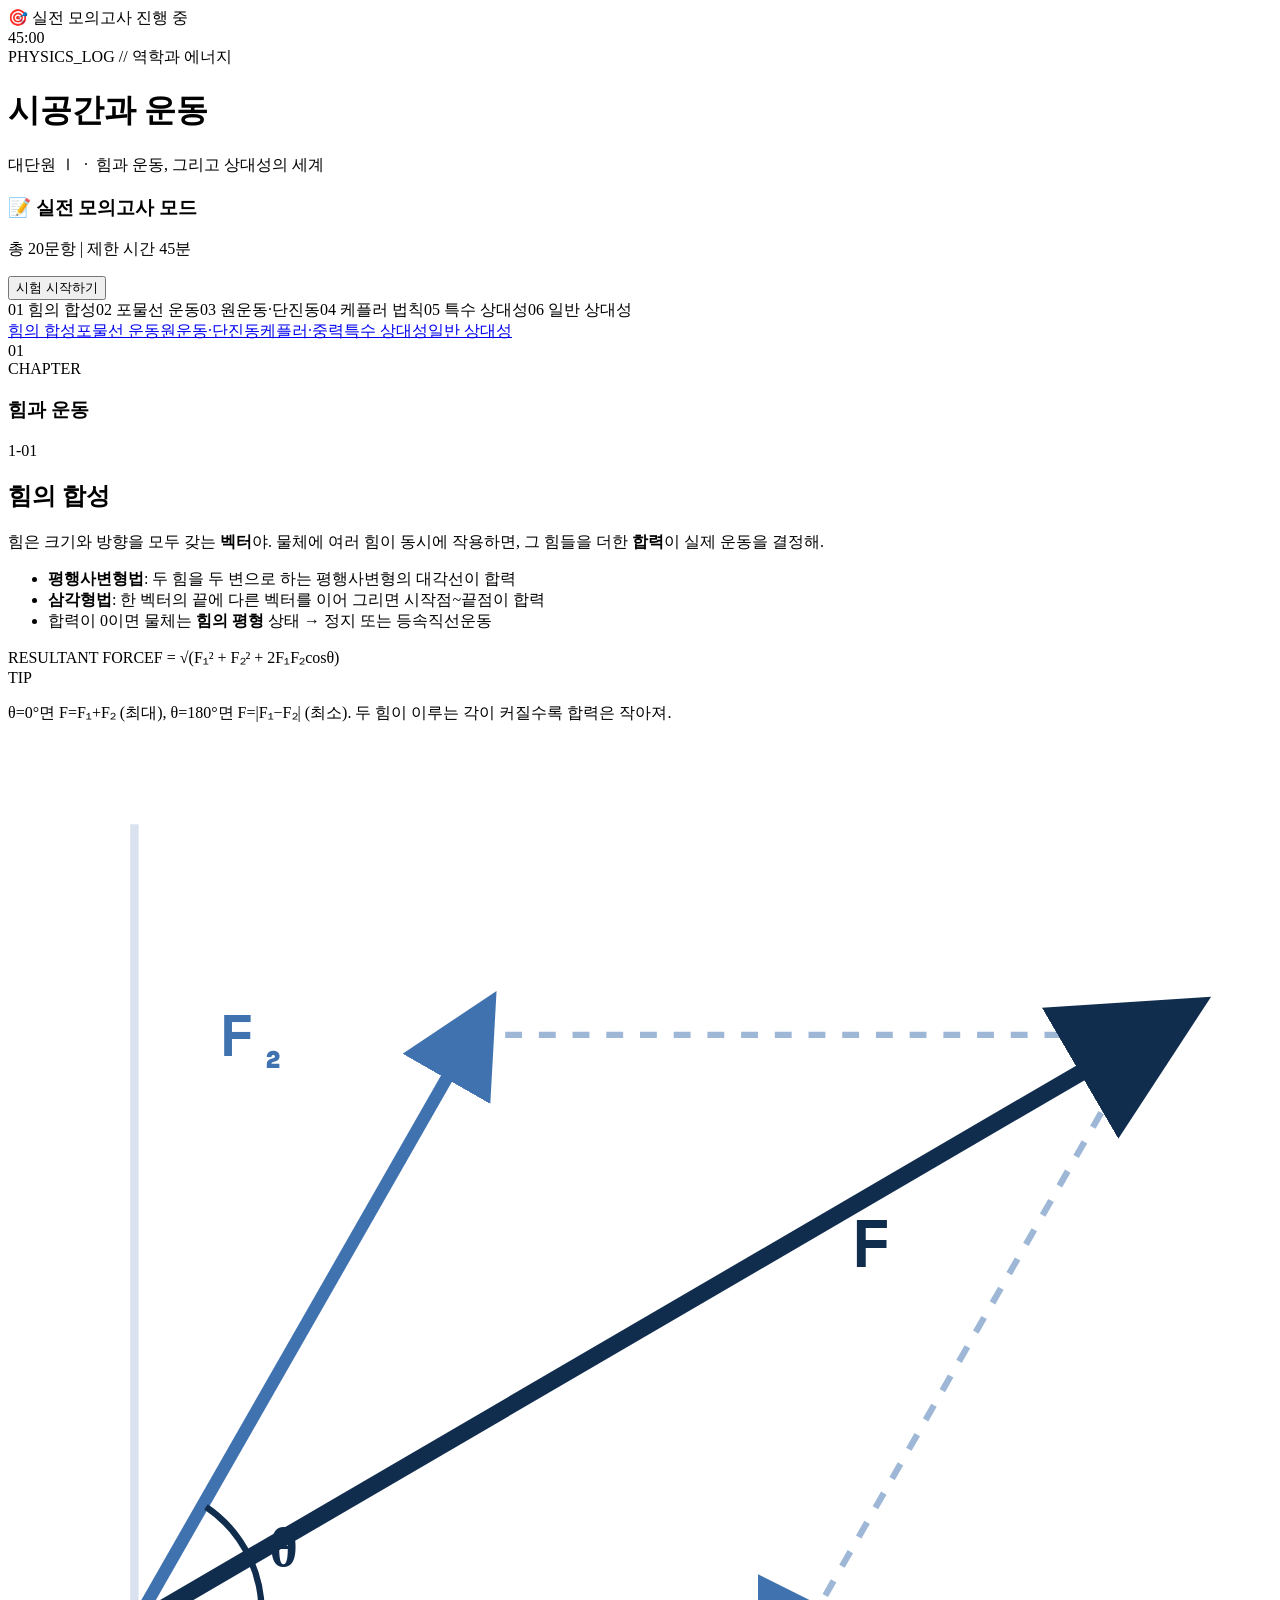
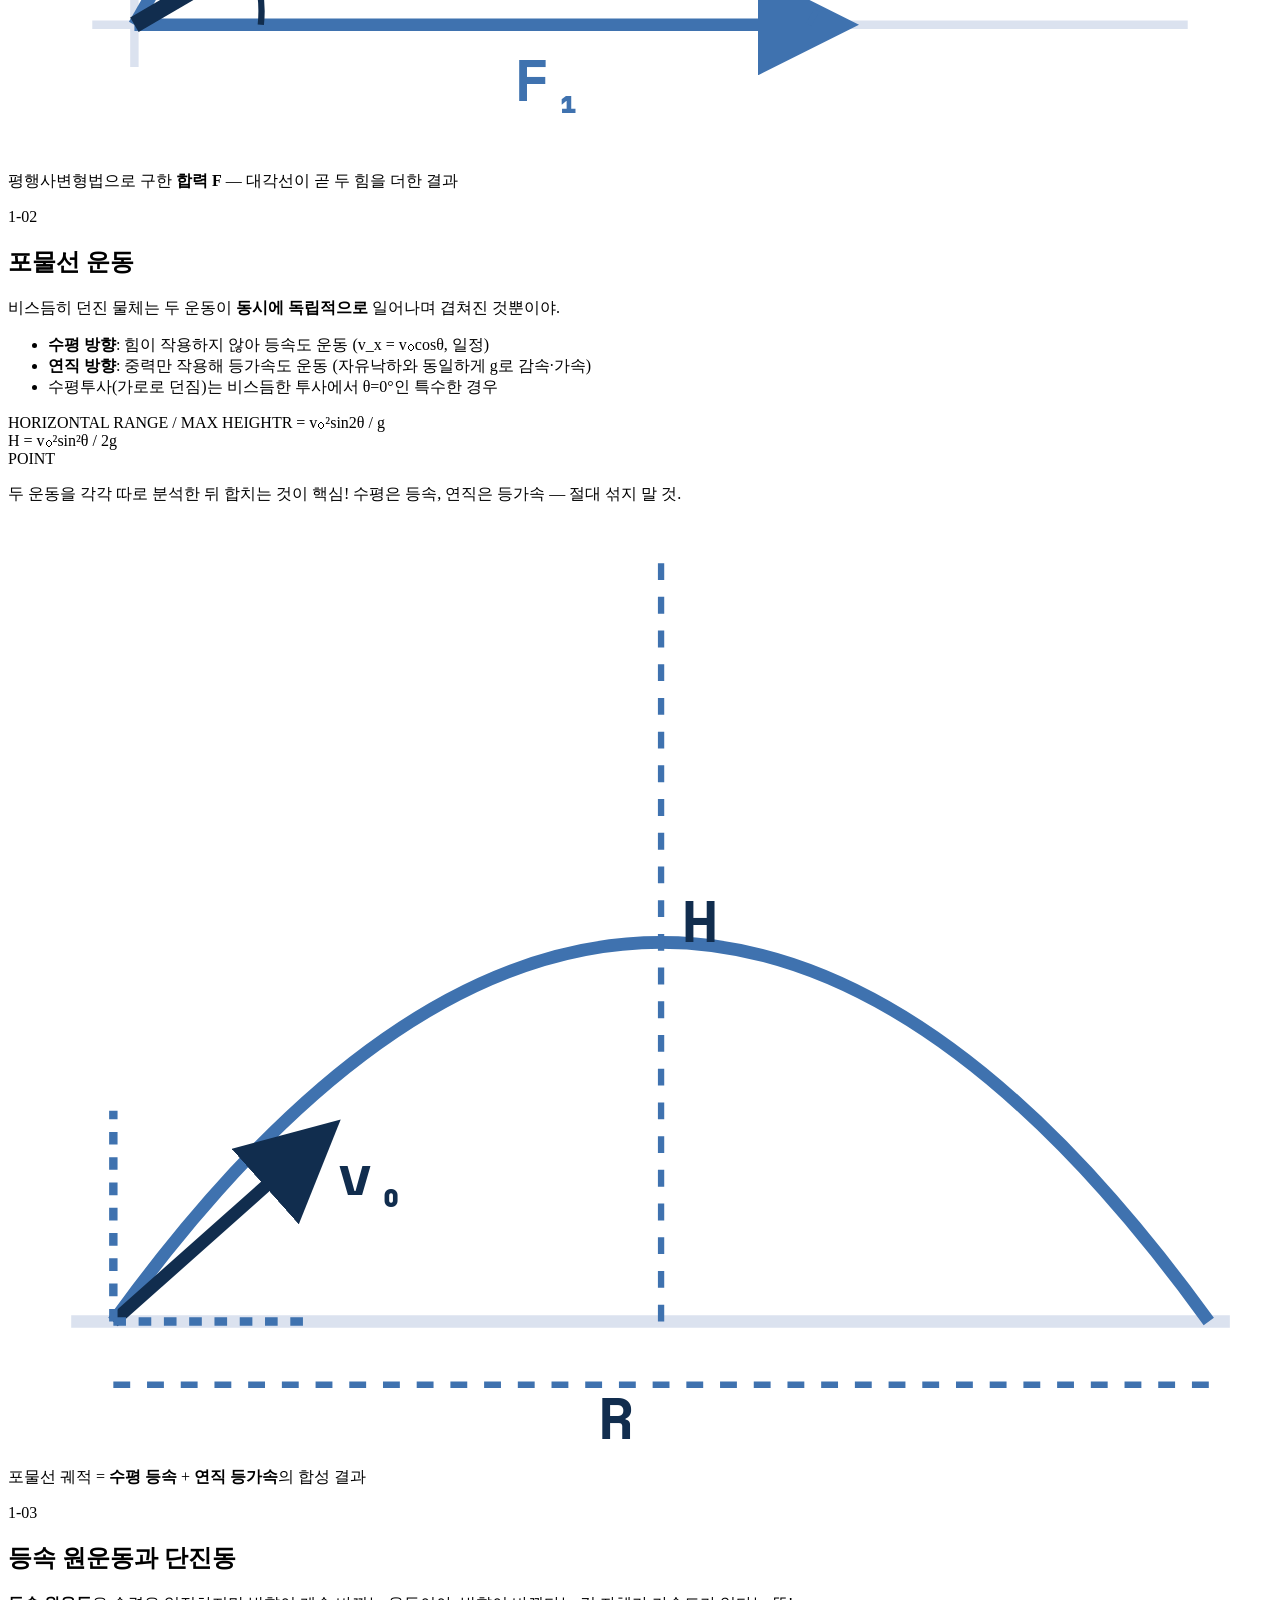
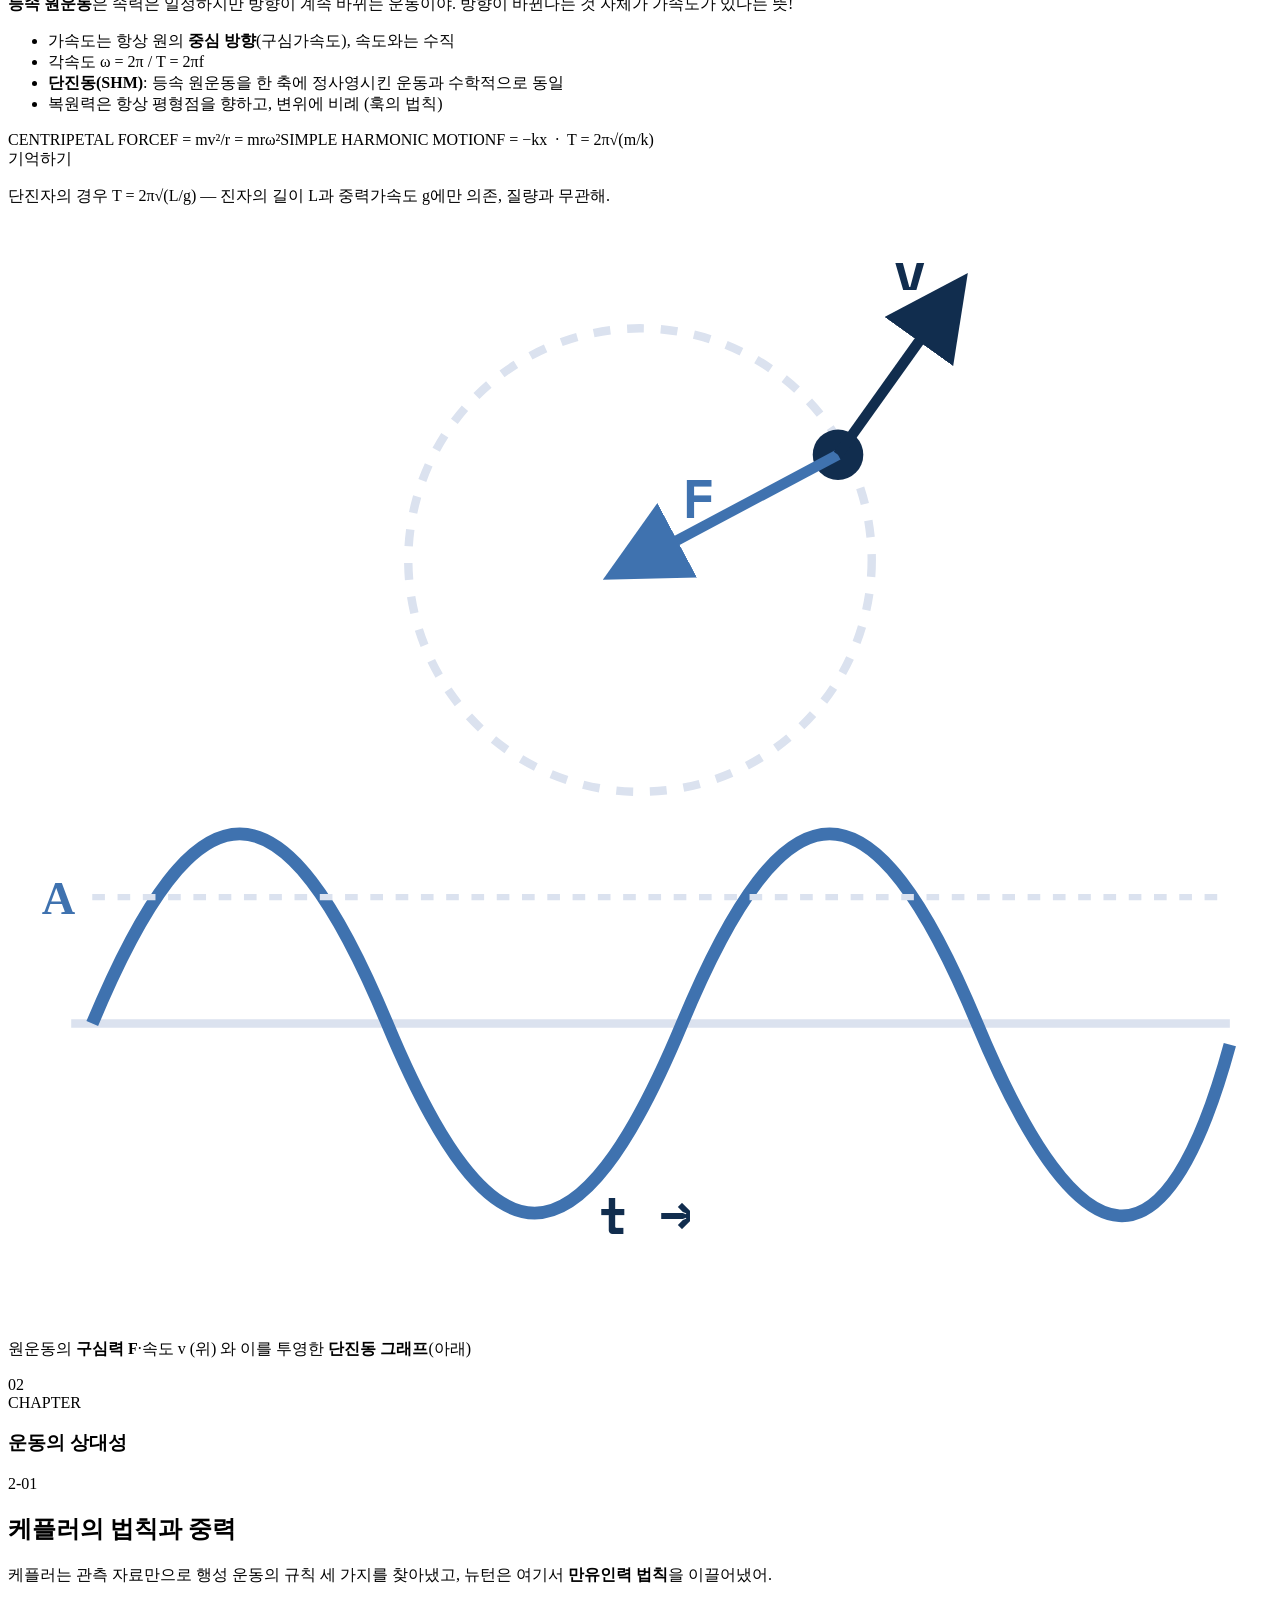
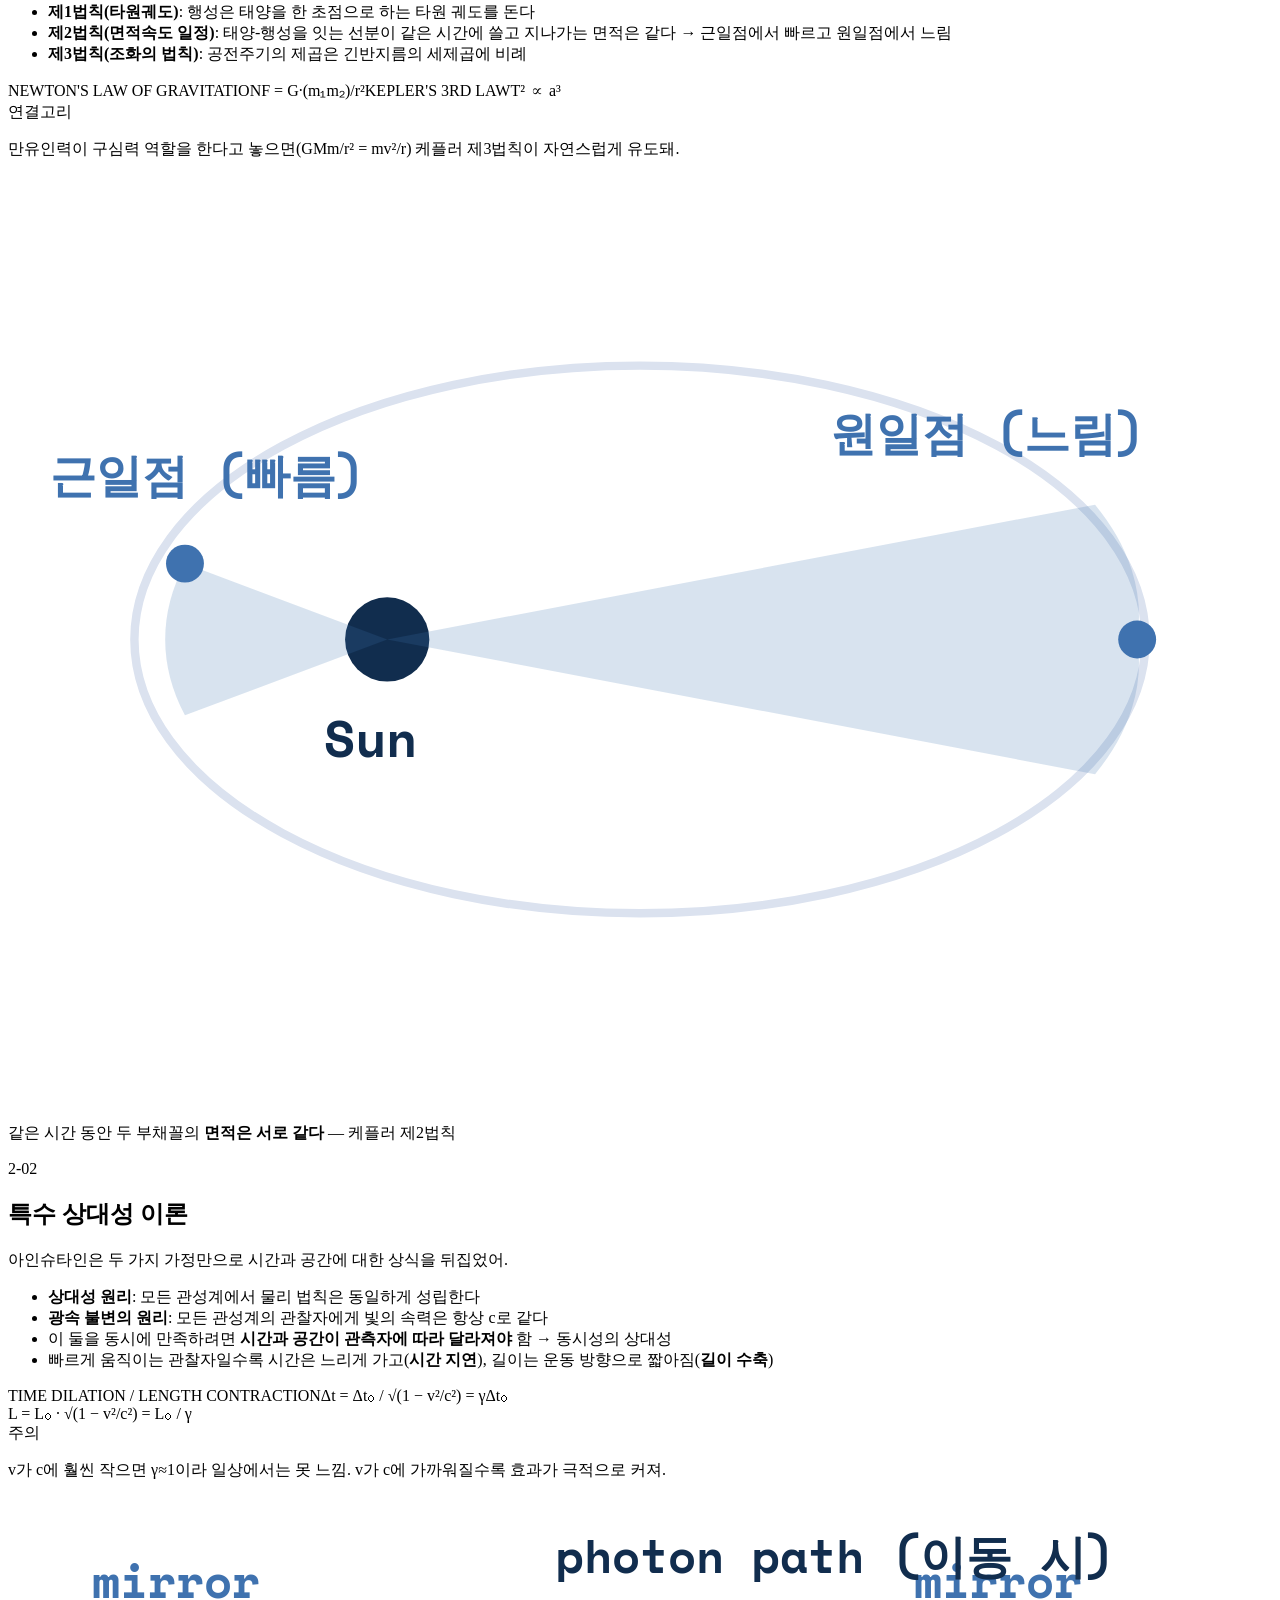
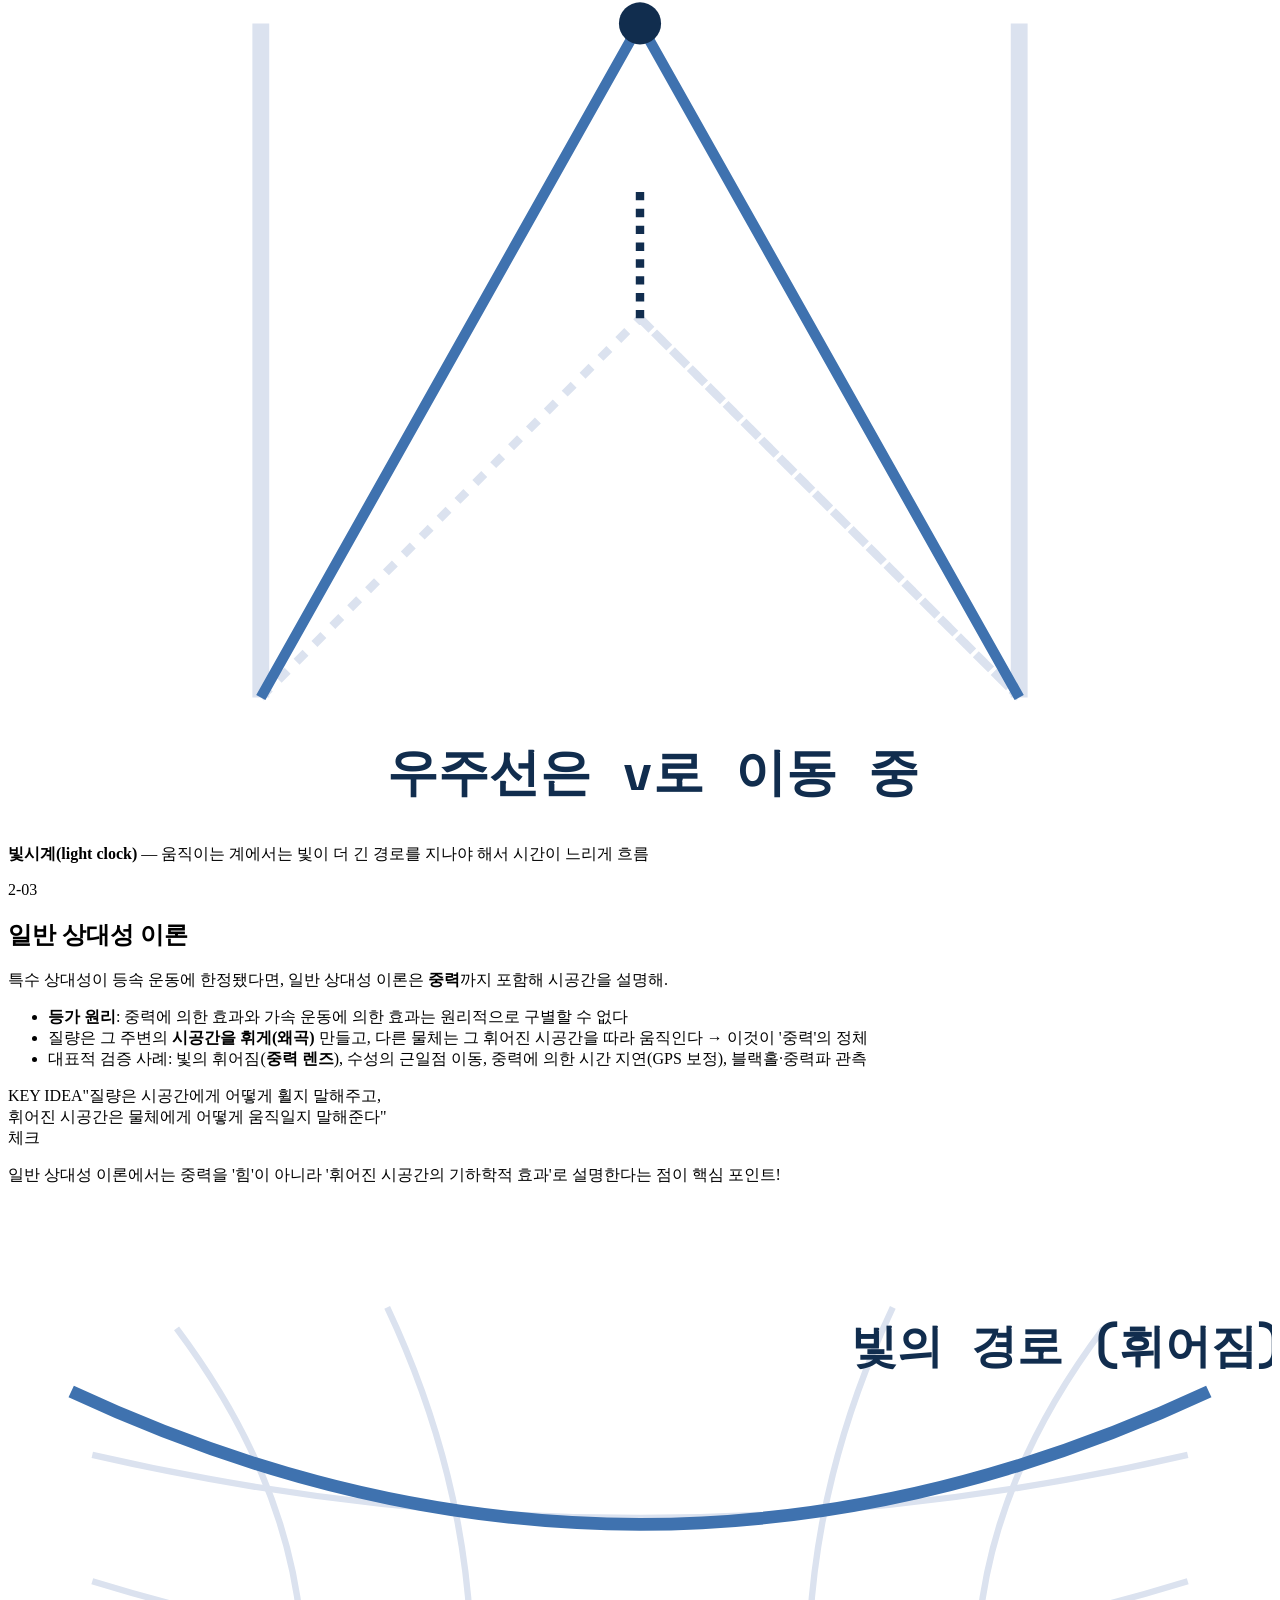
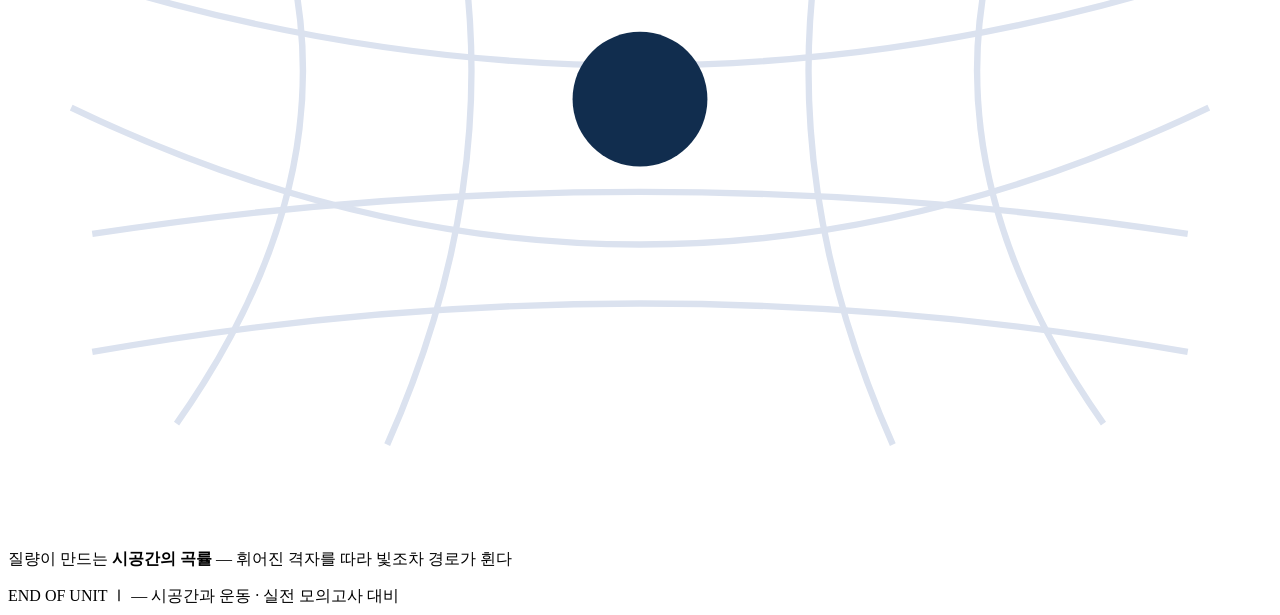
==== index.html @ 122f30d5 "Add split HTML to dedicated repository" ====
<!DOCTYPE html>
<html lang="ko">
<head>
<meta charset="UTF-8">
<meta name="viewport" content="width=device-width, initial-scale=1.0">
<title>시공간과 운동 · 실전 모의고사</title>
<link rel="preconnect" href="https://fonts.googleapis.com">
<link href="https://fonts.googleapis.com/css2?family=Noto+Sans+KR:wght@400;500;700;900&family=Orbitron:wght@500;700;900&family=Space+Mono:wght@400;700&display=swap" rel="stylesheet">
<link rel="stylesheet" href="style.css">
</head>
<body>
<div class="bg-grid"></div>
<div class="timer-bar" id="examTimerBar"><div class="title">🎯 실전 모의고사 진행 중</div><div class="time" id="timerDisplay">45:00</div></div>
<div class="hero">
  <div class="eyebrow">PHYSICS_LOG // 역학과 에너지</div>
  <h1>시공간과 운동</h1>
  <div class="kr-sub">대단원 Ⅰ &nbsp;·&nbsp; 힘과 운동, 그리고 상대성의 세계</div>
  <div class="exam-panel" id="examStartPanel"><div class="exam-info"><h3>📝 실전 모의고사 모드</h3><p>총 20문항 | 제한 시간 45분</p></div><button class="exam-btn" id="startExamBtn">시험 시작하기</button></div>
  <div class="meta-row"><span class="chip">01 힘의 합성</span><span class="chip">02 포물선 운동</span><span class="chip">03 원운동·단진동</span><span class="chip">04 케플러 법칙</span><span class="chip">05 특수 상대성</span><span class="chip">06 일반 상대성</span></div>
</div>
<div class="navbar"><div class="inner"><a class="navlink" href="#s1">힘의 합성</a><a class="navlink" href="#s2">포물선 운동</a><a class="navlink" href="#s3">원운동·단진동</a><a class="navlink" href="#s4">케플러·중력</a><a class="navlink" href="#s5">특수 상대성</a><a class="navlink" href="#s6">일반 상대성</a></div></div>
<div class="wrap">
  <div class="part"><span class="num">01</span><div class="txt"><span>CHAPTER</span><h3>힘과 운동</h3></div><div class="rule"></div></div>
  <section class="chapter" id="s1"><div class="chapter-head"><span class="tag">1-01</span><h2>힘의 합성</h2></div><div class="grid2"><div class="text"><p>힘은 크기와 방향을 모두 갖는 <strong>벡터</strong>야. 물체에 여러 힘이 동시에 작용하면, 그 힘들을 더한 <strong>합력</strong>이 실제 운동을 결정해.</p><ul><li><strong>평행사변형법</strong>: 두 힘을 두 변으로 하는 평행사변형의 대각선이 합력</li><li><strong>삼각형법</strong>: 한 벡터의 끝에 다른 벡터를 이어 그리면 시작점~끝점이 합력</li><li>합력이 0이면 물체는 <strong>힘의 평형</strong> 상태 → 정지 또는 등속직선운동</li></ul><div class="formula"><span class="label">RESULTANT FORCE</span>F = √(F₁² + F₂² + 2F₁F₂cosθ)</div><div class="callout"><span class="ttl">TIP</span><p>θ=0°면 F=F₁+F₂ (최대), θ=180°면 F=|F₁−F₂| (최소). 두 힘이 이루는 각이 커질수록 합력은 작아져.</p></div></div><div class="visual"><svg viewBox="0 0 300 240"><line x1="20" y1="210" x2="280" y2="210" stroke="#DBE2EF" stroke-width="2"/><line x1="30" y1="220" x2="30" y2="20" stroke="#DBE2EF" stroke-width="2"/><line x1="30" y1="210" x2="190" y2="210" stroke="#3F72AF" stroke-width="3" marker-end="url(#a1)"/><text x="120" y="228" fill="#3F72AF" font-size="14" font-weight="700" font-family="Space Mono">F₁</text><line x1="30" y1="210" x2="110" y2="70" stroke="#3F72AF" stroke-width="3" marker-end="url(#a1)"/><text x="50" y="75" fill="#3F72AF" font-size="14" font-weight="700" font-family="Space Mono">F₂</text><line x1="190" y1="210" x2="270" y2="70" stroke="#3F72AF" stroke-width="1.5" stroke-dasharray="4 4" opacity="0.5"/><line x1="110" y1="70" x2="270" y2="70" stroke="#3F72AF" stroke-width="1.5" stroke-dasharray="4 4" opacity="0.5"/><line x1="30" y1="210" x2="270" y2="70" stroke="#112D4E" stroke-width="4" marker-end="url(#a2)"/><text x="200" y="125" fill="#112D4E" font-size="16" font-family="Space Mono" font-weight="900">F</text><path d="M 60 210 A 30 30 0 0 0 47 182" fill="none" stroke="#112D4E" stroke-width="1.5"/><text x="62" y="196" fill="#112D4E" font-size="13" font-weight="700">θ</text><defs><marker id="a1" markerWidth="8" markerHeight="8" refX="4" refY="4" orient="auto"><path d="M0,0 L8,4 L0,8 Z" fill="#3F72AF"/></marker><marker id="a2" markerWidth="9" markerHeight="9" refX="4.5" refY="4.5" orient="auto"><path d="M0,0 L9,4.5 L0,9 Z" fill="#112D4E"/></marker></defs></svg><p class="caption">평행사변형법으로 구한 <b>합력 F</b> — 대각선이 곧 두 힘을 더한 결과</p></div></div></section>
  <section class="chapter reverse" id="s2"><div class="chapter-head"><span class="tag">1-02</span><h2>포물선 운동</h2></div><div class="grid2"><div class="text"><p>비스듬히 던진 물체는 두 운동이 <strong>동시에 독립적으로</strong> 일어나며 겹쳐진 것뿐이야.</p><ul><li><strong>수평 방향</strong>: 힘이 작용하지 않아 등속도 운동 (v_x = v₀cosθ, 일정)</li><li><strong>연직 방향</strong>: 중력만 작용해 등가속도 운동 (자유낙하와 동일하게 g로 감속·가속)</li><li>수평투사(가로로 던짐)는 비스듬한 투사에서 θ=0°인 특수한 경우</li></ul><div class="formula"><span class="label">HORIZONTAL RANGE / MAX HEIGHT</span>R = v₀²sin2θ / g<br>H = v₀²sin²θ / 2g</div><div class="callout"><span class="ttl">POINT</span><p>두 운동을 각각 따로 분석한 뒤 합치는 것이 핵심! 수평은 등속, 연직은 등가속 — 절대 섞지 말 것.</p></div></div><div class="visual"><svg viewBox="0 0 300 220"><line x1="15" y1="190" x2="290" y2="190" stroke="#DBE2EF" stroke-width="3"/><path d="M 25 190 Q 155 10 285 190" fill="none" stroke="#3F72AF" stroke-width="3"/><line x1="25" y1="190" x2="70" y2="150" stroke="#112D4E" stroke-width="3" marker-end="url(#a3)"/><line x1="25" y1="190" x2="25" y2="140" stroke="#3F72AF" stroke-width="2" stroke-dasharray="3 3"/><line x1="25" y1="190" x2="70" y2="190" stroke="#3F72AF" stroke-width="2" stroke-dasharray="3 3"/><text x="78" y="160" fill="#112D4E" font-size="14" font-weight="700" font-family="Space Mono">v₀</text><line x1="155" y1="10" x2="155" y2="190" stroke="#3F72AF" stroke-width="1.5" stroke-dasharray="4 4"/><text x="160" y="100" fill="#112D4E" font-size="14" font-weight="700" font-family="Space Mono">H</text><line x1="25" y1="205" x2="285" y2="205" stroke="#3F72AF" stroke-width="1.5" stroke-dasharray="4 4"/><text x="140" y="218" fill="#112D4E" font-size="14" font-weight="700" font-family="Space Mono">R</text><defs><marker id="a3" markerWidth="8" markerHeight="8" refX="4" refY="4" orient="auto"><path d="M0,0 L8,4 L0,8 Z" fill="#112D4E"/></marker></defs></svg><p class="caption">포물선 궤적 = <b>수평 등속</b> + <b>연직 등가속</b>의 합성 결과</p></div></div></section>
  <section class="chapter" id="s3"><div class="chapter-head"><span class="tag">1-03</span><h2>등속 원운동과 단진동</h2></div><div class="grid2"><div class="text"><p><strong>등속 원운동</strong>은 속력은 일정하지만 방향이 계속 바뀌는 운동이야. 방향이 바뀐다는 것 자체가 가속도가 있다는 뜻!</p><ul><li>가속도는 항상 원의 <strong>중심 방향</strong>(구심가속도), 속도와는 수직</li><li>각속도 ω = 2π / T = 2πf</li><li><strong>단진동(SHM)</strong>: 등속 원운동을 한 축에 정사영시킨 운동과 수학적으로 동일</li><li>복원력은 항상 평형점을 향하고, 변위에 비례 (훅의 법칙)</li></ul><div class="formula"><span class="label">CENTRIPETAL FORCE</span>F = mv²/r = mrω²<span class="label formula-gap">SIMPLE HARMONIC MOTION</span>F = −kx &nbsp;·&nbsp; T = 2π√(m/k)</div><div class="callout"><span class="ttl">기억하기</span><p>단진자의 경우 T = 2π√(L/g) — 진자의 길이 L과 중력가속도 g에만 의존, 질량과 무관해.</p></div></div><div class="visual"><svg viewBox="0 0 300 260"><circle cx="150" cy="80" r="55" fill="none" stroke="#DBE2EF" stroke-width="2" stroke-dasharray="4 4"/><circle cx="150" cy="80" r="3" fill="#112D4E"/><circle cx="197" cy="55" r="6" fill="#112D4E"/><line x1="197" y1="55" x2="150" y2="80" stroke="#3F72AF" stroke-width="2.5" marker-end="url(#a4)"/><line x1="197" y1="55" x2="222" y2="20" stroke="#112D4E" stroke-width="2.5" marker-end="url(#a5)"/><text x="210" y="16" fill="#112D4E" font-size="13" font-weight="700" font-family="Space Mono">v</text><text x="160" y="70" fill="#3F72AF" font-size="13" font-weight="700" font-family="Space Mono">F</text><line x1="15" y1="190" x2="290" y2="190" stroke="#DBE2EF" stroke-width="2"/><path d="M 20 190 C 45 130, 65 130, 90 190 S 135 250, 160 190 S 205 130, 230 190 S 275 250, 290 195" fill="none" stroke="#3F72AF" stroke-width="3"/><line x1="20" y1="160" x2="290" y2="160" stroke="#DBE2EF" stroke-width="1.5" stroke-dasharray="3 3"/><text x="8" y="164" fill="#3F72AF" font-weight="700" font-size="11">A</text><text x="140" y="240" fill="#112D4E" font-weight="700" font-size="12" font-family="Space Mono">t →</text><defs><marker id="a4" markerWidth="8" markerHeight="8" refX="4" refY="4" orient="auto"><path d="M0,0 L8,4 L0,8 Z" fill="#3F72AF"/></marker><marker id="a5" markerWidth="8" markerHeight="8" refX="4" refY="4" orient="auto"><path d="M0,0 L8,4 L0,8 Z" fill="#112D4E"/></marker></defs></svg><p class="caption">원운동의 <b>구심력 F</b>·속도 v (위) 와 이를 투영한 <b>단진동 그래프</b>(아래)</p></div></div></section>
  <div class="part"><span class="num">02</span><div class="txt"><span>CHAPTER</span><h3>운동의 상대성</h3></div><div class="rule"></div></div>
  <section class="chapter reverse" id="s4"><div class="chapter-head"><span class="tag">2-01</span><h2>케플러의 법칙과 중력</h2></div><div class="grid2"><div class="text"><p>케플러는 관측 자료만으로 행성 운동의 규칙 세 가지를 찾아냈고, 뉴턴은 여기서 <strong>만유인력 법칙</strong>을 이끌어냈어.</p><ul><li><strong>제1법칙(타원궤도)</strong>: 행성은 태양을 한 초점으로 하는 타원 궤도를 돈다</li><li><strong>제2법칙(면적속도 일정)</strong>: 태양-행성을 잇는 선분이 같은 시간에 쓸고 지나가는 면적은 같다 → 근일점에서 빠르고 원일점에서 느림</li><li><strong>제3법칙(조화의 법칙)</strong>: 공전주기의 제곱은 긴반지름의 세제곱에 비례</li></ul><div class="formula"><span class="label">NEWTON'S LAW OF GRAVITATION</span>F = G·(m₁m₂)/r²<span class="label formula-gap">KEPLER'S 3RD LAW</span>T² ∝ a³</div><div class="callout"><span class="ttl">연결고리</span><p>만유인력이 구심력 역할을 한다고 놓으면(GMm/r² = mv²/r) 케플러 제3법칙이 자연스럽게 유도돼.</p></div></div><div class="visual"><svg viewBox="0 0 300 220"><ellipse cx="150" cy="110" rx="120" ry="65" fill="none" stroke="#DBE2EF" stroke-width="2"/><circle cx="90" cy="110" r="10" fill="#112D4E"/><text x="75" y="138" fill="#112D4E" font-size="12" font-weight="700" font-family="Space Mono">Sun</text><path d="M 90 110 L 42 92 A 120 65 0 0 0 42 128 Z" fill="rgba(63, 114, 175, 0.2)"/><circle cx="42" cy="92" r="4.5" fill="#3F72AF"/><path d="M 90 110 L 258 78 A 120 65 0 0 1 268 110 A 120 65 0 0 1 258 142 Z" fill="rgba(63, 114, 175, 0.2)"/><circle cx="268" cy="110" r="4.5" fill="#3F72AF"/><text x="10" y="75" fill="#3F72AF" font-weight="700" font-size="11" font-family="Space Mono">근일점 (빠름)</text><text x="195" y="65" fill="#3F72AF" font-weight="700" font-size="11" font-family="Space Mono">원일점 (느림)</text></svg><p class="caption">같은 시간 동안 두 부채꼴의 <b>면적은 서로 같다</b> — 케플러 제2법칙</p></div></div></section>
  <section class="chapter" id="s5"><div class="chapter-head"><span class="tag">2-02</span><h2>특수 상대성 이론</h2></div><div class="grid2"><div class="text"><p>아인슈타인은 두 가지 가정만으로 시간과 공간에 대한 상식을 뒤집었어.</p><ul><li><strong>상대성 원리</strong>: 모든 관성계에서 물리 법칙은 동일하게 성립한다</li><li><strong>광속 불변의 원리</strong>: 모든 관성계의 관찰자에게 빛의 속력은 항상 c로 같다</li><li>이 둘을 동시에 만족하려면 <strong>시간과 공간이 관측자에 따라 달라져야</strong> 함 → 동시성의 상대성</li><li>빠르게 움직이는 관찰자일수록 시간은 느리게 가고(<strong>시간 지연</strong>), 길이는 운동 방향으로 짧아짐(<strong>길이 수축</strong>)</li></ul><div class="formula"><span class="label">TIME DILATION / LENGTH CONTRACTION</span>Δt = Δt₀ / √(1 − v²/c²) = γΔt₀<br>L = L₀ · √(1 − v²/c²) = L₀ / γ</div><div class="callout"><span class="ttl">주의</span><p>v가 c에 훨씬 작으면 γ≈1이라 일상에서는 못 느낌. v가 c에 가까워질수록 효과가 극적으로 커져.</p></div></div><div class="visual"><svg viewBox="0 0 300 220"><line x1="60" y1="30" x2="60" y2="190" stroke="#DBE2EF" stroke-width="4"/><line x1="240" y1="30" x2="240" y2="190" stroke="#DBE2EF" stroke-width="4"/><text x="20" y="24" fill="#3F72AF" font-size="11" font-weight="700" font-family="Space Mono">mirror</text><text x="215" y="24" fill="#3F72AF" font-size="11" font-weight="700" font-family="Space Mono">mirror</text><path d="M 60 190 L 150 100 L 240 190 L 150 100" fill="none" stroke="#DBE2EF" stroke-width="2" stroke-dasharray="3 3"/><path d="M 60 190 L 150 30 L 240 190" fill="none" stroke="#3F72AF" stroke-width="2.5"/><circle cx="150" cy="30" r="5" fill="#112D4E"/><text x="130" y="18" fill="#112D4E" font-weight="700" font-size="11" font-family="Space Mono">photon path (이동 시)</text><line x1="150" y1="100" x2="150" y2="70" stroke="#112D4E" stroke-width="2" stroke-dasharray="2 2"/><text x="90" y="212" fill="#112D4E" font-weight="700" font-size="12" font-family="Space Mono">우주선은 v로 이동 중</text></svg><p class="caption"><b>빛시계(light clock)</b> — 움직이는 계에서는 빛이 더 긴 경로를 지나야 해서 시간이 느리게 흐름</p></div></div></section>
  <section class="chapter reverse" id="s6"><div class="chapter-head"><span class="tag">2-03</span><h2>일반 상대성 이론</h2></div><div class="grid2"><div class="text"><p>특수 상대성이 등속 운동에 한정됐다면, 일반 상대성 이론은 <strong>중력</strong>까지 포함해 시공간을 설명해.</p><ul><li><strong>등가 원리</strong>: 중력에 의한 효과와 가속 운동에 의한 효과는 원리적으로 구별할 수 없다</li><li>질량은 그 주변의 <strong>시공간을 휘게(왜곡)</strong> 만들고, 다른 물체는 그 휘어진 시공간을 따라 움직인다 → 이것이 '중력'의 정체</li><li>대표적 검증 사례: 빛의 휘어짐(<strong>중력 렌즈</strong>), 수성의 근일점 이동, 중력에 의한 시간 지연(GPS 보정), 블랙홀·중력파 관측</li></ul><div class="formula"><span class="label">KEY IDEA</span>"질량은 시공간에게 어떻게 휠지 말해주고,<br>휘어진 시공간은 물체에게 어떻게 움직일지 말해준다"</div><div class="callout"><span class="ttl">체크</span><p>일반 상대성 이론에서는 중력을 '힘'이 아니라 '휘어진 시공간의 기하학적 효과'로 설명한다는 점이 핵심 포인트!</p></div></div><div class="visual"><svg viewBox="0 0 300 220"><g stroke="#DBE2EF" stroke-width="1.5" fill="none"><path d="M 20 60 Q 150 90 280 60"/><path d="M 20 90 Q 150 130 280 90"/><path d="M 15 120 Q 150 185 285 120"/><path d="M 20 150 Q 150 130 280 150"/><path d="M 20 178 Q 150 155 280 178"/><path d="M 40 30 Q 100 110 40 195"/><path d="M 90 25 Q 130 110 90 200"/><path d="M 210 25 Q 170 110 210 200"/><path d="M 260 30 Q 200 110 260 195"/></g><circle cx="150" cy="118" r="16" fill="#112D4E"/><path d="M 15 45 Q 150 108 285 45" fill="none" stroke="#3F72AF" stroke-width="3"/><text x="200" y="38" fill="#112D4E" font-weight="700" font-size="11" font-family="Space Mono">빛의 경로 (휘어짐)</text></svg><p class="caption">질량이 만드는 <b>시공간의 곡률</b> — 휘어진 격자를 따라 빛조차 경로가 휜다</p></div></div></section>
  <footer>END OF UNIT Ⅰ — 시공간과 운동 · 실전 모의고사 대비</footer>
</div>
<script src="script.js"></script>
</body>
</html>
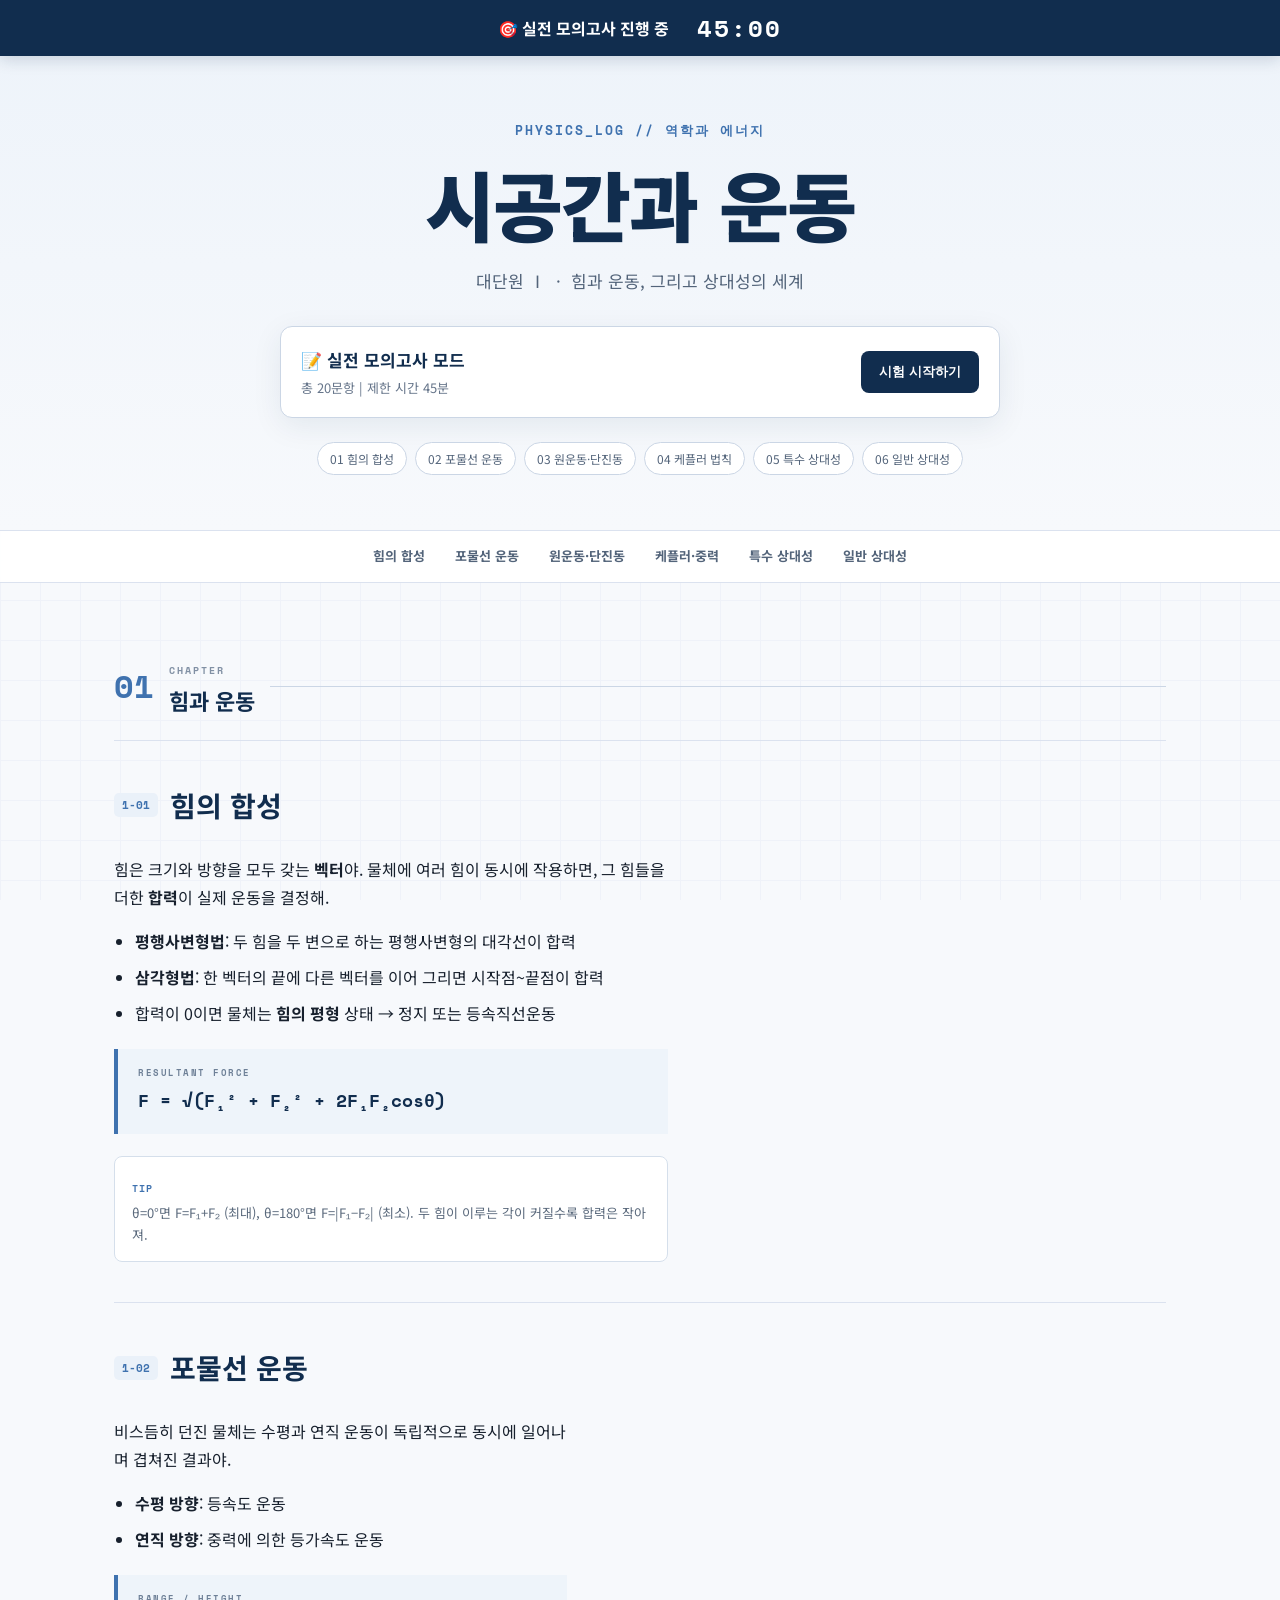
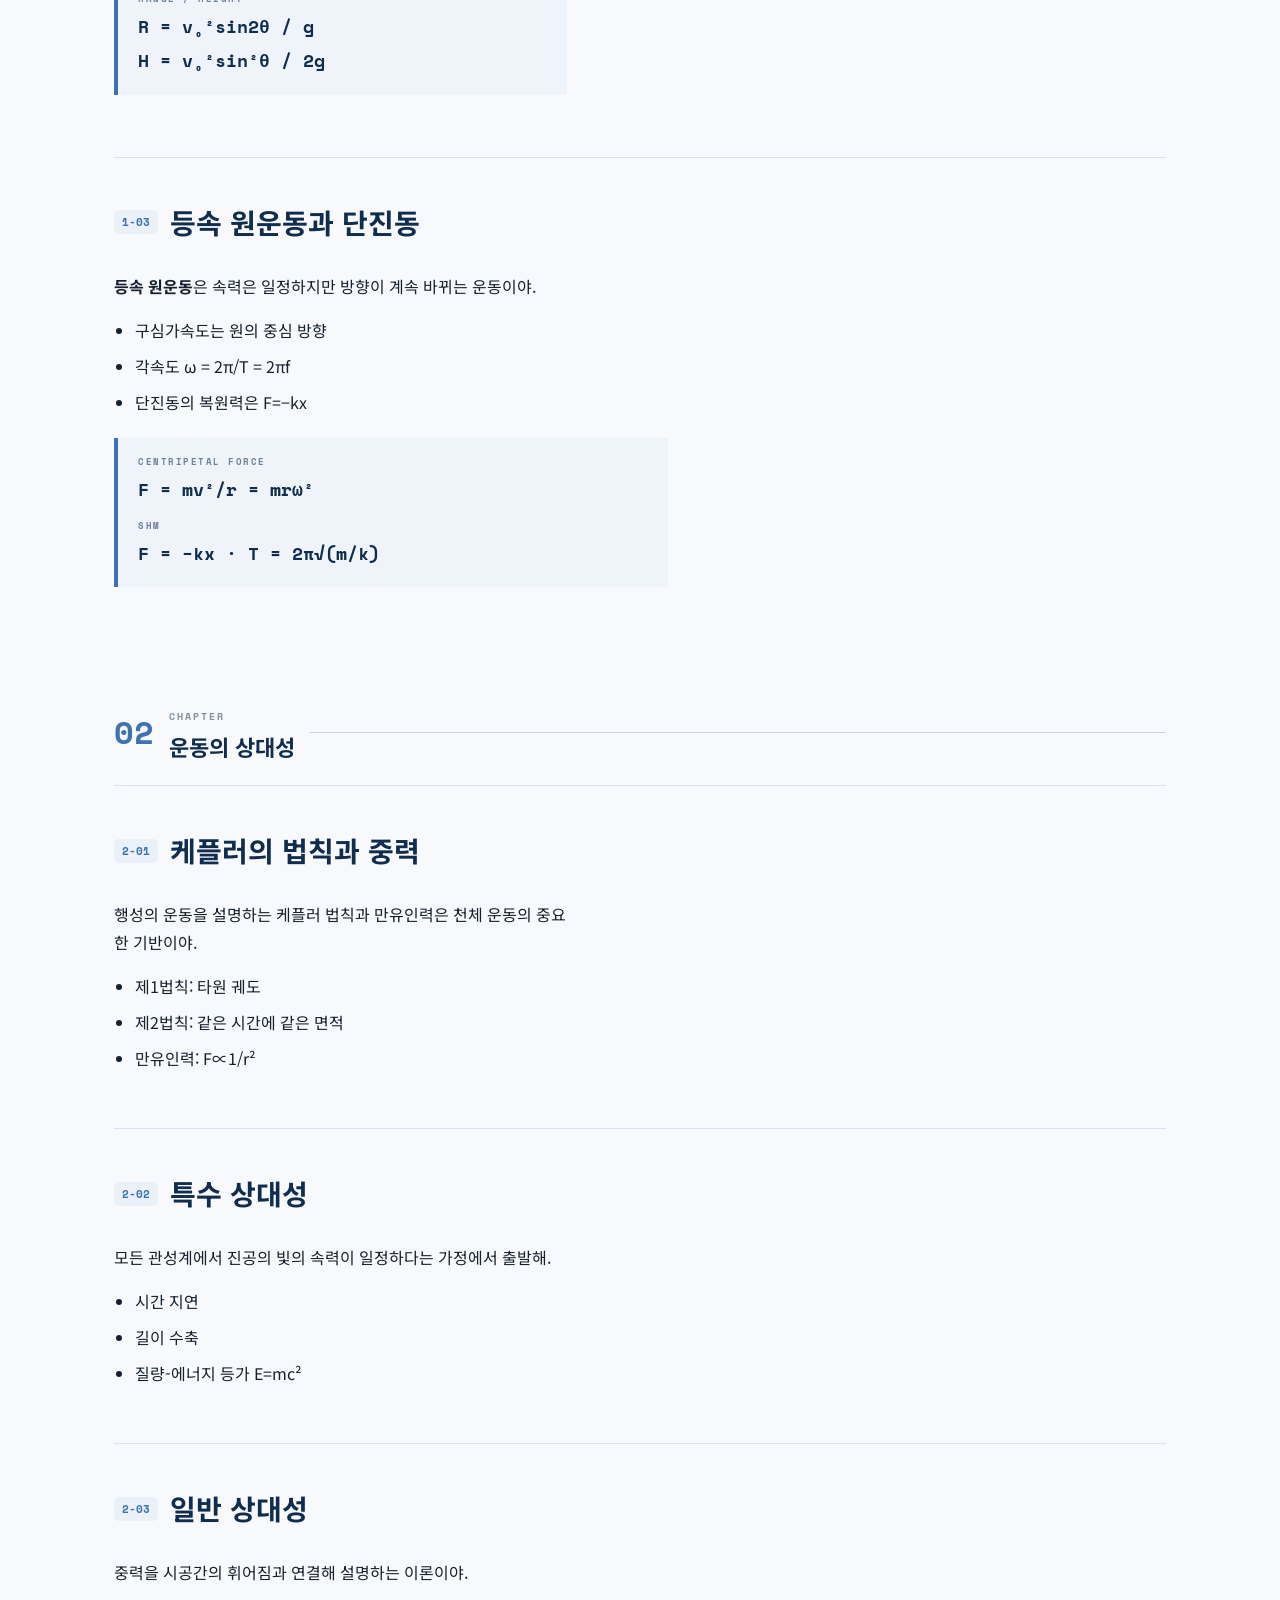
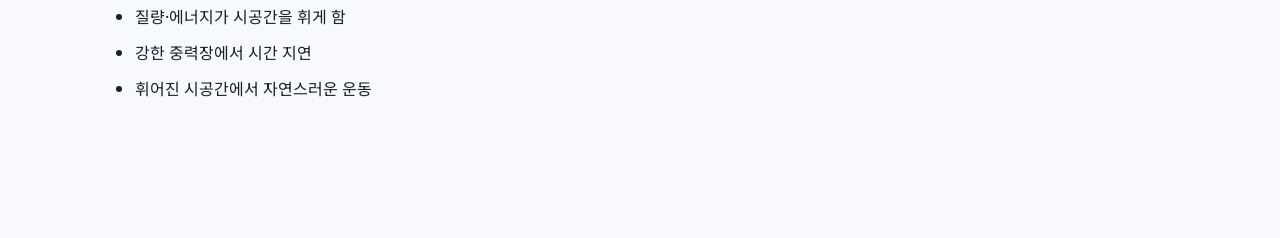
==== commit 166e1f6f: "Connect mock exam question data" ====
--- a/index.html
+++ b/index.html
@@ -21,15 +21,15 @@
 <div class="navbar"><div class="inner"><a class="navlink" href="#s1">힘의 합성</a><a class="navlink" href="#s2">포물선 운동</a><a class="navlink" href="#s3">원운동·단진동</a><a class="navlink" href="#s4">케플러·중력</a><a class="navlink" href="#s5">특수 상대성</a><a class="navlink" href="#s6">일반 상대성</a></div></div>
 <div class="wrap">
   <div class="part"><span class="num">01</span><div class="txt"><span>CHAPTER</span><h3>힘과 운동</h3></div><div class="rule"></div></div>
-  <section class="chapter" id="s1"><div class="chapter-head"><span class="tag">1-01</span><h2>힘의 합성</h2></div><div class="grid2"><div class="text"><p>힘은 크기와 방향을 모두 갖는 <strong>벡터</strong>야. 물체에 여러 힘이 동시에 작용하면, 그 힘들을 더한 <strong>합력</strong>이 실제 운동을 결정해.</p><ul><li><strong>평행사변형법</strong>: 두 힘을 두 변으로 하는 평행사변형의 대각선이 합력</li><li><strong>삼각형법</strong>: 한 벡터의 끝에 다른 벡터를 이어 그리면 시작점~끝점이 합력</li><li>합력이 0이면 물체는 <strong>힘의 평형</strong> 상태 → 정지 또는 등속직선운동</li></ul><div class="formula"><span class="label">RESULTANT FORCE</span>F = √(F₁² + F₂² + 2F₁F₂cosθ)</div><div class="callout"><span class="ttl">TIP</span><p>θ=0°면 F=F₁+F₂ (최대), θ=180°면 F=|F₁−F₂| (최소). 두 힘이 이루는 각이 커질수록 합력은 작아져.</p></div></div><div class="visual"><svg viewBox="0 0 300 240"><line x1="20" y1="210" x2="280" y2="210" stroke="#DBE2EF" stroke-width="2"/><line x1="30" y1="220" x2="30" y2="20" stroke="#DBE2EF" stroke-width="2"/><line x1="30" y1="210" x2="190" y2="210" stroke="#3F72AF" stroke-width="3" marker-end="url(#a1)"/><text x="120" y="228" fill="#3F72AF" font-size="14" font-weight="700" font-family="Space Mono">F₁</text><line x1="30" y1="210" x2="110" y2="70" stroke="#3F72AF" stroke-width="3" marker-end="url(#a1)"/><text x="50" y="75" fill="#3F72AF" font-size="14" font-weight="700" font-family="Space Mono">F₂</text><line x1="190" y1="210" x2="270" y2="70" stroke="#3F72AF" stroke-width="1.5" stroke-dasharray="4 4" opacity="0.5"/><line x1="110" y1="70" x2="270" y2="70" stroke="#3F72AF" stroke-width="1.5" stroke-dasharray="4 4" opacity="0.5"/><line x1="30" y1="210" x2="270" y2="70" stroke="#112D4E" stroke-width="4" marker-end="url(#a2)"/><text x="200" y="125" fill="#112D4E" font-size="16" font-family="Space Mono" font-weight="900">F</text><path d="M 60 210 A 30 30 0 0 0 47 182" fill="none" stroke="#112D4E" stroke-width="1.5"/><text x="62" y="196" fill="#112D4E" font-size="13" font-weight="700">θ</text><defs><marker id="a1" markerWidth="8" markerHeight="8" refX="4" refY="4" orient="auto"><path d="M0,0 L8,4 L0,8 Z" fill="#3F72AF"/></marker><marker id="a2" markerWidth="9" markerHeight="9" refX="4.5" refY="4.5" orient="auto"><path d="M0,0 L9,4.5 L0,9 Z" fill="#112D4E"/></marker></defs></svg><p class="caption">평행사변형법으로 구한 <b>합력 F</b> — 대각선이 곧 두 힘을 더한 결과</p></div></div></section>
-  <section class="chapter reverse" id="s2"><div class="chapter-head"><span class="tag">1-02</span><h2>포물선 운동</h2></div><div class="grid2"><div class="text"><p>비스듬히 던진 물체는 두 운동이 <strong>동시에 독립적으로</strong> 일어나며 겹쳐진 것뿐이야.</p><ul><li><strong>수평 방향</strong>: 힘이 작용하지 않아 등속도 운동 (v_x = v₀cosθ, 일정)</li><li><strong>연직 방향</strong>: 중력만 작용해 등가속도 운동 (자유낙하와 동일하게 g로 감속·가속)</li><li>수평투사(가로로 던짐)는 비스듬한 투사에서 θ=0°인 특수한 경우</li></ul><div class="formula"><span class="label">HORIZONTAL RANGE / MAX HEIGHT</span>R = v₀²sin2θ / g<br>H = v₀²sin²θ / 2g</div><div class="callout"><span class="ttl">POINT</span><p>두 운동을 각각 따로 분석한 뒤 합치는 것이 핵심! 수평은 등속, 연직은 등가속 — 절대 섞지 말 것.</p></div></div><div class="visual"><svg viewBox="0 0 300 220"><line x1="15" y1="190" x2="290" y2="190" stroke="#DBE2EF" stroke-width="3"/><path d="M 25 190 Q 155 10 285 190" fill="none" stroke="#3F72AF" stroke-width="3"/><line x1="25" y1="190" x2="70" y2="150" stroke="#112D4E" stroke-width="3" marker-end="url(#a3)"/><line x1="25" y1="190" x2="25" y2="140" stroke="#3F72AF" stroke-width="2" stroke-dasharray="3 3"/><line x1="25" y1="190" x2="70" y2="190" stroke="#3F72AF" stroke-width="2" stroke-dasharray="3 3"/><text x="78" y="160" fill="#112D4E" font-size="14" font-weight="700" font-family="Space Mono">v₀</text><line x1="155" y1="10" x2="155" y2="190" stroke="#3F72AF" stroke-width="1.5" stroke-dasharray="4 4"/><text x="160" y="100" fill="#112D4E" font-size="14" font-weight="700" font-family="Space Mono">H</text><line x1="25" y1="205" x2="285" y2="205" stroke="#3F72AF" stroke-width="1.5" stroke-dasharray="4 4"/><text x="140" y="218" fill="#112D4E" font-size="14" font-weight="700" font-family="Space Mono">R</text><defs><marker id="a3" markerWidth="8" markerHeight="8" refX="4" refY="4" orient="auto"><path d="M0,0 L8,4 L0,8 Z" fill="#112D4E"/></marker></defs></svg><p class="caption">포물선 궤적 = <b>수평 등속</b> + <b>연직 등가속</b>의 합성 결과</p></div></div></section>
-  <section class="chapter" id="s3"><div class="chapter-head"><span class="tag">1-03</span><h2>등속 원운동과 단진동</h2></div><div class="grid2"><div class="text"><p><strong>등속 원운동</strong>은 속력은 일정하지만 방향이 계속 바뀌는 운동이야. 방향이 바뀐다는 것 자체가 가속도가 있다는 뜻!</p><ul><li>가속도는 항상 원의 <strong>중심 방향</strong>(구심가속도), 속도와는 수직</li><li>각속도 ω = 2π / T = 2πf</li><li><strong>단진동(SHM)</strong>: 등속 원운동을 한 축에 정사영시킨 운동과 수학적으로 동일</li><li>복원력은 항상 평형점을 향하고, 변위에 비례 (훅의 법칙)</li></ul><div class="formula"><span class="label">CENTRIPETAL FORCE</span>F = mv²/r = mrω²<span class="label formula-gap">SIMPLE HARMONIC MOTION</span>F = −kx &nbsp;·&nbsp; T = 2π√(m/k)</div><div class="callout"><span class="ttl">기억하기</span><p>단진자의 경우 T = 2π√(L/g) — 진자의 길이 L과 중력가속도 g에만 의존, 질량과 무관해.</p></div></div><div class="visual"><svg viewBox="0 0 300 260"><circle cx="150" cy="80" r="55" fill="none" stroke="#DBE2EF" stroke-width="2" stroke-dasharray="4 4"/><circle cx="150" cy="80" r="3" fill="#112D4E"/><circle cx="197" cy="55" r="6" fill="#112D4E"/><line x1="197" y1="55" x2="150" y2="80" stroke="#3F72AF" stroke-width="2.5" marker-end="url(#a4)"/><line x1="197" y1="55" x2="222" y2="20" stroke="#112D4E" stroke-width="2.5" marker-end="url(#a5)"/><text x="210" y="16" fill="#112D4E" font-size="13" font-weight="700" font-family="Space Mono">v</text><text x="160" y="70" fill="#3F72AF" font-size="13" font-weight="700" font-family="Space Mono">F</text><line x1="15" y1="190" x2="290" y2="190" stroke="#DBE2EF" stroke-width="2"/><path d="M 20 190 C 45 130, 65 130, 90 190 S 135 250, 160 190 S 205 130, 230 190 S 275 250, 290 195" fill="none" stroke="#3F72AF" stroke-width="3"/><line x1="20" y1="160" x2="290" y2="160" stroke="#DBE2EF" stroke-width="1.5" stroke-dasharray="3 3"/><text x="8" y="164" fill="#3F72AF" font-weight="700" font-size="11">A</text><text x="140" y="240" fill="#112D4E" font-weight="700" font-size="12" font-family="Space Mono">t →</text><defs><marker id="a4" markerWidth="8" markerHeight="8" refX="4" refY="4" orient="auto"><path d="M0,0 L8,4 L0,8 Z" fill="#3F72AF"/></marker><marker id="a5" markerWidth="8" markerHeight="8" refX="4" refY="4" orient="auto"><path d="M0,0 L8,4 L0,8 Z" fill="#112D4E"/></marker></defs></svg><p class="caption">원운동의 <b>구심력 F</b>·속도 v (위) 와 이를 투영한 <b>단진동 그래프</b>(아래)</p></div></div></section>
+  <section class="chapter" id="s1"><div class="chapter-head"><span class="tag">1-01</span><h2>힘의 합성</h2></div><div class="grid2"><div class="text"><p>힘은 크기와 방향을 모두 갖는 <strong>벡터</strong>야. 물체에 여러 힘이 동시에 작용하면, 그 힘들을 더한 <strong>합력</strong>이 실제 운동을 결정해.</p><ul><li><strong>평행사변형법</strong>: 두 힘을 두 변으로 하는 평행사변형의 대각선이 합력</li><li><strong>삼각형법</strong>: 한 벡터의 끝에 다른 벡터를 이어 그리면 시작점~끝점이 합력</li><li>합력이 0이면 물체는 <strong>힘의 평형</strong> 상태 → 정지 또는 등속직선운동</li></ul><div class="formula"><span class="label">RESULTANT FORCE</span>F = √(F₁² + F₂² + 2F₁F₂cosθ)</div><div class="callout"><span class="ttl">TIP</span><p>θ=0°면 F=F₁+F₂ (최대), θ=180°면 F=|F₁−F₂| (최소). 두 힘이 이루는 각이 커질수록 합력은 작아져.</p></div></div></div></section>
+  <section class="chapter reverse" id="s2"><div class="chapter-head"><span class="tag">1-02</span><h2>포물선 운동</h2></div><div class="grid2"><div class="text"><p>비스듬히 던진 물체는 수평과 연직 운동이 독립적으로 동시에 일어나며 겹쳐진 결과야.</p><ul><li><strong>수평 방향</strong>: 등속도 운동</li><li><strong>연직 방향</strong>: 중력에 의한 등가속도 운동</li></ul><div class="formula"><span class="label">RANGE / HEIGHT</span>R = v₀²sin2θ / g<br>H = v₀²sin²θ / 2g</div></div></div></section>
+  <section class="chapter" id="s3"><div class="chapter-head"><span class="tag">1-03</span><h2>등속 원운동과 단진동</h2></div><div class="grid2"><div class="text"><p><strong>등속 원운동</strong>은 속력은 일정하지만 방향이 계속 바뀌는 운동이야.</p><ul><li>구심가속도는 원의 중심 방향</li><li>각속도 ω = 2π/T = 2πf</li><li>단진동의 복원력은 F=−kx</li></ul><div class="formula"><span class="label">CENTRIPETAL FORCE</span>F = mv²/r = mrω²<span class="label formula-gap">SHM</span>F = −kx · T = 2π√(m/k)</div></div></div></section>
   <div class="part"><span class="num">02</span><div class="txt"><span>CHAPTER</span><h3>운동의 상대성</h3></div><div class="rule"></div></div>
-  <section class="chapter reverse" id="s4"><div class="chapter-head"><span class="tag">2-01</span><h2>케플러의 법칙과 중력</h2></div><div class="grid2"><div class="text"><p>케플러는 관측 자료만으로 행성 운동의 규칙 세 가지를 찾아냈고, 뉴턴은 여기서 <strong>만유인력 법칙</strong>을 이끌어냈어.</p><ul><li><strong>제1법칙(타원궤도)</strong>: 행성은 태양을 한 초점으로 하는 타원 궤도를 돈다</li><li><strong>제2법칙(면적속도 일정)</strong>: 태양-행성을 잇는 선분이 같은 시간에 쓸고 지나가는 면적은 같다 → 근일점에서 빠르고 원일점에서 느림</li><li><strong>제3법칙(조화의 법칙)</strong>: 공전주기의 제곱은 긴반지름의 세제곱에 비례</li></ul><div class="formula"><span class="label">NEWTON'S LAW OF GRAVITATION</span>F = G·(m₁m₂)/r²<span class="label formula-gap">KEPLER'S 3RD LAW</span>T² ∝ a³</div><div class="callout"><span class="ttl">연결고리</span><p>만유인력이 구심력 역할을 한다고 놓으면(GMm/r² = mv²/r) 케플러 제3법칙이 자연스럽게 유도돼.</p></div></div><div class="visual"><svg viewBox="0 0 300 220"><ellipse cx="150" cy="110" rx="120" ry="65" fill="none" stroke="#DBE2EF" stroke-width="2"/><circle cx="90" cy="110" r="10" fill="#112D4E"/><text x="75" y="138" fill="#112D4E" font-size="12" font-weight="700" font-family="Space Mono">Sun</text><path d="M 90 110 L 42 92 A 120 65 0 0 0 42 128 Z" fill="rgba(63, 114, 175, 0.2)"/><circle cx="42" cy="92" r="4.5" fill="#3F72AF"/><path d="M 90 110 L 258 78 A 120 65 0 0 1 268 110 A 120 65 0 0 1 258 142 Z" fill="rgba(63, 114, 175, 0.2)"/><circle cx="268" cy="110" r="4.5" fill="#3F72AF"/><text x="10" y="75" fill="#3F72AF" font-weight="700" font-size="11" font-family="Space Mono">근일점 (빠름)</text><text x="195" y="65" fill="#3F72AF" font-weight="700" font-size="11" font-family="Space Mono">원일점 (느림)</text></svg><p class="caption">같은 시간 동안 두 부채꼴의 <b>면적은 서로 같다</b> — 케플러 제2법칙</p></div></div></section>
-  <section class="chapter" id="s5"><div class="chapter-head"><span class="tag">2-02</span><h2>특수 상대성 이론</h2></div><div class="grid2"><div class="text"><p>아인슈타인은 두 가지 가정만으로 시간과 공간에 대한 상식을 뒤집었어.</p><ul><li><strong>상대성 원리</strong>: 모든 관성계에서 물리 법칙은 동일하게 성립한다</li><li><strong>광속 불변의 원리</strong>: 모든 관성계의 관찰자에게 빛의 속력은 항상 c로 같다</li><li>이 둘을 동시에 만족하려면 <strong>시간과 공간이 관측자에 따라 달라져야</strong> 함 → 동시성의 상대성</li><li>빠르게 움직이는 관찰자일수록 시간은 느리게 가고(<strong>시간 지연</strong>), 길이는 운동 방향으로 짧아짐(<strong>길이 수축</strong>)</li></ul><div class="formula"><span class="label">TIME DILATION / LENGTH CONTRACTION</span>Δt = Δt₀ / √(1 − v²/c²) = γΔt₀<br>L = L₀ · √(1 − v²/c²) = L₀ / γ</div><div class="callout"><span class="ttl">주의</span><p>v가 c에 훨씬 작으면 γ≈1이라 일상에서는 못 느낌. v가 c에 가까워질수록 효과가 극적으로 커져.</p></div></div><div class="visual"><svg viewBox="0 0 300 220"><line x1="60" y1="30" x2="60" y2="190" stroke="#DBE2EF" stroke-width="4"/><line x1="240" y1="30" x2="240" y2="190" stroke="#DBE2EF" stroke-width="4"/><text x="20" y="24" fill="#3F72AF" font-size="11" font-weight="700" font-family="Space Mono">mirror</text><text x="215" y="24" fill="#3F72AF" font-size="11" font-weight="700" font-family="Space Mono">mirror</text><path d="M 60 190 L 150 100 L 240 190 L 150 100" fill="none" stroke="#DBE2EF" stroke-width="2" stroke-dasharray="3 3"/><path d="M 60 190 L 150 30 L 240 190" fill="none" stroke="#3F72AF" stroke-width="2.5"/><circle cx="150" cy="30" r="5" fill="#112D4E"/><text x="130" y="18" fill="#112D4E" font-weight="700" font-size="11" font-family="Space Mono">photon path (이동 시)</text><line x1="150" y1="100" x2="150" y2="70" stroke="#112D4E" stroke-width="2" stroke-dasharray="2 2"/><text x="90" y="212" fill="#112D4E" font-weight="700" font-size="12" font-family="Space Mono">우주선은 v로 이동 중</text></svg><p class="caption"><b>빛시계(light clock)</b> — 움직이는 계에서는 빛이 더 긴 경로를 지나야 해서 시간이 느리게 흐름</p></div></div></section>
-  <section class="chapter reverse" id="s6"><div class="chapter-head"><span class="tag">2-03</span><h2>일반 상대성 이론</h2></div><div class="grid2"><div class="text"><p>특수 상대성이 등속 운동에 한정됐다면, 일반 상대성 이론은 <strong>중력</strong>까지 포함해 시공간을 설명해.</p><ul><li><strong>등가 원리</strong>: 중력에 의한 효과와 가속 운동에 의한 효과는 원리적으로 구별할 수 없다</li><li>질량은 그 주변의 <strong>시공간을 휘게(왜곡)</strong> 만들고, 다른 물체는 그 휘어진 시공간을 따라 움직인다 → 이것이 '중력'의 정체</li><li>대표적 검증 사례: 빛의 휘어짐(<strong>중력 렌즈</strong>), 수성의 근일점 이동, 중력에 의한 시간 지연(GPS 보정), 블랙홀·중력파 관측</li></ul><div class="formula"><span class="label">KEY IDEA</span>"질량은 시공간에게 어떻게 휠지 말해주고,<br>휘어진 시공간은 물체에게 어떻게 움직일지 말해준다"</div><div class="callout"><span class="ttl">체크</span><p>일반 상대성 이론에서는 중력을 '힘'이 아니라 '휘어진 시공간의 기하학적 효과'로 설명한다는 점이 핵심 포인트!</p></div></div><div class="visual"><svg viewBox="0 0 300 220"><g stroke="#DBE2EF" stroke-width="1.5" fill="none"><path d="M 20 60 Q 150 90 280 60"/><path d="M 20 90 Q 150 130 280 90"/><path d="M 15 120 Q 150 185 285 120"/><path d="M 20 150 Q 150 130 280 150"/><path d="M 20 178 Q 150 155 280 178"/><path d="M 40 30 Q 100 110 40 195"/><path d="M 90 25 Q 130 110 90 200"/><path d="M 210 25 Q 170 110 210 200"/><path d="M 260 30 Q 200 110 260 195"/></g><circle cx="150" cy="118" r="16" fill="#112D4E"/><path d="M 15 45 Q 150 108 285 45" fill="none" stroke="#3F72AF" stroke-width="3"/><text x="200" y="38" fill="#112D4E" font-weight="700" font-size="11" font-family="Space Mono">빛의 경로 (휘어짐)</text></svg><p class="caption">질량이 만드는 <b>시공간의 곡률</b> — 휘어진 격자를 따라 빛조차 경로가 휜다</p></div></div></section>
-  <footer>END OF UNIT Ⅰ — 시공간과 운동 · 실전 모의고사 대비</footer>
+  <section class="chapter reverse" id="s4"><div class="chapter-head"><span class="tag">2-01</span><h2>케플러의 법칙과 중력</h2></div><div class="grid2"><div class="text"><p>행성의 운동을 설명하는 케플러 법칙과 만유인력은 천체 운동의 중요한 기반이야.</p><ul><li>제1법칙: 타원 궤도</li><li>제2법칙: 같은 시간에 같은 면적</li><li>만유인력: F∝1/r²</li></ul></div></div></section>
+  <section class="chapter" id="s5"><div class="chapter-head"><span class="tag">2-02</span><h2>특수 상대성</h2></div><div class="grid2"><div class="text"><p>모든 관성계에서 진공의 빛의 속력이 일정하다는 가정에서 출발해.</p><ul><li>시간 지연</li><li>길이 수축</li><li>질량-에너지 등가 E=mc²</li></ul></div></div></section>
+  <section class="chapter reverse" id="s6"><div class="chapter-head"><span class="tag">2-03</span><h2>일반 상대성</h2></div><div class="grid2"><div class="text"><p>중력을 시공간의 휘어짐과 연결해 설명하는 이론이야.</p><ul><li>질량·에너지가 시공간을 휘게 함</li><li>강한 중력장에서 시간 지연</li><li>휘어진 시공간에서 자연스러운 운동</li></ul></div></div></section>
 </div>
+<script src="exam-data.js"></script>
 <script src="script.js"></script>
 </body>
 </html>
--- a/style.css
+++ b/style.css
@@ -0,0 +1 @@
+*{box-sizing:border-box}html{scroll-behavior:smooth}body{margin:0;background:#f7f9fc;color:#17202d;font-family:'Noto Sans KR',sans-serif;line-height:1.75}.bg-grid{position:fixed;inset:0;pointer-events:none;opacity:.28;background-image:linear-gradient(#dbe2ef 1px,transparent 1px),linear-gradient(90deg,#dbe2ef 1px,transparent 1px);background-size:40px 40px;z-index:-1}.timer-bar{position:fixed;top:0;left:0;right:0;height:56px;background:#112d4e;color:#fff;display:flex;align-items:center;justify-content:center;gap:28px;z-index:100;box-shadow:0 3px 15px rgba(17,45,78,.18)}.timer-bar .title{font-weight:700}.timer-bar .time{font:900 24px 'Space Mono',monospace;letter-spacing:2px;color:#fff}.hero{padding:120px 24px 55px;text-align:center;background:linear-gradient(180deg,#edf3fa 0%,#f7f9fc 100%);border-bottom:1px solid #dbe2ef}.eyebrow{font:700 13px 'Space Mono',monospace;color:#3f72af;letter-spacing:2px}.hero h1{margin:8px 0 0;font:900 clamp(38px,7vw,76px) 'Orbitron','Noto Sans KR',sans-serif;letter-spacing:-2px;color:#112d4e}.kr-sub{margin-top:8px;color:#53647a;font-size:17px}.meta-row{display:flex;justify-content:center;gap:8px;flex-wrap:wrap;margin-top:24px}.chip{padding:5px 12px;border:1px solid #cbd6e5;border-radius:999px;background:#fff;color:#53647a;font-size:12px}.exam-panel{max-width:720px;margin:30px auto 0;padding:18px 20px;display:flex;align-items:center;justify-content:space-between;gap:20px;background:#fff;border:1px solid #cbd6e5;border-radius:12px;box-shadow:0 8px 30px rgba(17,45,78,.08);text-align:left}.exam-info h3{margin:0;font-size:17px;color:#112d4e}.exam-info p{margin:2px 0 0;color:#66758a;font-size:13px}.exam-btn{border:0;border-radius:8px;padding:12px 18px;background:#112d4e;color:#fff;font-weight:700;cursor:pointer;white-space:nowrap}.exam-btn:hover{background:#3f72af}.navbar{position:sticky;top:56px;z-index:50;background:rgba(255,255,255,.92);backdrop-filter:blur(12px);border-bottom:1px solid #dbe2ef}.navbar .inner{max-width:1100px;margin:auto;display:flex;overflow-x:auto;justify-content:center}.navlink{padding:14px 15px;color:#53647a;text-decoration:none;font-size:13px;font-weight:700;white-space:nowrap}.navlink:hover{color:#112d4e}.wrap{max-width:1100px;margin:auto;padding:20px 24px 80px}.part{display:flex;align-items:center;gap:15px;margin:50px 0 20px}.part .num{font:900 32px 'Space Mono',monospace;color:#3f72af}.part .txt span{font:700 10px 'Space Mono',monospace;letter-spacing:2px;color:#8190a4}.part h3{margin:0;color:#112d4e;font-size:22px}.rule{height:1px;background:#cbd6e5;flex:1}.chapter{padding:40px 0;border-top:1px solid #dbe2ef}.chapter-head{display:flex;align-items:center;gap:12px;margin-bottom:25px}.tag{font:700 11px 'Space Mono',monospace;color:#3f72af;background:#eaf1f9;border-radius:5px;padding:4px 8px}.chapter h2{margin:0;color:#112d4e;font-size:28px}.grid2{display:grid;grid-template-columns:1.1fr .9fr;gap:45px;align-items:center}.chapter.reverse .grid2{grid-template-columns:.9fr 1.1fr}.chapter.reverse .text{order:2}.chapter.reverse .visual{order:1}.text p{margin-top:0}.text ul{padding-left:21px}.text li{margin:8px 0}.formula{margin:22px 0;padding:17px 20px;border-left:4px solid #3f72af;background:#eef4fa;color:#112d4e;font:700 18px/1.9 'Space Mono',monospace;overflow-x:auto}.formula .label{display:block;font:700 9px 'Space Mono',monospace;color:#6e8097;letter-spacing:1.5px;margin-bottom:4px}.formula-gap{margin-top:13px}.callout{margin-top:18px;padding:14px 17px;border:1px solid #d5dfeb;border-radius:8px;background:#fff}.callout .ttl{font:700 10px 'Space Mono',monospace;color:#3f72af;letter-spacing:1px}.callout p{margin:3px 0 0;font-size:13px;color:#5a697c}.visual{padding:18px;background:#fff;border:1px solid #dbe2ef;border-radius:12px;box-shadow:0 8px 25px rgba(17,45,78,.05)}.visual svg{width:100%;height:auto;display:block}.caption{font-size:12px;text-align:center;color:#718096;margin:10px 0 0}footer{margin-top:50px;padding-top:25px;border-top:1px solid #dbe2ef;text-align:center;color:#8190a4;font:700 10px 'Space Mono',monospace;letter-spacing:1px}@media(max-width:760px){.timer-bar{height:50px;gap:12px}.timer-bar .title{font-size:12px}.timer-bar .time{font-size:18px}.hero{padding-top:90px}.exam-panel{flex-direction:column;align-items:stretch}.exam-btn{width:100%}.navbar{top:50px}.navbar .inner{justify-content:flex-start}.wrap{padding-left:17px;padding-right:17px}.grid2,.chapter.reverse .grid2{grid-template-columns:1fr}.chapter.reverse .text,.chapter.reverse .visual{order:initial}.chapter h2{font-size:23px}.part{margin-top:35px}.formula{font-size:15px}.visual{margin-top:5px}}
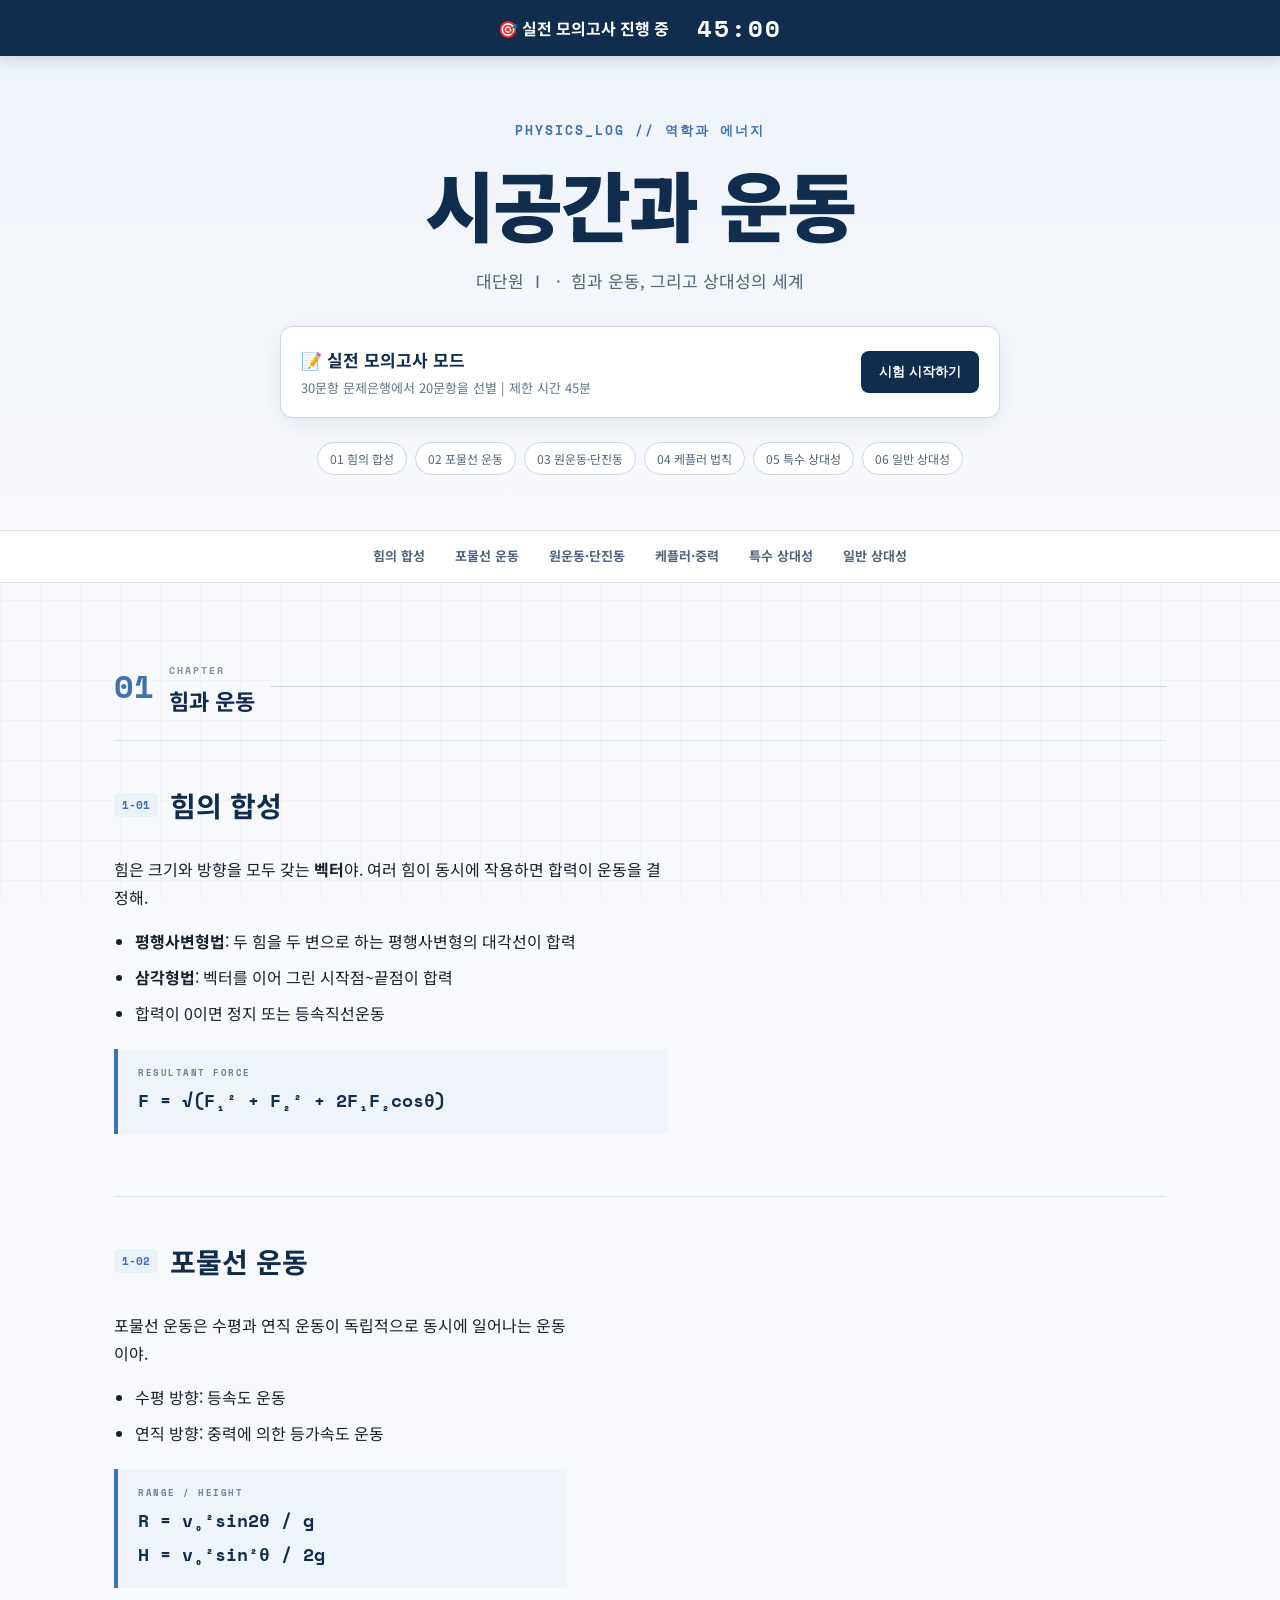
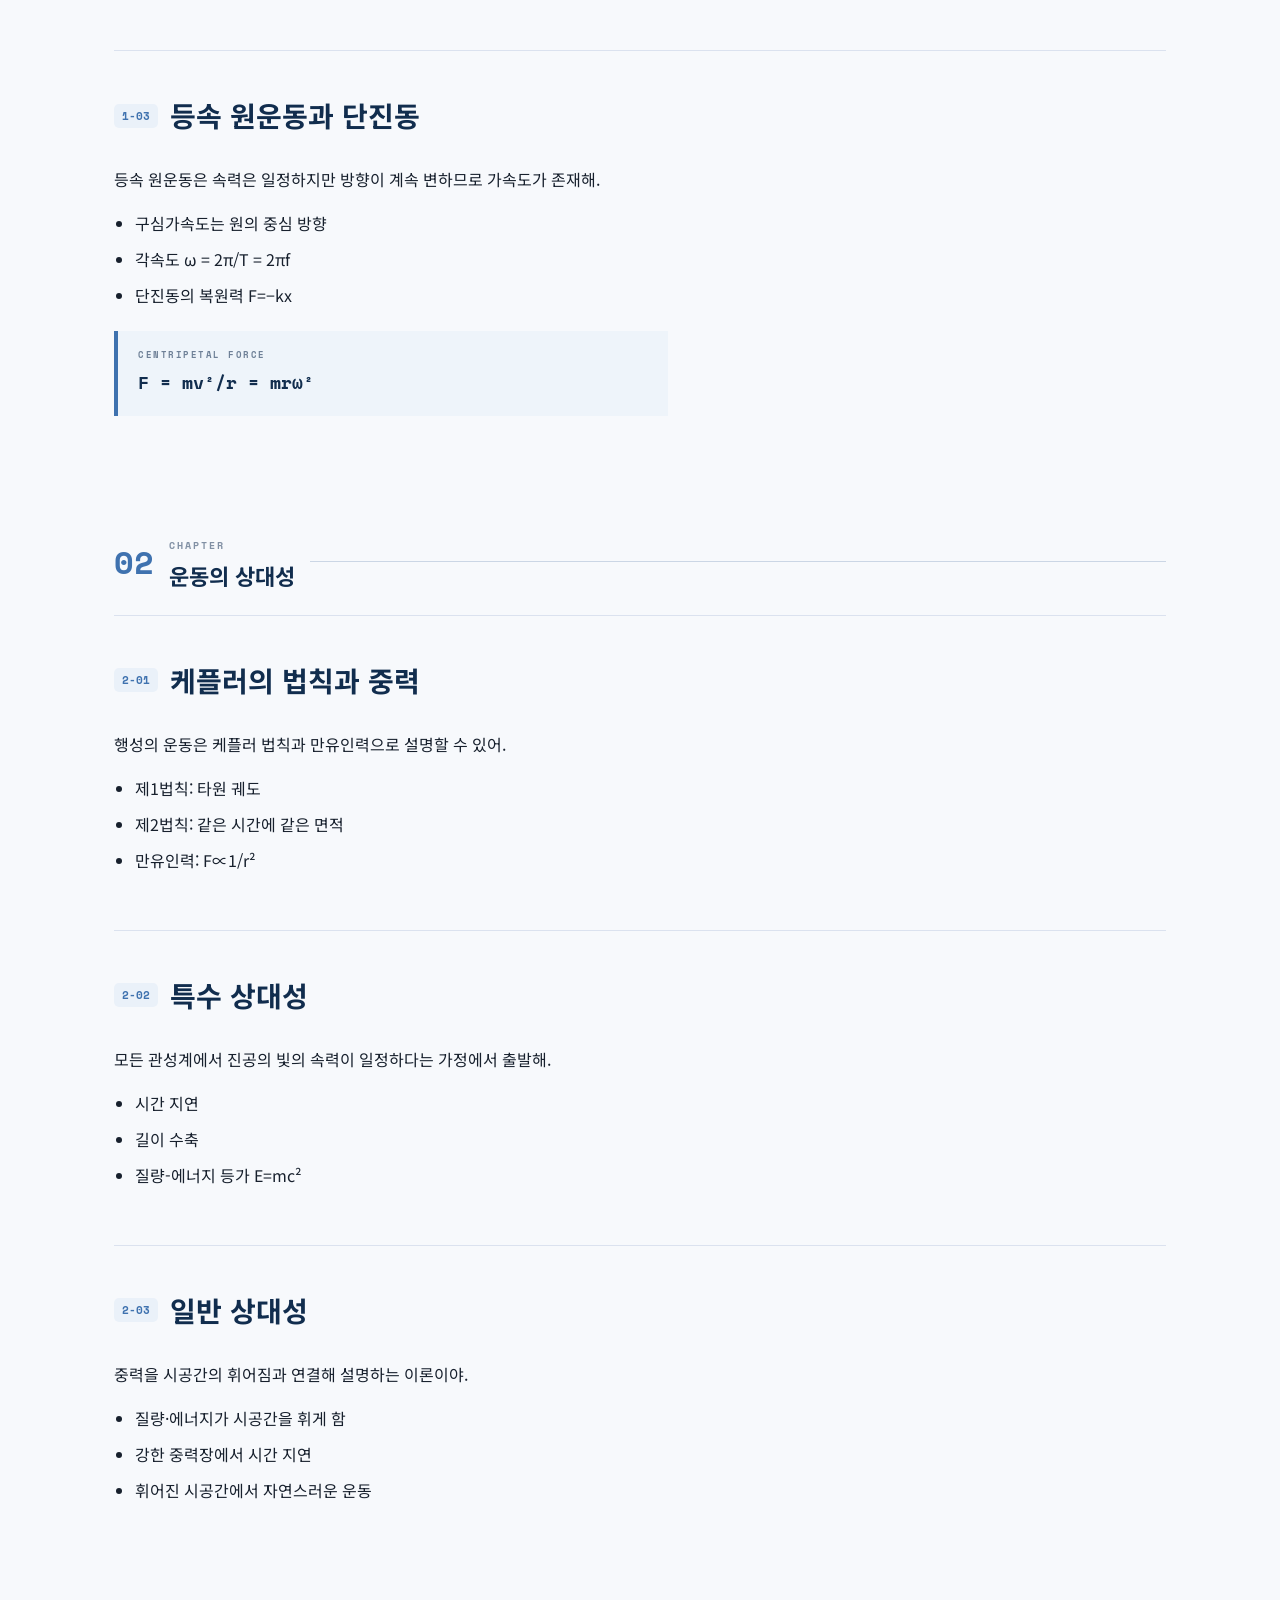
==== commit 4d750cd1: "Load mock exam data before exam engine" ====
--- a/index.html
+++ b/index.html
@@ -15,21 +15,22 @@
   <div class="eyebrow">PHYSICS_LOG // 역학과 에너지</div>
   <h1>시공간과 운동</h1>
   <div class="kr-sub">대단원 Ⅰ &nbsp;·&nbsp; 힘과 운동, 그리고 상대성의 세계</div>
-  <div class="exam-panel" id="examStartPanel"><div class="exam-info"><h3>📝 실전 모의고사 모드</h3><p>총 20문항 | 제한 시간 45분</p></div><button class="exam-btn" id="startExamBtn">시험 시작하기</button></div>
+  <div class="exam-panel" id="examStartPanel"><div class="exam-info"><h3>📝 실전 모의고사 모드</h3><p>30문항 문제은행에서 20문항을 선별 | 제한 시간 45분</p></div><button class="exam-btn" id="startExamBtn">시험 시작하기</button></div>
   <div class="meta-row"><span class="chip">01 힘의 합성</span><span class="chip">02 포물선 운동</span><span class="chip">03 원운동·단진동</span><span class="chip">04 케플러 법칙</span><span class="chip">05 특수 상대성</span><span class="chip">06 일반 상대성</span></div>
 </div>
 <div class="navbar"><div class="inner"><a class="navlink" href="#s1">힘의 합성</a><a class="navlink" href="#s2">포물선 운동</a><a class="navlink" href="#s3">원운동·단진동</a><a class="navlink" href="#s4">케플러·중력</a><a class="navlink" href="#s5">특수 상대성</a><a class="navlink" href="#s6">일반 상대성</a></div></div>
 <div class="wrap">
   <div class="part"><span class="num">01</span><div class="txt"><span>CHAPTER</span><h3>힘과 운동</h3></div><div class="rule"></div></div>
-  <section class="chapter" id="s1"><div class="chapter-head"><span class="tag">1-01</span><h2>힘의 합성</h2></div><div class="grid2"><div class="text"><p>힘은 크기와 방향을 모두 갖는 <strong>벡터</strong>야. 물체에 여러 힘이 동시에 작용하면, 그 힘들을 더한 <strong>합력</strong>이 실제 운동을 결정해.</p><ul><li><strong>평행사변형법</strong>: 두 힘을 두 변으로 하는 평행사변형의 대각선이 합력</li><li><strong>삼각형법</strong>: 한 벡터의 끝에 다른 벡터를 이어 그리면 시작점~끝점이 합력</li><li>합력이 0이면 물체는 <strong>힘의 평형</strong> 상태 → 정지 또는 등속직선운동</li></ul><div class="formula"><span class="label">RESULTANT FORCE</span>F = √(F₁² + F₂² + 2F₁F₂cosθ)</div><div class="callout"><span class="ttl">TIP</span><p>θ=0°면 F=F₁+F₂ (최대), θ=180°면 F=|F₁−F₂| (최소). 두 힘이 이루는 각이 커질수록 합력은 작아져.</p></div></div></div></section>
-  <section class="chapter reverse" id="s2"><div class="chapter-head"><span class="tag">1-02</span><h2>포물선 운동</h2></div><div class="grid2"><div class="text"><p>비스듬히 던진 물체는 수평과 연직 운동이 독립적으로 동시에 일어나며 겹쳐진 결과야.</p><ul><li><strong>수평 방향</strong>: 등속도 운동</li><li><strong>연직 방향</strong>: 중력에 의한 등가속도 운동</li></ul><div class="formula"><span class="label">RANGE / HEIGHT</span>R = v₀²sin2θ / g<br>H = v₀²sin²θ / 2g</div></div></div></section>
-  <section class="chapter" id="s3"><div class="chapter-head"><span class="tag">1-03</span><h2>등속 원운동과 단진동</h2></div><div class="grid2"><div class="text"><p><strong>등속 원운동</strong>은 속력은 일정하지만 방향이 계속 바뀌는 운동이야.</p><ul><li>구심가속도는 원의 중심 방향</li><li>각속도 ω = 2π/T = 2πf</li><li>단진동의 복원력은 F=−kx</li></ul><div class="formula"><span class="label">CENTRIPETAL FORCE</span>F = mv²/r = mrω²<span class="label formula-gap">SHM</span>F = −kx · T = 2π√(m/k)</div></div></div></section>
+  <section class="chapter" id="s1"><div class="chapter-head"><span class="tag">1-01</span><h2>힘의 합성</h2></div><div class="grid2"><div class="text"><p>힘은 크기와 방향을 모두 갖는 <strong>벡터</strong>야. 여러 힘이 동시에 작용하면 합력이 운동을 결정해.</p><ul><li><strong>평행사변형법</strong>: 두 힘을 두 변으로 하는 평행사변형의 대각선이 합력</li><li><strong>삼각형법</strong>: 벡터를 이어 그린 시작점~끝점이 합력</li><li>합력이 0이면 정지 또는 등속직선운동</li></ul><div class="formula"><span class="label">RESULTANT FORCE</span>F = √(F₁² + F₂² + 2F₁F₂cosθ)</div></div></div></section>
+  <section class="chapter reverse" id="s2"><div class="chapter-head"><span class="tag">1-02</span><h2>포물선 운동</h2></div><div class="grid2"><div class="text"><p>포물선 운동은 수평과 연직 운동이 독립적으로 동시에 일어나는 운동이야.</p><ul><li>수평 방향: 등속도 운동</li><li>연직 방향: 중력에 의한 등가속도 운동</li></ul><div class="formula"><span class="label">RANGE / HEIGHT</span>R = v₀²sin2θ / g<br>H = v₀²sin²θ / 2g</div></div></div></section>
+  <section class="chapter" id="s3"><div class="chapter-head"><span class="tag">1-03</span><h2>등속 원운동과 단진동</h2></div><div class="grid2"><div class="text"><p>등속 원운동은 속력은 일정하지만 방향이 계속 변하므로 가속도가 존재해.</p><ul><li>구심가속도는 원의 중심 방향</li><li>각속도 ω = 2π/T = 2πf</li><li>단진동의 복원력 F=−kx</li></ul><div class="formula"><span class="label">CENTRIPETAL FORCE</span>F = mv²/r = mrω²</div></div></div></section>
   <div class="part"><span class="num">02</span><div class="txt"><span>CHAPTER</span><h3>운동의 상대성</h3></div><div class="rule"></div></div>
-  <section class="chapter reverse" id="s4"><div class="chapter-head"><span class="tag">2-01</span><h2>케플러의 법칙과 중력</h2></div><div class="grid2"><div class="text"><p>행성의 운동을 설명하는 케플러 법칙과 만유인력은 천체 운동의 중요한 기반이야.</p><ul><li>제1법칙: 타원 궤도</li><li>제2법칙: 같은 시간에 같은 면적</li><li>만유인력: F∝1/r²</li></ul></div></div></section>
+  <section class="chapter reverse" id="s4"><div class="chapter-head"><span class="tag">2-01</span><h2>케플러의 법칙과 중력</h2></div><div class="grid2"><div class="text"><p>행성의 운동은 케플러 법칙과 만유인력으로 설명할 수 있어.</p><ul><li>제1법칙: 타원 궤도</li><li>제2법칙: 같은 시간에 같은 면적</li><li>만유인력: F∝1/r²</li></ul></div></div></section>
   <section class="chapter" id="s5"><div class="chapter-head"><span class="tag">2-02</span><h2>특수 상대성</h2></div><div class="grid2"><div class="text"><p>모든 관성계에서 진공의 빛의 속력이 일정하다는 가정에서 출발해.</p><ul><li>시간 지연</li><li>길이 수축</li><li>질량-에너지 등가 E=mc²</li></ul></div></div></section>
   <section class="chapter reverse" id="s6"><div class="chapter-head"><span class="tag">2-03</span><h2>일반 상대성</h2></div><div class="grid2"><div class="text"><p>중력을 시공간의 휘어짐과 연결해 설명하는 이론이야.</p><ul><li>질량·에너지가 시공간을 휘게 함</li><li>강한 중력장에서 시간 지연</li><li>휘어진 시공간에서 자연스러운 운동</li></ul></div></div></section>
 </div>
 <script src="exam-data.js"></script>
+<script src="exam-bootstrap.js"></script>
 <script src="script.js"></script>
 </body>
 </html>
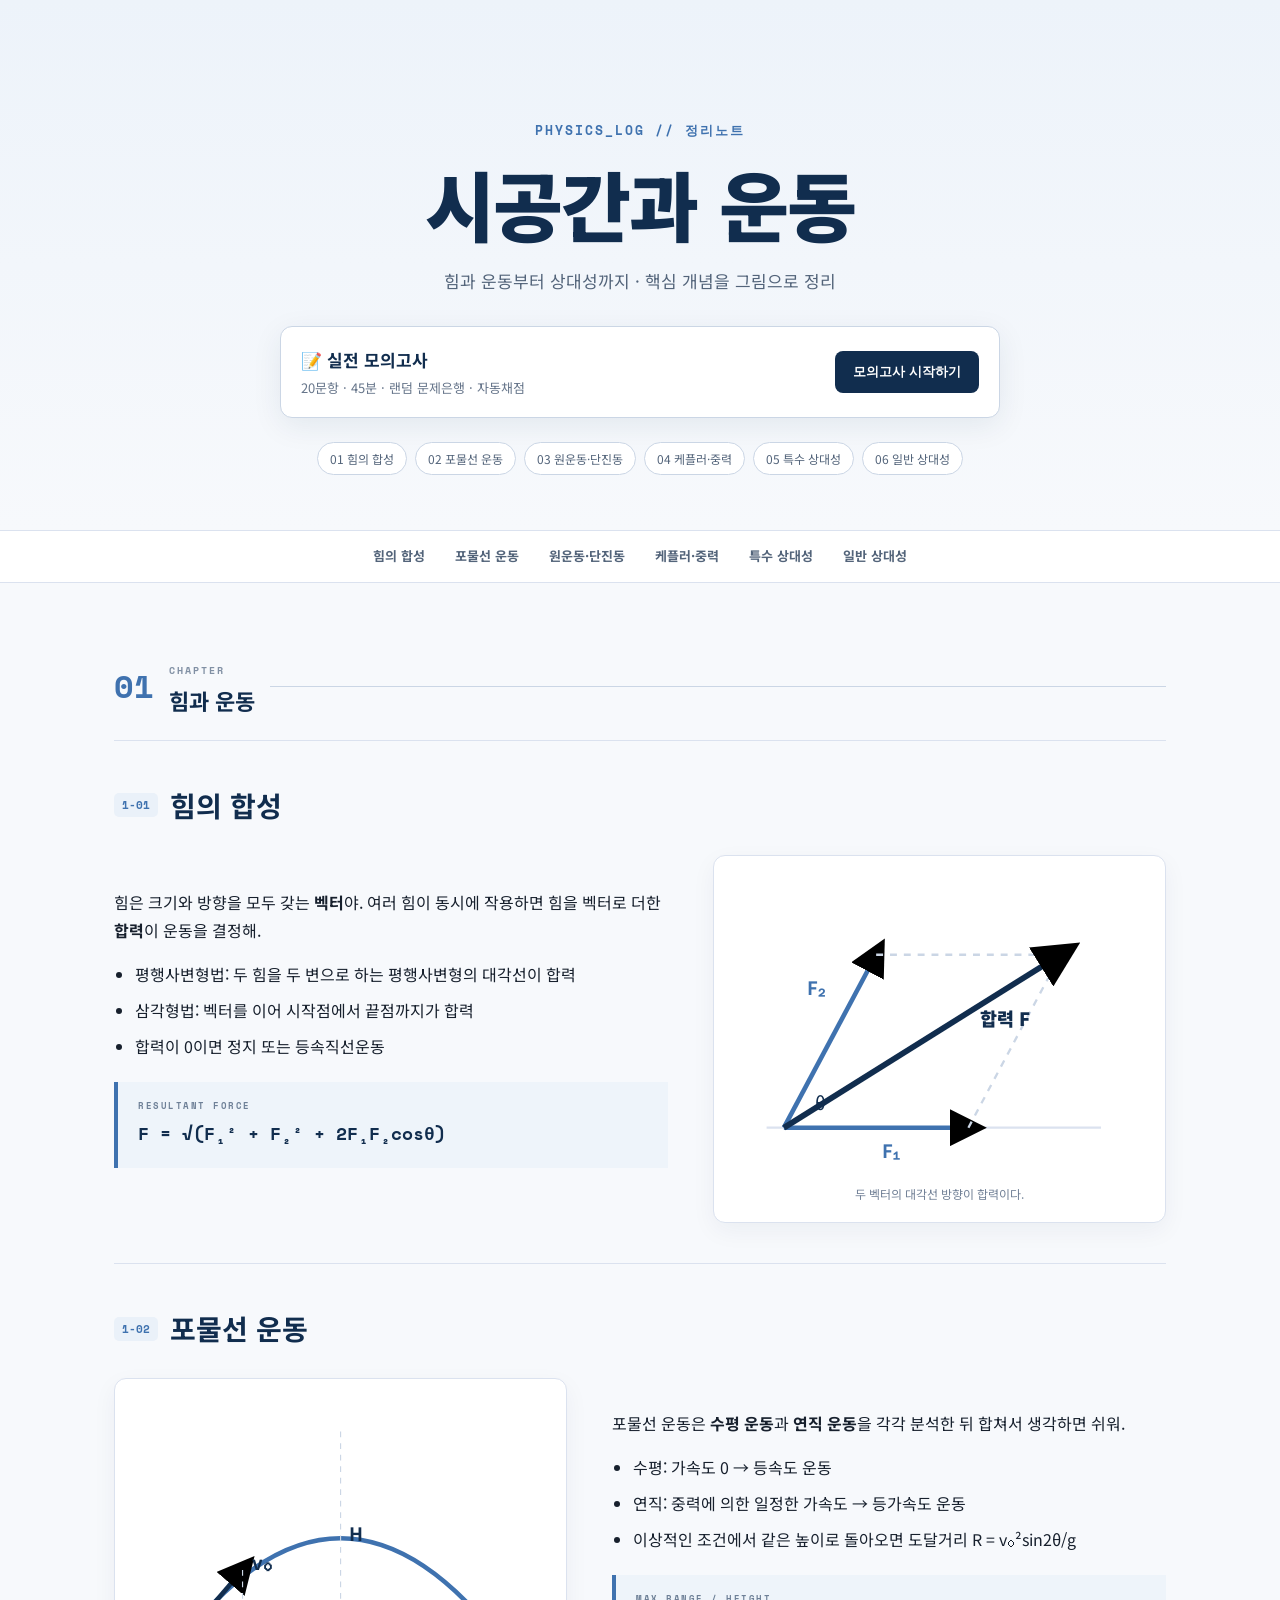
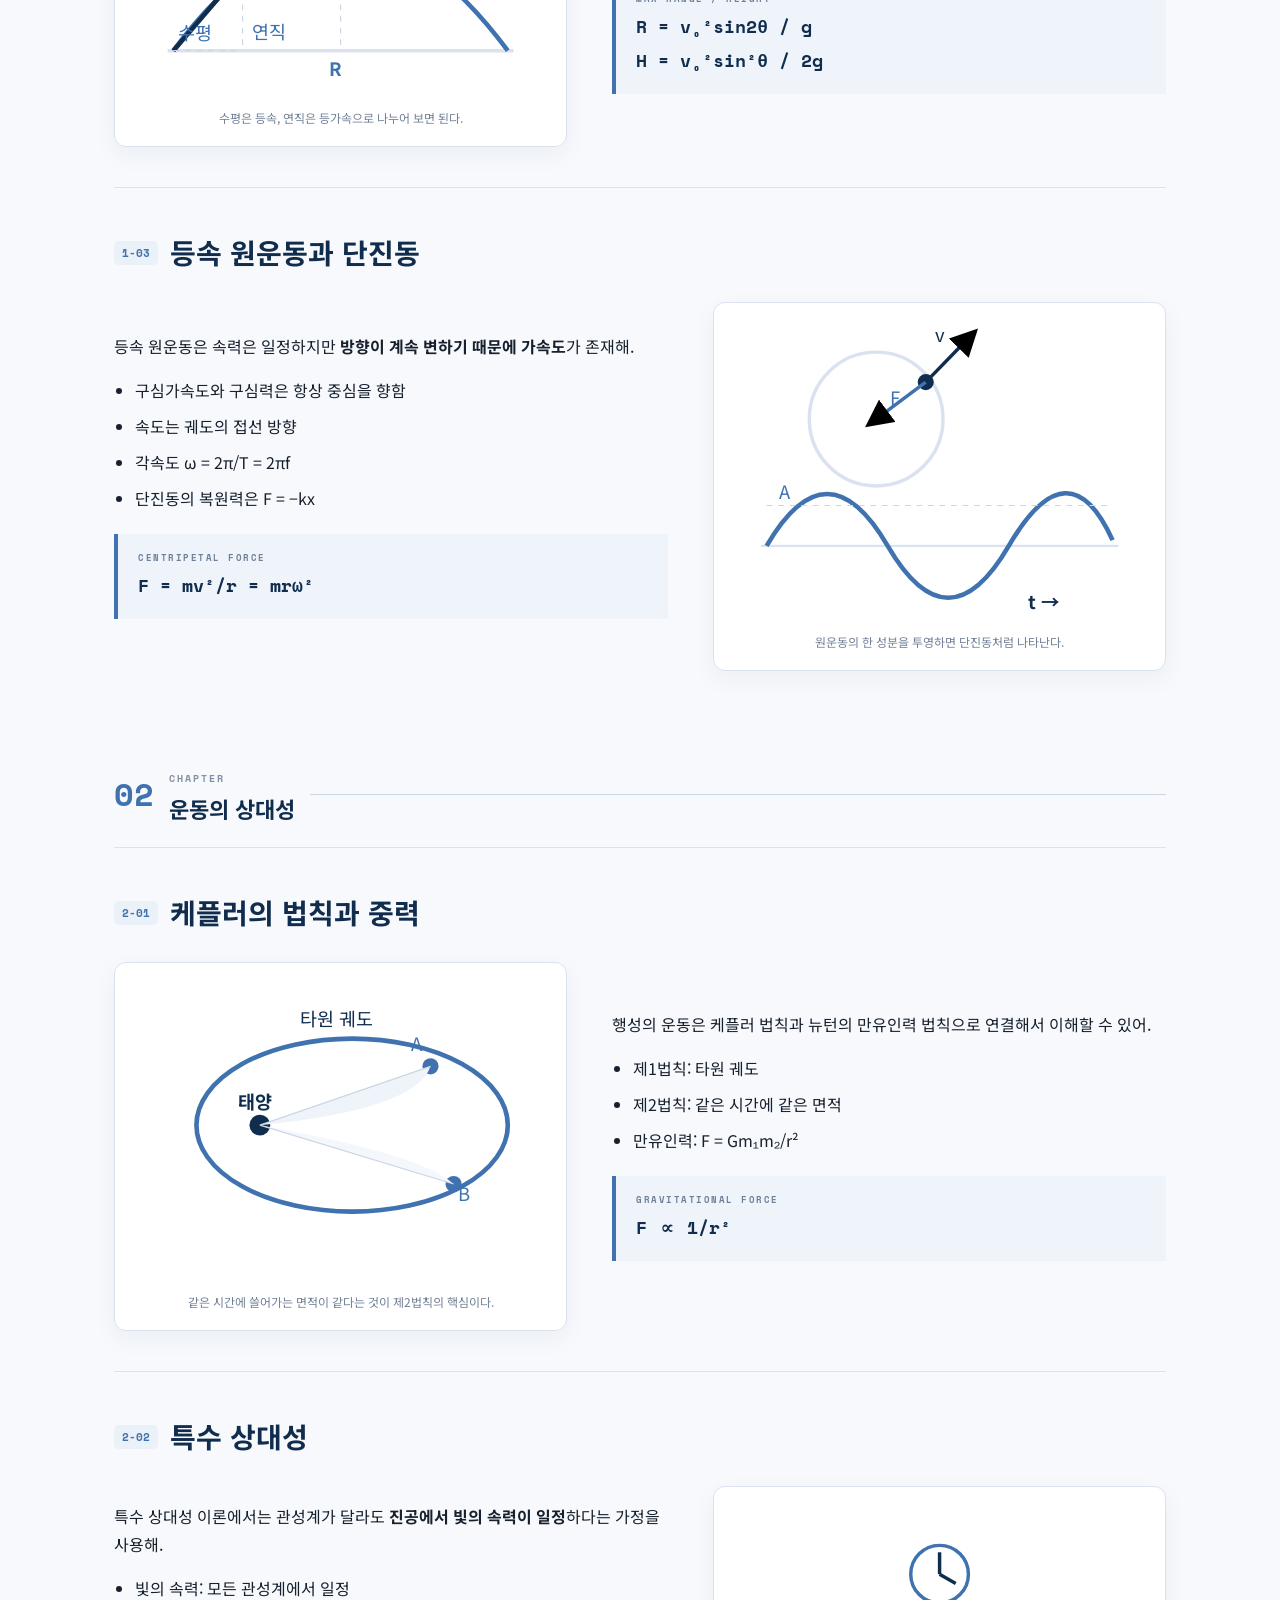
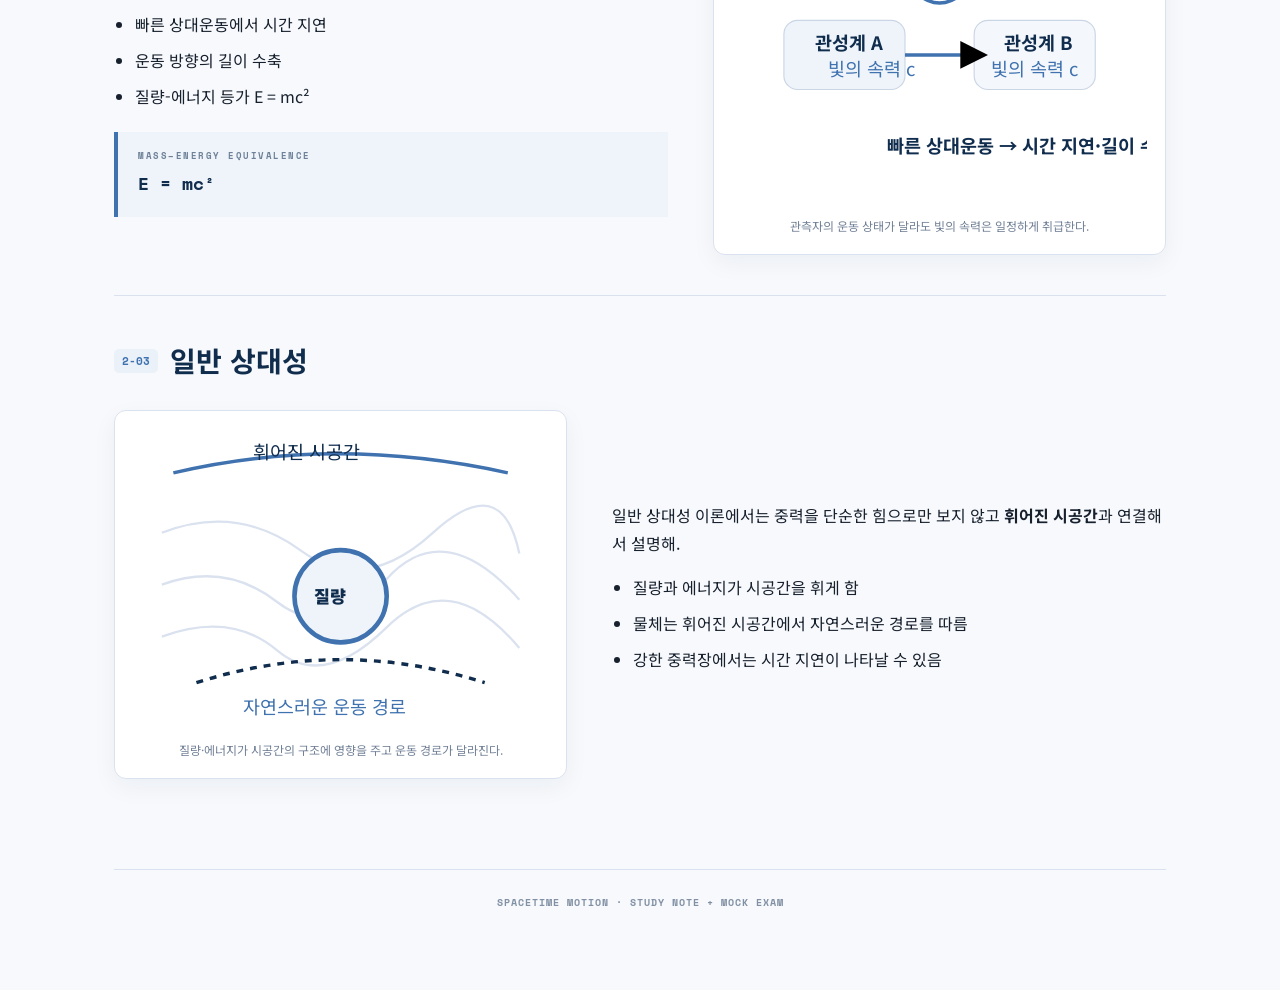
==== commit 3f75d8c6: "Redesign study notes with diagrams and separate exam entry" ====
--- a/index.html
+++ b/index.html
@@ -2,32 +2,34 @@
 <html lang="ko">
 <head>
 <meta charset="UTF-8">
-<meta name="viewport" content="width=device-width, initial-scale=1.0">
-<title>시공간과 운동 · 실전 모의고사</title>
+<meta name="viewport" content="width=device-width, initial-scale=1.0, viewport-fit=cover">
+<title>시공간과 운동 · 정리노트</title>
 <link rel="preconnect" href="https://fonts.googleapis.com">
 <link href="https://fonts.googleapis.com/css2?family=Noto+Sans+KR:wght@400;500;700;900&family=Orbitron:wght@500;700;900&family=Space+Mono:wght@400;700&display=swap" rel="stylesheet">
 <link rel="stylesheet" href="style.css">
 </head>
 <body>
-<div class="bg-grid"></div>
-<div class="timer-bar" id="examTimerBar"><div class="title">🎯 실전 모의고사 진행 중</div><div class="time" id="timerDisplay">45:00</div></div>
 <div class="hero">
-  <div class="eyebrow">PHYSICS_LOG // 역학과 에너지</div>
+  <div class="eyebrow">PHYSICS_LOG // 정리노트</div>
   <h1>시공간과 운동</h1>
-  <div class="kr-sub">대단원 Ⅰ &nbsp;·&nbsp; 힘과 운동, 그리고 상대성의 세계</div>
-  <div class="exam-panel" id="examStartPanel"><div class="exam-info"><h3>📝 실전 모의고사 모드</h3><p>30문항 문제은행에서 20문항을 선별 | 제한 시간 45분</p></div><button class="exam-btn" id="startExamBtn">시험 시작하기</button></div>
-  <div class="meta-row"><span class="chip">01 힘의 합성</span><span class="chip">02 포물선 운동</span><span class="chip">03 원운동·단진동</span><span class="chip">04 케플러 법칙</span><span class="chip">05 특수 상대성</span><span class="chip">06 일반 상대성</span></div>
+  <div class="kr-sub">힘과 운동부터 상대성까지 · 핵심 개념을 그림으로 정리</div>
+  <div class="exam-panel" id="examStartPanel">
+    <div class="exam-info"><h3>📝 실전 모의고사</h3><p>20문항 · 45분 · 랜덤 문제은행 · 자동채점</p></div>
+    <button class="exam-btn" id="startExamBtn" type="button">모의고사 시작하기</button>
+  </div>
+  <div class="meta-row"><span class="chip">01 힘의 합성</span><span class="chip">02 포물선 운동</span><span class="chip">03 원운동·단진동</span><span class="chip">04 케플러·중력</span><span class="chip">05 특수 상대성</span><span class="chip">06 일반 상대성</span></div>
 </div>
 <div class="navbar"><div class="inner"><a class="navlink" href="#s1">힘의 합성</a><a class="navlink" href="#s2">포물선 운동</a><a class="navlink" href="#s3">원운동·단진동</a><a class="navlink" href="#s4">케플러·중력</a><a class="navlink" href="#s5">특수 상대성</a><a class="navlink" href="#s6">일반 상대성</a></div></div>
 <div class="wrap">
   <div class="part"><span class="num">01</span><div class="txt"><span>CHAPTER</span><h3>힘과 운동</h3></div><div class="rule"></div></div>
-  <section class="chapter" id="s1"><div class="chapter-head"><span class="tag">1-01</span><h2>힘의 합성</h2></div><div class="grid2"><div class="text"><p>힘은 크기와 방향을 모두 갖는 <strong>벡터</strong>야. 여러 힘이 동시에 작용하면 합력이 운동을 결정해.</p><ul><li><strong>평행사변형법</strong>: 두 힘을 두 변으로 하는 평행사변형의 대각선이 합력</li><li><strong>삼각형법</strong>: 벡터를 이어 그린 시작점~끝점이 합력</li><li>합력이 0이면 정지 또는 등속직선운동</li></ul><div class="formula"><span class="label">RESULTANT FORCE</span>F = √(F₁² + F₂² + 2F₁F₂cosθ)</div></div></div></section>
-  <section class="chapter reverse" id="s2"><div class="chapter-head"><span class="tag">1-02</span><h2>포물선 운동</h2></div><div class="grid2"><div class="text"><p>포물선 운동은 수평과 연직 운동이 독립적으로 동시에 일어나는 운동이야.</p><ul><li>수평 방향: 등속도 운동</li><li>연직 방향: 중력에 의한 등가속도 운동</li></ul><div class="formula"><span class="label">RANGE / HEIGHT</span>R = v₀²sin2θ / g<br>H = v₀²sin²θ / 2g</div></div></div></section>
-  <section class="chapter" id="s3"><div class="chapter-head"><span class="tag">1-03</span><h2>등속 원운동과 단진동</h2></div><div class="grid2"><div class="text"><p>등속 원운동은 속력은 일정하지만 방향이 계속 변하므로 가속도가 존재해.</p><ul><li>구심가속도는 원의 중심 방향</li><li>각속도 ω = 2π/T = 2πf</li><li>단진동의 복원력 F=−kx</li></ul><div class="formula"><span class="label">CENTRIPETAL FORCE</span>F = mv²/r = mrω²</div></div></div></section>
+  <section class="chapter" id="s1"><div class="chapter-head"><span class="tag">1-01</span><h2>힘의 합성</h2></div><div class="grid2"><div class="text"><p>힘은 크기와 방향을 모두 갖는 <strong>벡터</strong>야. 여러 힘이 동시에 작용하면 힘을 벡터로 더한 <strong>합력</strong>이 운동을 결정해.</p><ul><li>평행사변형법: 두 힘을 두 변으로 하는 평행사변형의 대각선이 합력</li><li>삼각형법: 벡터를 이어 시작점에서 끝점까지가 합력</li><li>합력이 0이면 정지 또는 등속직선운동</li></ul><div class="formula"><span class="label">RESULTANT FORCE</span>F = √(F₁² + F₂² + 2F₁F₂cosθ)</div></div><div class="visual"><svg viewBox="0 0 360 260" role="img" aria-label="두 힘과 합력 벡터 도식"><defs><marker id="fa" markerWidth="8" markerHeight="8" refX="4" refY="4" orient="auto"><path d="M0 0 L8 4 L0 8 Z"/></marker></defs><line x1="30" y1="220" x2="320" y2="220" stroke="#dbe2ef" stroke-width="2"/><line x1="45" y1="220" x2="205" y2="220" stroke="#3f72af" stroke-width="4" marker-end="url(#fa)"/><line x1="45" y1="220" x2="125" y2="70" stroke="#3f72af" stroke-width="4" marker-end="url(#fa)"/><line x1="205" y1="220" x2="285" y2="70" stroke="#cbd6e5" stroke-dasharray="6 6" stroke-width="2"/><line x1="125" y1="70" x2="285" y2="70" stroke="#cbd6e5" stroke-dasharray="6 6" stroke-width="2"/><line x1="45" y1="220" x2="285" y2="70" stroke="#112d4e" stroke-width="5" marker-end="url(#fa)"/><text x="130" y="246" fill="#3f72af" font-weight="700">F₁</text><text x="65" y="105" fill="#3f72af" font-weight="700">F₂</text><text x="215" y="132" fill="#112d4e" font-weight="900">합력 F</text><text x="72" y="205" fill="#112d4e">θ</text></svg><p class="caption">두 벡터의 대각선 방향이 합력이다.</p></div></div></section>
+  <section class="chapter reverse" id="s2"><div class="chapter-head"><span class="tag">1-02</span><h2>포물선 운동</h2></div><div class="grid2"><div class="text"><p>포물선 운동은 <strong>수평 운동</strong>과 <strong>연직 운동</strong>을 각각 분석한 뒤 합쳐서 생각하면 쉬워.</p><ul><li>수평: 가속도 0 → 등속도 운동</li><li>연직: 중력에 의한 일정한 가속도 → 등가속도 운동</li><li>이상적인 조건에서 같은 높이로 돌아오면 도달거리 R = v₀²sin2θ/g</li></ul><div class="formula"><span class="label">MAX RANGE / HEIGHT</span>R = v₀²sin2θ / g<br>H = v₀²sin²θ / 2g</div></div><div class="visual"><svg viewBox="0 0 360 260" role="img" aria-label="포물선 운동 도식"><defs><marker id="pa" markerWidth="8" markerHeight="8" refX="4" refY="4" orient="auto"><path d="M0 0 L8 4 L0 8 Z"/></marker></defs><line x1="30" y1="220" x2="330" y2="220" stroke="#dbe2ef" stroke-width="3"/><path d="M35 220 Q180 25 325 220" fill="none" stroke="#3f72af" stroke-width="4"/><line x1="35" y1="220" x2="95" y2="150" stroke="#112d4e" stroke-width="4" marker-end="url(#pa)"/><line x1="95" y1="150" x2="95" y2="220" stroke="#cbd6e5" stroke-dasharray="5 5"/><line x1="35" y1="220" x2="95" y2="220" stroke="#cbd6e5" stroke-dasharray="5 5"/><line x1="180" y1="30" x2="180" y2="220" stroke="#cbd6e5" stroke-dasharray="5 5"/><text x="103" y="150" fill="#112d4e" font-weight="700">v₀</text><text x="187" y="125" fill="#112d4e" font-weight="700">H</text><text x="170" y="242" fill="#3f72af" font-weight="700">R</text><text x="39" y="211" fill="#3f72af">수평</text><text x="103" y="210" fill="#3f72af">연직</text></svg><p class="caption">수평은 등속, 연직은 등가속으로 나누어 보면 된다.</p></div></div></section>
+  <section class="chapter" id="s3"><div class="chapter-head"><span class="tag">1-03</span><h2>등속 원운동과 단진동</h2></div><div class="grid2"><div class="text"><p>등속 원운동은 속력은 일정하지만 <strong>방향이 계속 변하기 때문에 가속도</strong>가 존재해.</p><ul><li>구심가속도와 구심력은 항상 중심을 향함</li><li>속도는 궤도의 접선 방향</li><li>각속도 ω = 2π/T = 2πf</li><li>단진동의 복원력은 F = −kx</li></ul><div class="formula"><span class="label">CENTRIPETAL FORCE</span>F = mv²/r = mrω²</div></div><div class="visual"><svg viewBox="0 0 360 260" role="img" aria-label="원운동과 단진동 도식"><defs><marker id="ca" markerWidth="8" markerHeight="8" refX="4" refY="4" orient="auto"><path d="M0 0 L8 4 L0 8 Z"/></marker></defs><circle cx="125" cy="85" r="58" fill="none" stroke="#dbe2ef" stroke-width="3"/><circle cx="168" cy="53" r="7" fill="#112d4e"/><line x1="168" y1="53" x2="125" y2="85" stroke="#3f72af" stroke-width="3" marker-end="url(#ca)"/><line x1="168" y1="53" x2="205" y2="15" stroke="#112d4e" stroke-width="3" marker-end="url(#ca)"/><text x="176" y="18" fill="#112d4e">v</text><text x="137" y="73" fill="#3f72af">F</text><line x1="25" y1="195" x2="335" y2="195" stroke="#dbe2ef" stroke-width="2"/><path d="M30 195 C65 135 100 135 135 195 S205 255 240 195 S305 135 330 190" fill="none" stroke="#3f72af" stroke-width="4"/><line x1="30" y1="160" x2="330" y2="160" stroke="#cbd6e5" stroke-dasharray="5 5"/><text x="257" y="250" fill="#112d4e" font-weight="700">t →</text><text x="41" y="154" fill="#3f72af">A</text></svg><p class="caption">원운동의 한 성분을 투영하면 단진동처럼 나타난다.</p></div></div></section>
   <div class="part"><span class="num">02</span><div class="txt"><span>CHAPTER</span><h3>운동의 상대성</h3></div><div class="rule"></div></div>
-  <section class="chapter reverse" id="s4"><div class="chapter-head"><span class="tag">2-01</span><h2>케플러의 법칙과 중력</h2></div><div class="grid2"><div class="text"><p>행성의 운동은 케플러 법칙과 만유인력으로 설명할 수 있어.</p><ul><li>제1법칙: 타원 궤도</li><li>제2법칙: 같은 시간에 같은 면적</li><li>만유인력: F∝1/r²</li></ul></div></div></section>
-  <section class="chapter" id="s5"><div class="chapter-head"><span class="tag">2-02</span><h2>특수 상대성</h2></div><div class="grid2"><div class="text"><p>모든 관성계에서 진공의 빛의 속력이 일정하다는 가정에서 출발해.</p><ul><li>시간 지연</li><li>길이 수축</li><li>질량-에너지 등가 E=mc²</li></ul></div></div></section>
-  <section class="chapter reverse" id="s6"><div class="chapter-head"><span class="tag">2-03</span><h2>일반 상대성</h2></div><div class="grid2"><div class="text"><p>중력을 시공간의 휘어짐과 연결해 설명하는 이론이야.</p><ul><li>질량·에너지가 시공간을 휘게 함</li><li>강한 중력장에서 시간 지연</li><li>휘어진 시공간에서 자연스러운 운동</li></ul></div></div></section>
+  <section class="chapter reverse" id="s4"><div class="chapter-head"><span class="tag">2-01</span><h2>케플러의 법칙과 중력</h2></div><div class="grid2"><div class="text"><p>행성의 운동은 케플러 법칙과 뉴턴의 만유인력 법칙으로 연결해서 이해할 수 있어.</p><ul><li>제1법칙: 타원 궤도</li><li>제2법칙: 같은 시간에 같은 면적</li><li>만유인력: F = Gm₁m₂/r²</li></ul><div class="formula"><span class="label">GRAVITATIONAL FORCE</span>F ∝ 1/r²</div></div><div class="visual"><svg viewBox="0 0 360 260" role="img" aria-label="케플러 타원 궤도와 면적 도식"><ellipse cx="190" cy="125" rx="135" ry="75" fill="none" stroke="#3f72af" stroke-width="4"/><circle cx="110" cy="125" r="9" fill="#112d4e"/><circle cx="258" cy="74" r="7" fill="#3f72af"/><circle cx="278" cy="176" r="7" fill="#3f72af"/><path d="M110 125 L258 74 Q245 112 110 125Z" fill="#eef4fa"/><path d="M110 125 L278 176 Q250 150 110 125Z" fill="#f4f7fb"/><line x1="110" y1="125" x2="258" y2="74" stroke="#cbd6e5"/><line x1="110" y1="125" x2="278" y2="176" stroke="#cbd6e5"/><text x="91" y="111" fill="#112d4e" font-weight="700">태양</text><text x="241" y="61" fill="#3f72af">A</text><text x="282" y="191" fill="#3f72af">B</text><text x="145" y="39" fill="#112d4e">타원 궤도</text></svg><p class="caption">같은 시간에 쓸어가는 면적이 같다는 것이 제2법칙의 핵심이다.</p></div></div></section>
+  <section class="chapter" id="s5"><div class="chapter-head"><span class="tag">2-02</span><h2>특수 상대성</h2></div><div class="grid2"><div class="text"><p>특수 상대성 이론에서는 관성계가 달라도 <strong>진공에서 빛의 속력이 일정</strong>하다는 가정을 사용해.</p><ul><li>빛의 속력: 모든 관성계에서 일정</li><li>빠른 상대운동에서 시간 지연</li><li>운동 방향의 길이 수축</li><li>질량-에너지 등가 E = mc²</li></ul><div class="formula"><span class="label">MASS–ENERGY EQUIVALENCE</span>E = mc²</div></div><div class="visual"><svg viewBox="0 0 360 260" role="img" aria-label="특수 상대성 빛의 속력과 시간 지연 개념도"><defs><marker id="sa" markerWidth="8" markerHeight="8" refX="4" refY="4" orient="auto"><path d="M0 0 L8 4 L0 8 Z"/></marker></defs><rect x="45" y="100" width="105" height="60" rx="12" fill="#eef4fa" stroke="#cbd6e5"/><rect x="210" y="100" width="105" height="60" rx="12" fill="#f4f7fb" stroke="#cbd6e5"/><line x1="150" y1="130" x2="210" y2="130" stroke="#3f72af" stroke-width="3" marker-end="url(#sa)"/><text x="72" y="126" fill="#112d4e" font-weight="700">관성계 A</text><text x="236" y="126" fill="#112d4e" font-weight="700">관성계 B</text><text x="83" y="148" fill="#3f72af">빛의 속력 c</text><text x="225" y="148" fill="#3f72af">빛의 속력 c</text><circle cx="180" cy="60" r="25" fill="none" stroke="#3f72af" stroke-width="3"/><line x1="180" y1="60" x2="180" y2="41" stroke="#112d4e" stroke-width="3"/><line x1="180" y1="60" x2="194" y2="68" stroke="#112d4e" stroke-width="3"/><text x="134" y="215" fill="#112d4e" font-weight="700">빠른 상대운동 → 시간 지연·길이 수축</text></svg><p class="caption">관측자의 운동 상태가 달라도 빛의 속력은 일정하게 취급한다.</p></div></div></section>
+  <section class="chapter reverse" id="s6"><div class="chapter-head"><span class="tag">2-03</span><h2>일반 상대성</h2></div><div class="grid2"><div class="text"><p>일반 상대성 이론에서는 중력을 단순한 힘으로만 보지 않고 <strong>휘어진 시공간</strong>과 연결해서 설명해.</p><ul><li>질량과 에너지가 시공간을 휘게 함</li><li>물체는 휘어진 시공간에서 자연스러운 경로를 따름</li><li>강한 중력장에서는 시간 지연이 나타날 수 있음</li></ul></div><div class="visual"><svg viewBox="0 0 360 260" role="img" aria-label="질량에 의한 시공간 휘어짐 도식"><path d="M25 90 Q90 65 145 105 T260 90 T335 108" fill="none" stroke="#dbe2ef" stroke-width="2"/><path d="M25 135 Q80 115 125 150 T220 130 T335 148" fill="none" stroke="#dbe2ef" stroke-width="2"/><path d="M25 180 Q85 158 125 192 T220 172 T335 190" fill="none" stroke="#dbe2ef" stroke-width="2"/><circle cx="180" cy="145" r="40" fill="#eef4fa" stroke="#3f72af" stroke-width="4"/><text x="157" y="151" fill="#112d4e" font-size="15" font-weight="900">질량</text><path d="M35 38 Q175 5 325 38" fill="none" stroke="#3f72af" stroke-width="3"/><text x="104" y="26" fill="#112d4e">휘어진 시공간</text><path d="M55 220 Q180 180 305 220" fill="none" stroke="#112d4e" stroke-width="3" stroke-dasharray="6 6"/><text x="95" y="247" fill="#3f72af">자연스러운 운동 경로</text></svg><p class="caption">질량·에너지가 시공간의 구조에 영향을 주고 운동 경로가 달라진다.</p></div></div></section>
+  <footer>SPACETIME MOTION · STUDY NOTE + MOCK EXAM</footer>
 </div>
 <script src="exam-data.js"></script>
 <script src="exam-bootstrap.js"></script>
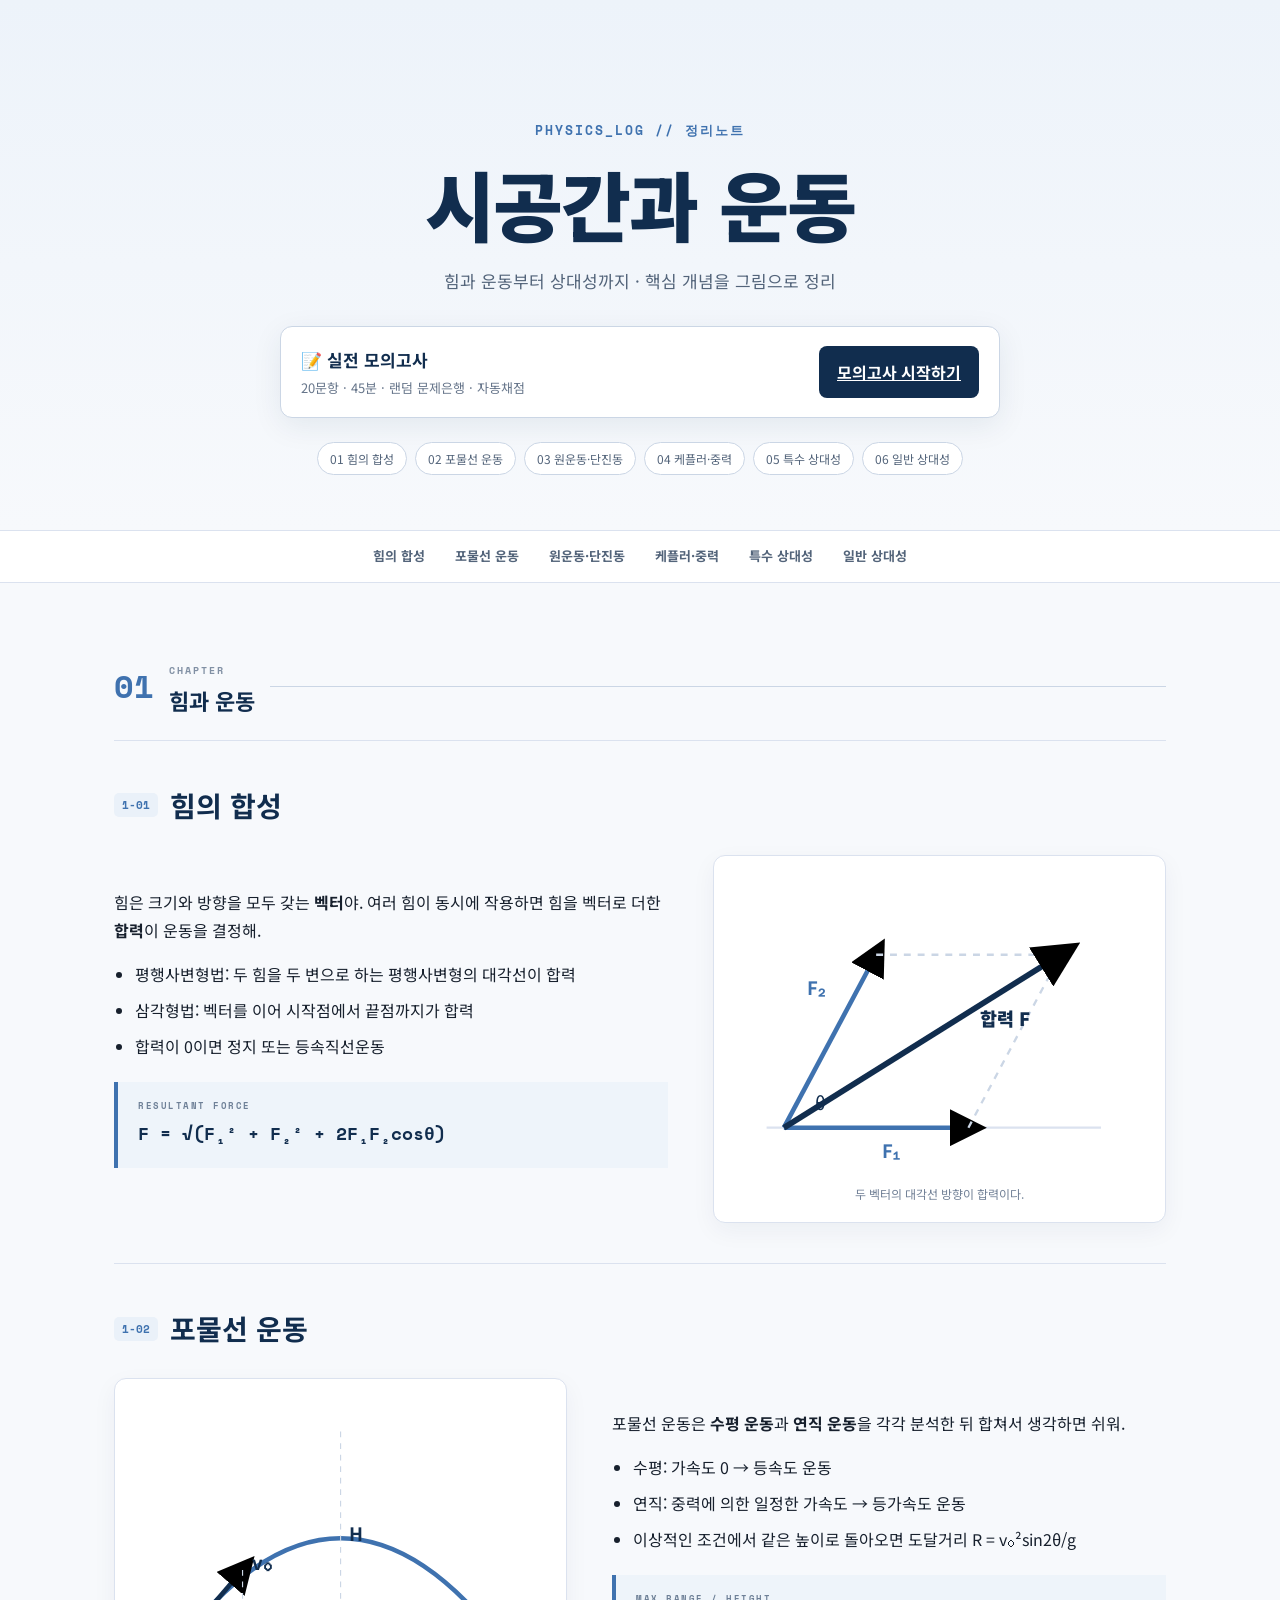
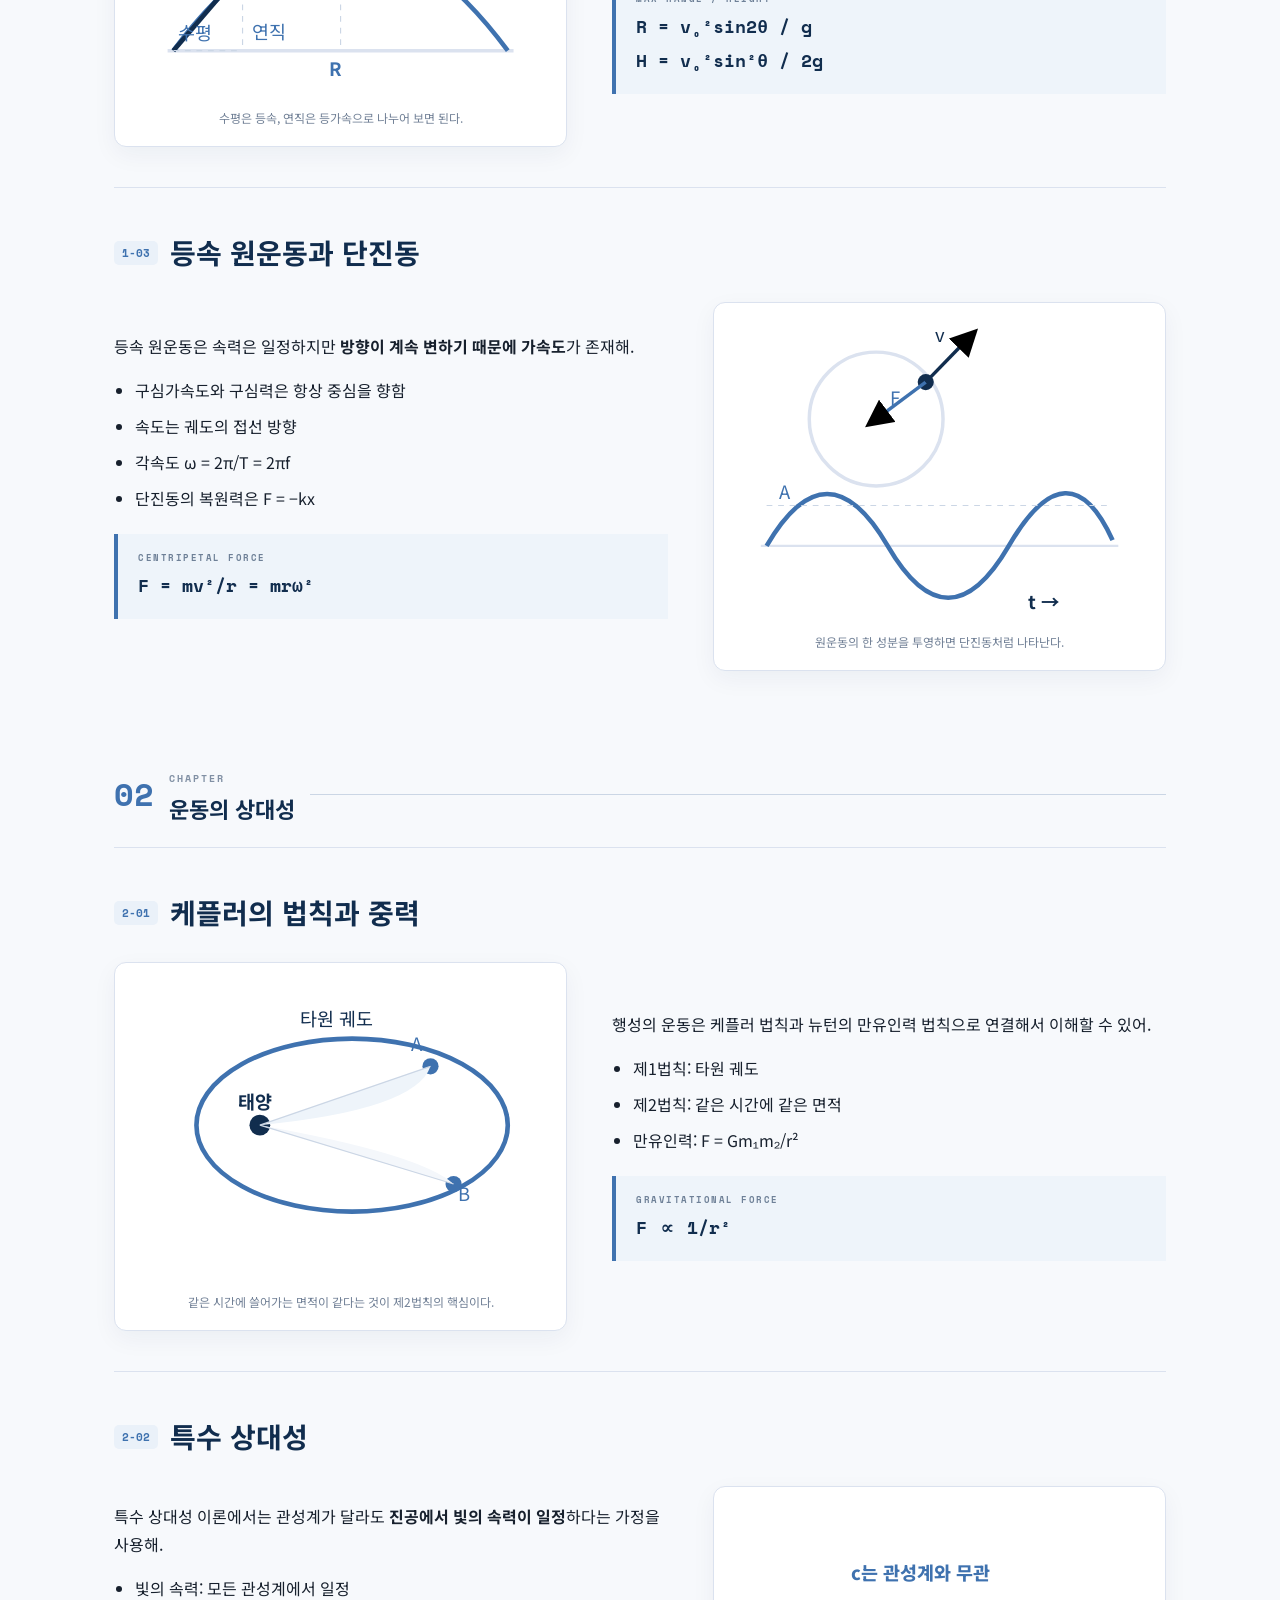
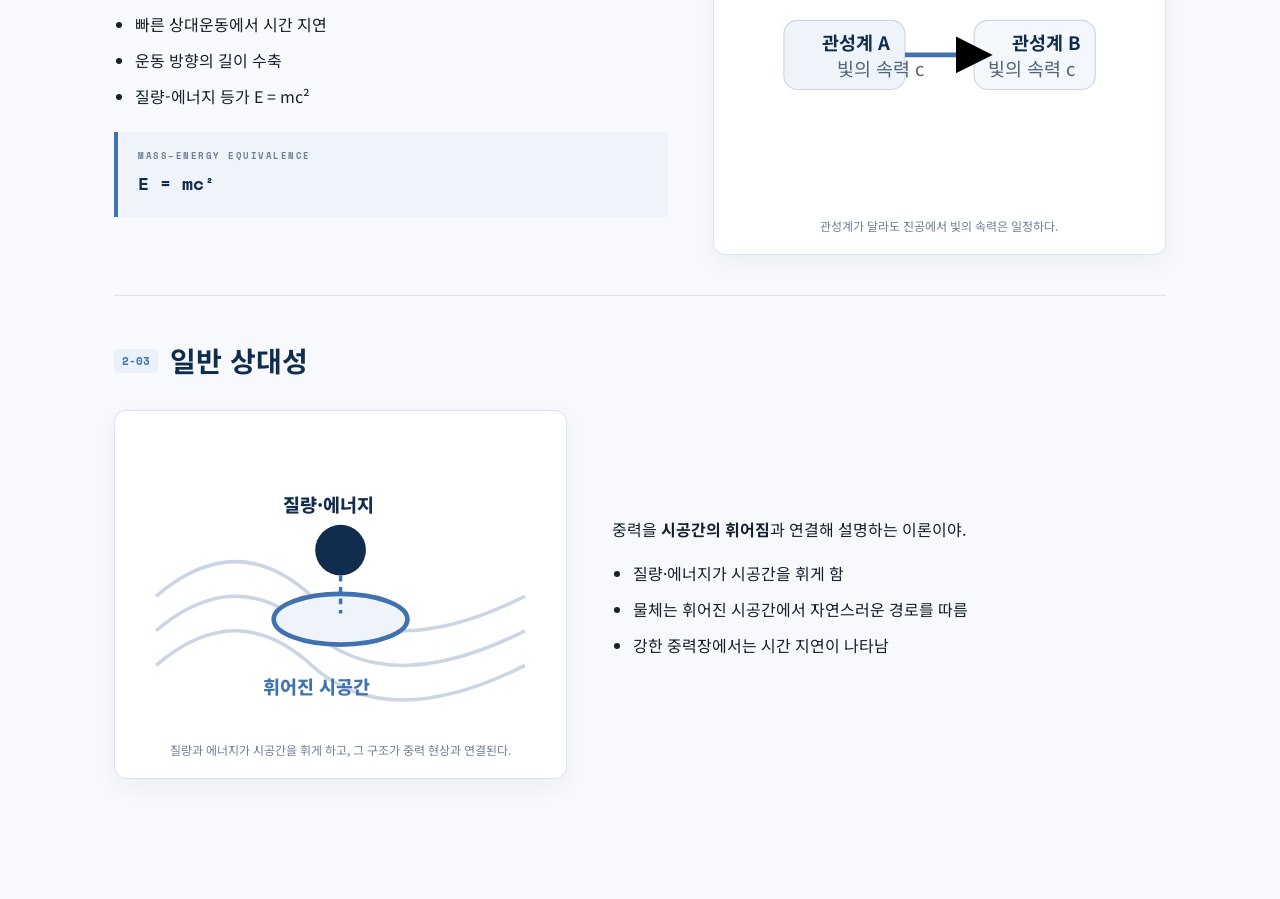
==== commit 1fb969af: "Fix mock exam navigation with direct link" ====
--- a/index.html
+++ b/index.html
@@ -5,7 +5,7 @@
 <meta name="viewport" content="width=device-width, initial-scale=1.0, viewport-fit=cover">
 <title>시공간과 운동 · 정리노트</title>
 <link rel="preconnect" href="https://fonts.googleapis.com">
-<link href="https://fonts.googleapis.com/css2?family=Noto+Sans+KR:wght@400;500;700;900&family=Orbitron:wght@500;700;900&family=Space+Mono:wght@400;700&display=swap" rel="stylesheet">
+<link href="https://fonts.googleapis.com/css2?family=Noto+Sans+KR:wght@400;500;700;800;900&family=Orbitron:wght@500;700;900&family=Space+Mono:wght@400;700&display=swap" rel="stylesheet">
 <link rel="stylesheet" href="style.css">
 </head>
 <body>
@@ -15,7 +15,7 @@
   <div class="kr-sub">힘과 운동부터 상대성까지 · 핵심 개념을 그림으로 정리</div>
   <div class="exam-panel" id="examStartPanel">
     <div class="exam-info"><h3>📝 실전 모의고사</h3><p>20문항 · 45분 · 랜덤 문제은행 · 자동채점</p></div>
-    <button class="exam-btn" id="startExamBtn" type="button">모의고사 시작하기</button>
+    <a class="exam-btn" id="startExamBtn" href="exam.html">모의고사 시작하기</a>
   </div>
   <div class="meta-row"><span class="chip">01 힘의 합성</span><span class="chip">02 포물선 운동</span><span class="chip">03 원운동·단진동</span><span class="chip">04 케플러·중력</span><span class="chip">05 특수 상대성</span><span class="chip">06 일반 상대성</span></div>
 </div>
@@ -27,12 +27,9 @@
   <section class="chapter" id="s3"><div class="chapter-head"><span class="tag">1-03</span><h2>등속 원운동과 단진동</h2></div><div class="grid2"><div class="text"><p>등속 원운동은 속력은 일정하지만 <strong>방향이 계속 변하기 때문에 가속도</strong>가 존재해.</p><ul><li>구심가속도와 구심력은 항상 중심을 향함</li><li>속도는 궤도의 접선 방향</li><li>각속도 ω = 2π/T = 2πf</li><li>단진동의 복원력은 F = −kx</li></ul><div class="formula"><span class="label">CENTRIPETAL FORCE</span>F = mv²/r = mrω²</div></div><div class="visual"><svg viewBox="0 0 360 260" role="img" aria-label="원운동과 단진동 도식"><defs><marker id="ca" markerWidth="8" markerHeight="8" refX="4" refY="4" orient="auto"><path d="M0 0 L8 4 L0 8 Z"/></marker></defs><circle cx="125" cy="85" r="58" fill="none" stroke="#dbe2ef" stroke-width="3"/><circle cx="168" cy="53" r="7" fill="#112d4e"/><line x1="168" y1="53" x2="125" y2="85" stroke="#3f72af" stroke-width="3" marker-end="url(#ca)"/><line x1="168" y1="53" x2="205" y2="15" stroke="#112d4e" stroke-width="3" marker-end="url(#ca)"/><text x="176" y="18" fill="#112d4e">v</text><text x="137" y="73" fill="#3f72af">F</text><line x1="25" y1="195" x2="335" y2="195" stroke="#dbe2ef" stroke-width="2"/><path d="M30 195 C65 135 100 135 135 195 S205 255 240 195 S305 135 330 190" fill="none" stroke="#3f72af" stroke-width="4"/><line x1="30" y1="160" x2="330" y2="160" stroke="#cbd6e5" stroke-dasharray="5 5"/><text x="257" y="250" fill="#112d4e" font-weight="700">t →</text><text x="41" y="154" fill="#3f72af">A</text></svg><p class="caption">원운동의 한 성분을 투영하면 단진동처럼 나타난다.</p></div></div></section>
   <div class="part"><span class="num">02</span><div class="txt"><span>CHAPTER</span><h3>운동의 상대성</h3></div><div class="rule"></div></div>
   <section class="chapter reverse" id="s4"><div class="chapter-head"><span class="tag">2-01</span><h2>케플러의 법칙과 중력</h2></div><div class="grid2"><div class="text"><p>행성의 운동은 케플러 법칙과 뉴턴의 만유인력 법칙으로 연결해서 이해할 수 있어.</p><ul><li>제1법칙: 타원 궤도</li><li>제2법칙: 같은 시간에 같은 면적</li><li>만유인력: F = Gm₁m₂/r²</li></ul><div class="formula"><span class="label">GRAVITATIONAL FORCE</span>F ∝ 1/r²</div></div><div class="visual"><svg viewBox="0 0 360 260" role="img" aria-label="케플러 타원 궤도와 면적 도식"><ellipse cx="190" cy="125" rx="135" ry="75" fill="none" stroke="#3f72af" stroke-width="4"/><circle cx="110" cy="125" r="9" fill="#112d4e"/><circle cx="258" cy="74" r="7" fill="#3f72af"/><circle cx="278" cy="176" r="7" fill="#3f72af"/><path d="M110 125 L258 74 Q245 112 110 125Z" fill="#eef4fa"/><path d="M110 125 L278 176 Q250 150 110 125Z" fill="#f4f7fb"/><line x1="110" y1="125" x2="258" y2="74" stroke="#cbd6e5"/><line x1="110" y1="125" x2="278" y2="176" stroke="#cbd6e5"/><text x="91" y="111" fill="#112d4e" font-weight="700">태양</text><text x="241" y="61" fill="#3f72af">A</text><text x="282" y="191" fill="#3f72af">B</text><text x="145" y="39" fill="#112d4e">타원 궤도</text></svg><p class="caption">같은 시간에 쓸어가는 면적이 같다는 것이 제2법칙의 핵심이다.</p></div></div></section>
-  <section class="chapter" id="s5"><div class="chapter-head"><span class="tag">2-02</span><h2>특수 상대성</h2></div><div class="grid2"><div class="text"><p>특수 상대성 이론에서는 관성계가 달라도 <strong>진공에서 빛의 속력이 일정</strong>하다는 가정을 사용해.</p><ul><li>빛의 속력: 모든 관성계에서 일정</li><li>빠른 상대운동에서 시간 지연</li><li>운동 방향의 길이 수축</li><li>질량-에너지 등가 E = mc²</li></ul><div class="formula"><span class="label">MASS–ENERGY EQUIVALENCE</span>E = mc²</div></div><div class="visual"><svg viewBox="0 0 360 260" role="img" aria-label="특수 상대성 빛의 속력과 시간 지연 개념도"><defs><marker id="sa" markerWidth="8" markerHeight="8" refX="4" refY="4" orient="auto"><path d="M0 0 L8 4 L0 8 Z"/></marker></defs><rect x="45" y="100" width="105" height="60" rx="12" fill="#eef4fa" stroke="#cbd6e5"/><rect x="210" y="100" width="105" height="60" rx="12" fill="#f4f7fb" stroke="#cbd6e5"/><line x1="150" y1="130" x2="210" y2="130" stroke="#3f72af" stroke-width="3" marker-end="url(#sa)"/><text x="72" y="126" fill="#112d4e" font-weight="700">관성계 A</text><text x="236" y="126" fill="#112d4e" font-weight="700">관성계 B</text><text x="83" y="148" fill="#3f72af">빛의 속력 c</text><text x="225" y="148" fill="#3f72af">빛의 속력 c</text><circle cx="180" cy="60" r="25" fill="none" stroke="#3f72af" stroke-width="3"/><line x1="180" y1="60" x2="180" y2="41" stroke="#112d4e" stroke-width="3"/><line x1="180" y1="60" x2="194" y2="68" stroke="#112d4e" stroke-width="3"/><text x="134" y="215" fill="#112d4e" font-weight="700">빠른 상대운동 → 시간 지연·길이 수축</text></svg><p class="caption">관측자의 운동 상태가 달라도 빛의 속력은 일정하게 취급한다.</p></div></div></section>
-  <section class="chapter reverse" id="s6"><div class="chapter-head"><span class="tag">2-03</span><h2>일반 상대성</h2></div><div class="grid2"><div class="text"><p>일반 상대성 이론에서는 중력을 단순한 힘으로만 보지 않고 <strong>휘어진 시공간</strong>과 연결해서 설명해.</p><ul><li>질량과 에너지가 시공간을 휘게 함</li><li>물체는 휘어진 시공간에서 자연스러운 경로를 따름</li><li>강한 중력장에서는 시간 지연이 나타날 수 있음</li></ul></div><div class="visual"><svg viewBox="0 0 360 260" role="img" aria-label="질량에 의한 시공간 휘어짐 도식"><path d="M25 90 Q90 65 145 105 T260 90 T335 108" fill="none" stroke="#dbe2ef" stroke-width="2"/><path d="M25 135 Q80 115 125 150 T220 130 T335 148" fill="none" stroke="#dbe2ef" stroke-width="2"/><path d="M25 180 Q85 158 125 192 T220 172 T335 190" fill="none" stroke="#dbe2ef" stroke-width="2"/><circle cx="180" cy="145" r="40" fill="#eef4fa" stroke="#3f72af" stroke-width="4"/><text x="157" y="151" fill="#112d4e" font-size="15" font-weight="900">질량</text><path d="M35 38 Q175 5 325 38" fill="none" stroke="#3f72af" stroke-width="3"/><text x="104" y="26" fill="#112d4e">휘어진 시공간</text><path d="M55 220 Q180 180 305 220" fill="none" stroke="#112d4e" stroke-width="3" stroke-dasharray="6 6"/><text x="95" y="247" fill="#3f72af">자연스러운 운동 경로</text></svg><p class="caption">질량·에너지가 시공간의 구조에 영향을 주고 운동 경로가 달라진다.</p></div></div></section>
-  <footer>SPACETIME MOTION · STUDY NOTE + MOCK EXAM</footer>
+  <section class="chapter" id="s5"><div class="chapter-head"><span class="tag">2-02</span><h2>특수 상대성</h2></div><div class="grid2"><div class="text"><p>특수 상대성 이론에서는 관성계가 달라도 <strong>진공에서 빛의 속력이 일정</strong>하다는 가정을 사용해.</p><ul><li>빛의 속력: 모든 관성계에서 일정</li><li>빠른 상대운동에서 시간 지연</li><li>운동 방향의 길이 수축</li><li>질량-에너지 등가 E = mc²</li></ul><div class="formula"><span class="label">MASS–ENERGY EQUIVALENCE</span>E = mc²</div></div><div class="visual"><svg viewBox="0 0 360 260" role="img" aria-label="특수 상대성 개념도"><defs><marker id="sa" markerWidth="8" markerHeight="8" refX="4" refY="4" orient="auto"><path d="M0 0 L8 4 L0 8 Z"/></marker></defs><rect x="45" y="100" width="105" height="60" rx="12" fill="#eef4fa" stroke="#cbd6e5"/><rect x="210" y="100" width="105" height="60" rx="12" fill="#f4f7fb" stroke="#cbd6e5"/><line x1="150" y1="130" x2="210" y2="130" stroke="#3f72af" stroke-width="4" marker-end="url(#sa)"/><text x="78" y="126" fill="#112d4e" font-weight="700">관성계 A</text><text x="243" y="126" fill="#112d4e" font-weight="700">관성계 B</text><text x="91" y="148" fill="#53647a">빛의 속력 c</text><text x="222" y="148" fill="#53647a">빛의 속력 c</text><text x="103" y="65" fill="#3f72af" font-weight="800">c는 관성계와 무관</text></svg><p class="caption">관성계가 달라도 진공에서 빛의 속력은 일정하다.</p></div></div></section>
+  <section class="chapter reverse" id="s6"><div class="chapter-head"><span class="tag">2-03</span><h2>일반 상대성</h2></div><div class="grid2"><div class="text"><p>중력을 <strong>시공간의 휘어짐</strong>과 연결해 설명하는 이론이야.</p><ul><li>질량·에너지가 시공간을 휘게 함</li><li>물체는 휘어진 시공간에서 자연스러운 경로를 따름</li><li>강한 중력장에서는 시간 지연이 나타남</li></ul></div><div class="visual"><svg viewBox="0 0 360 260" role="img" aria-label="휘어진 시공간과 중력 도식"><path d="M20 175 Q90 115 155 175 T340 175" fill="none" stroke="#cbd6e5" stroke-width="3"/><path d="M20 205 Q90 145 155 205 T340 205" fill="none" stroke="#cbd6e5" stroke-width="3"/><path d="M20 145 Q90 85 155 145 T340 145" fill="none" stroke="#cbd6e5" stroke-width="3"/><ellipse cx="180" cy="165" rx="58" ry="22" fill="#eef4fa" stroke="#3f72af" stroke-width="4"/><circle cx="180" cy="105" r="22" fill="#112d4e"/><path d="M180 127 C180 142 180 150 180 160" stroke="#3f72af" stroke-width="3" stroke-dasharray="5 5"/><text x="130" y="72" fill="#112d4e" font-weight="800">질량·에너지</text><text x="113" y="230" fill="#3f72af" font-weight="800">휘어진 시공간</text></svg><p class="caption">질량과 에너지가 시공간을 휘게 하고, 그 구조가 중력 현상과 연결된다.</p></div></div></section>
 </div>
-<script src="exam-data.js"></script>
-<script src="exam-bootstrap.js"></script>
 <script src="script.js"></script>
 </body>
 </html>
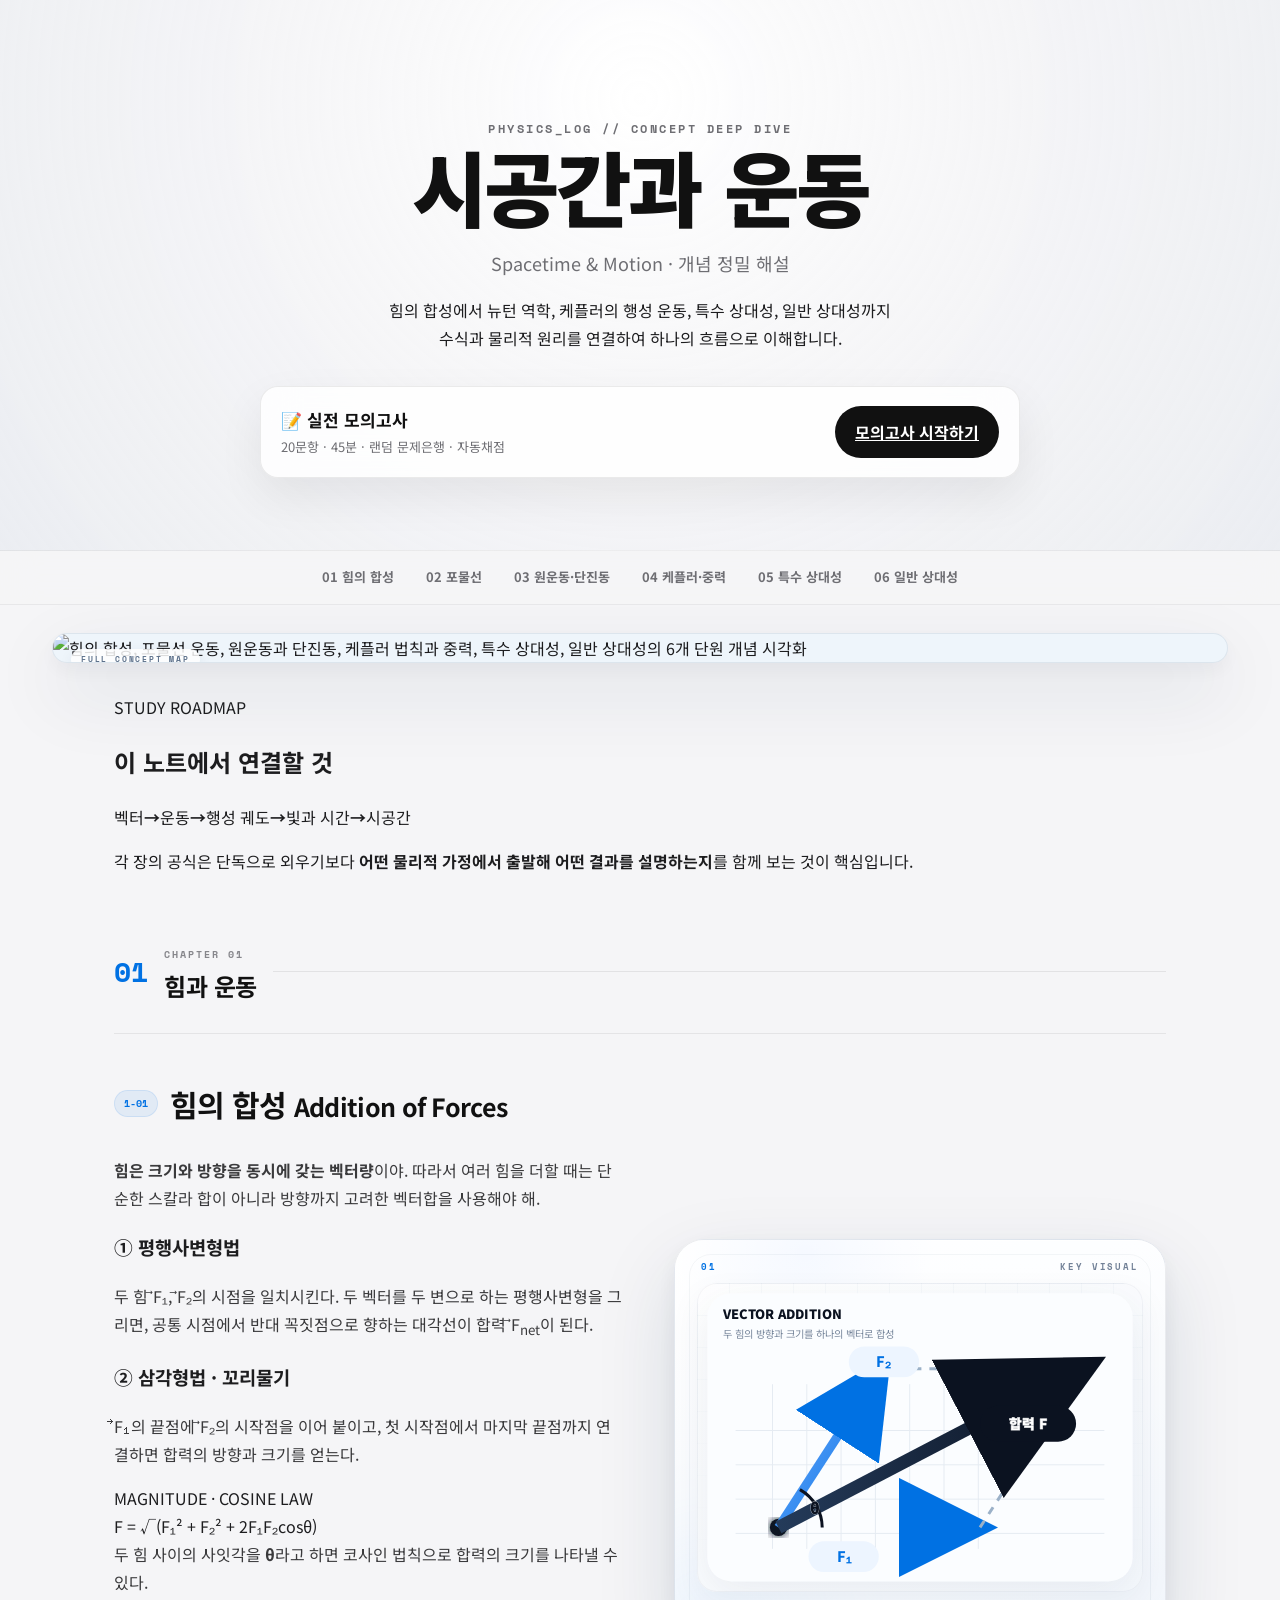
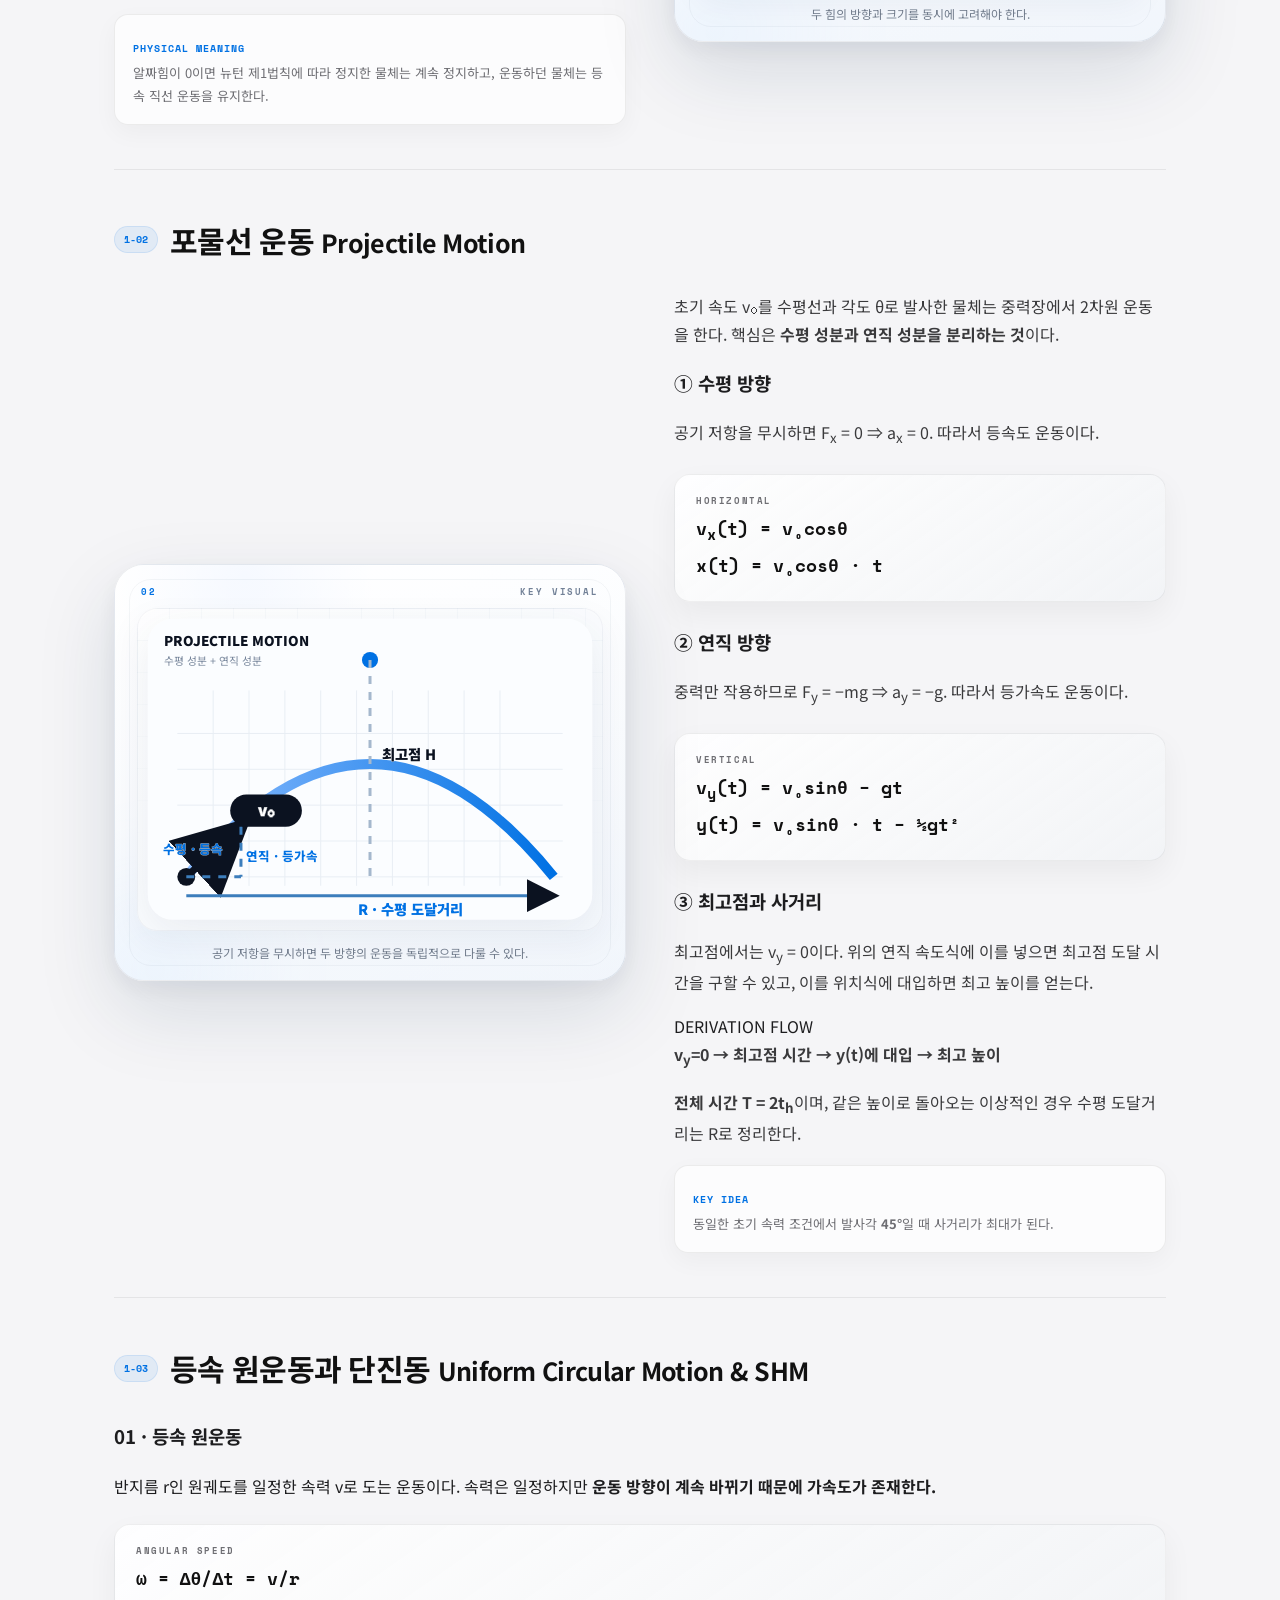
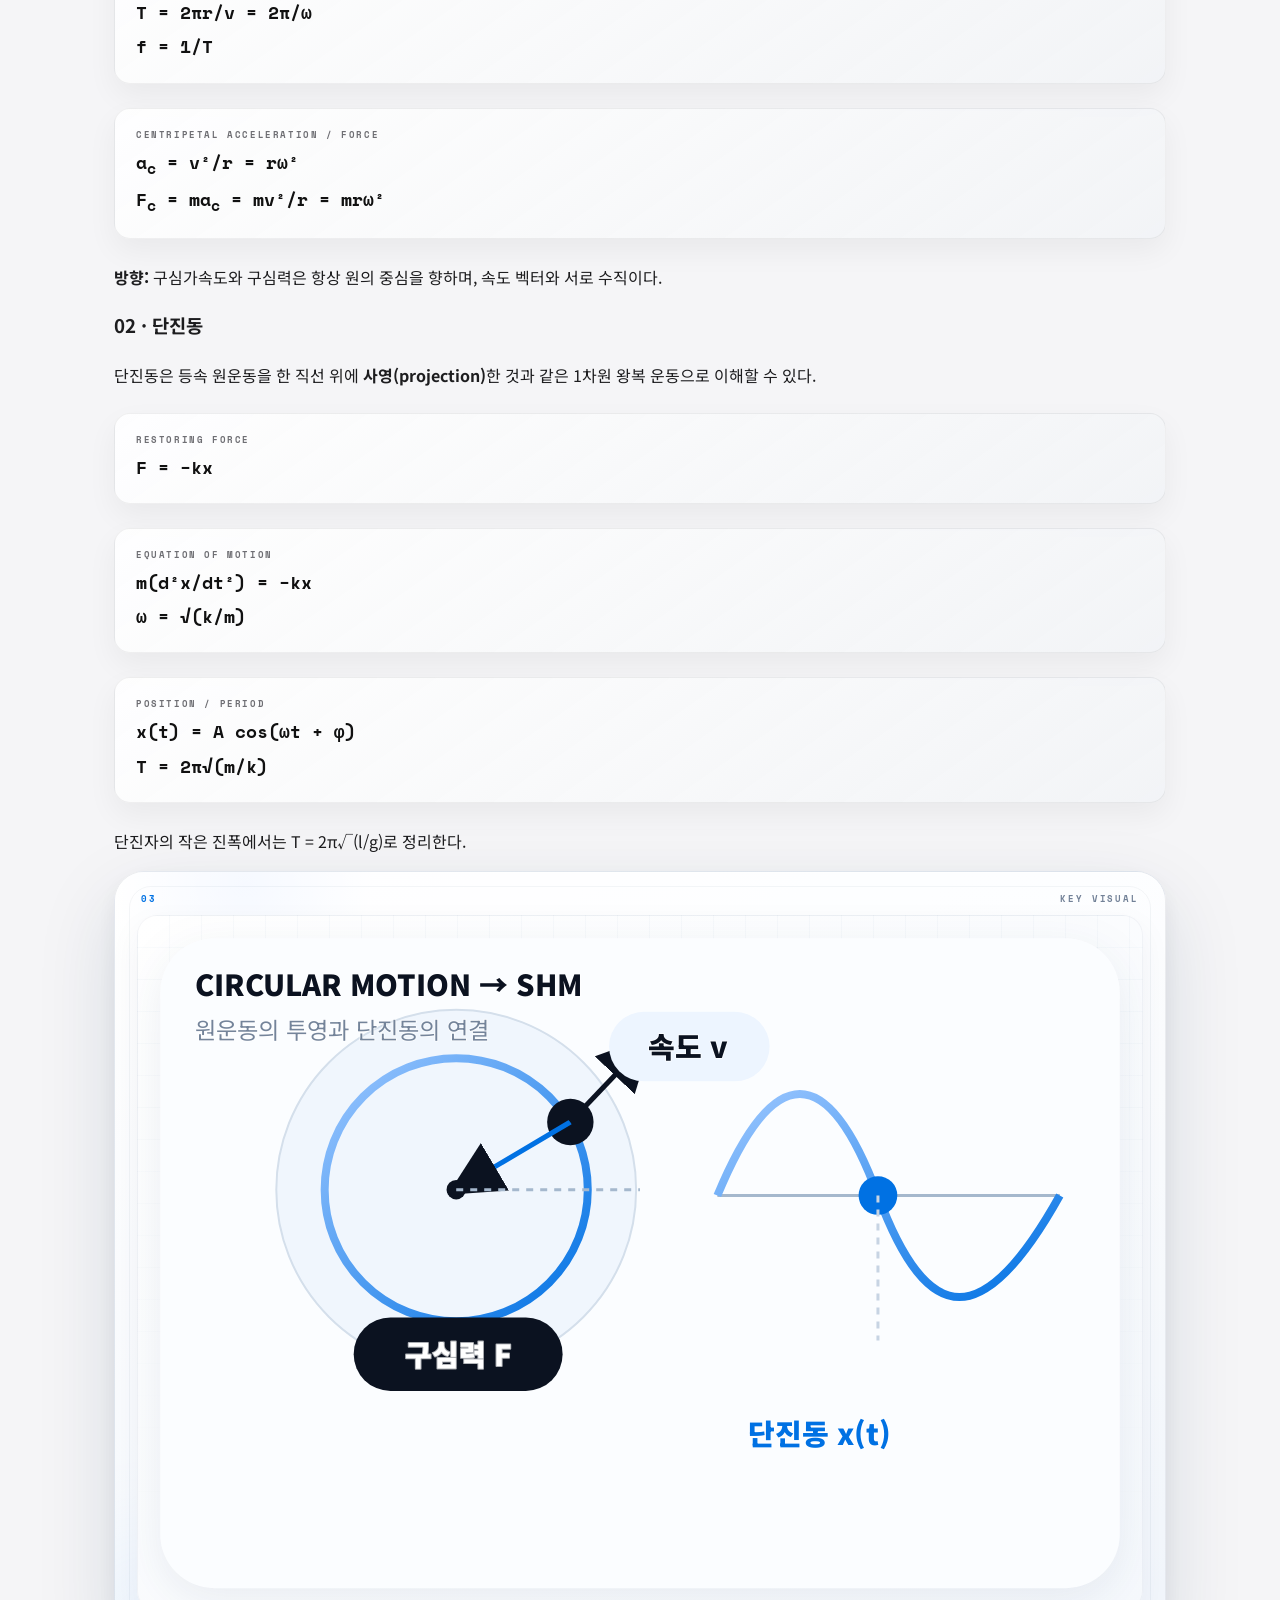
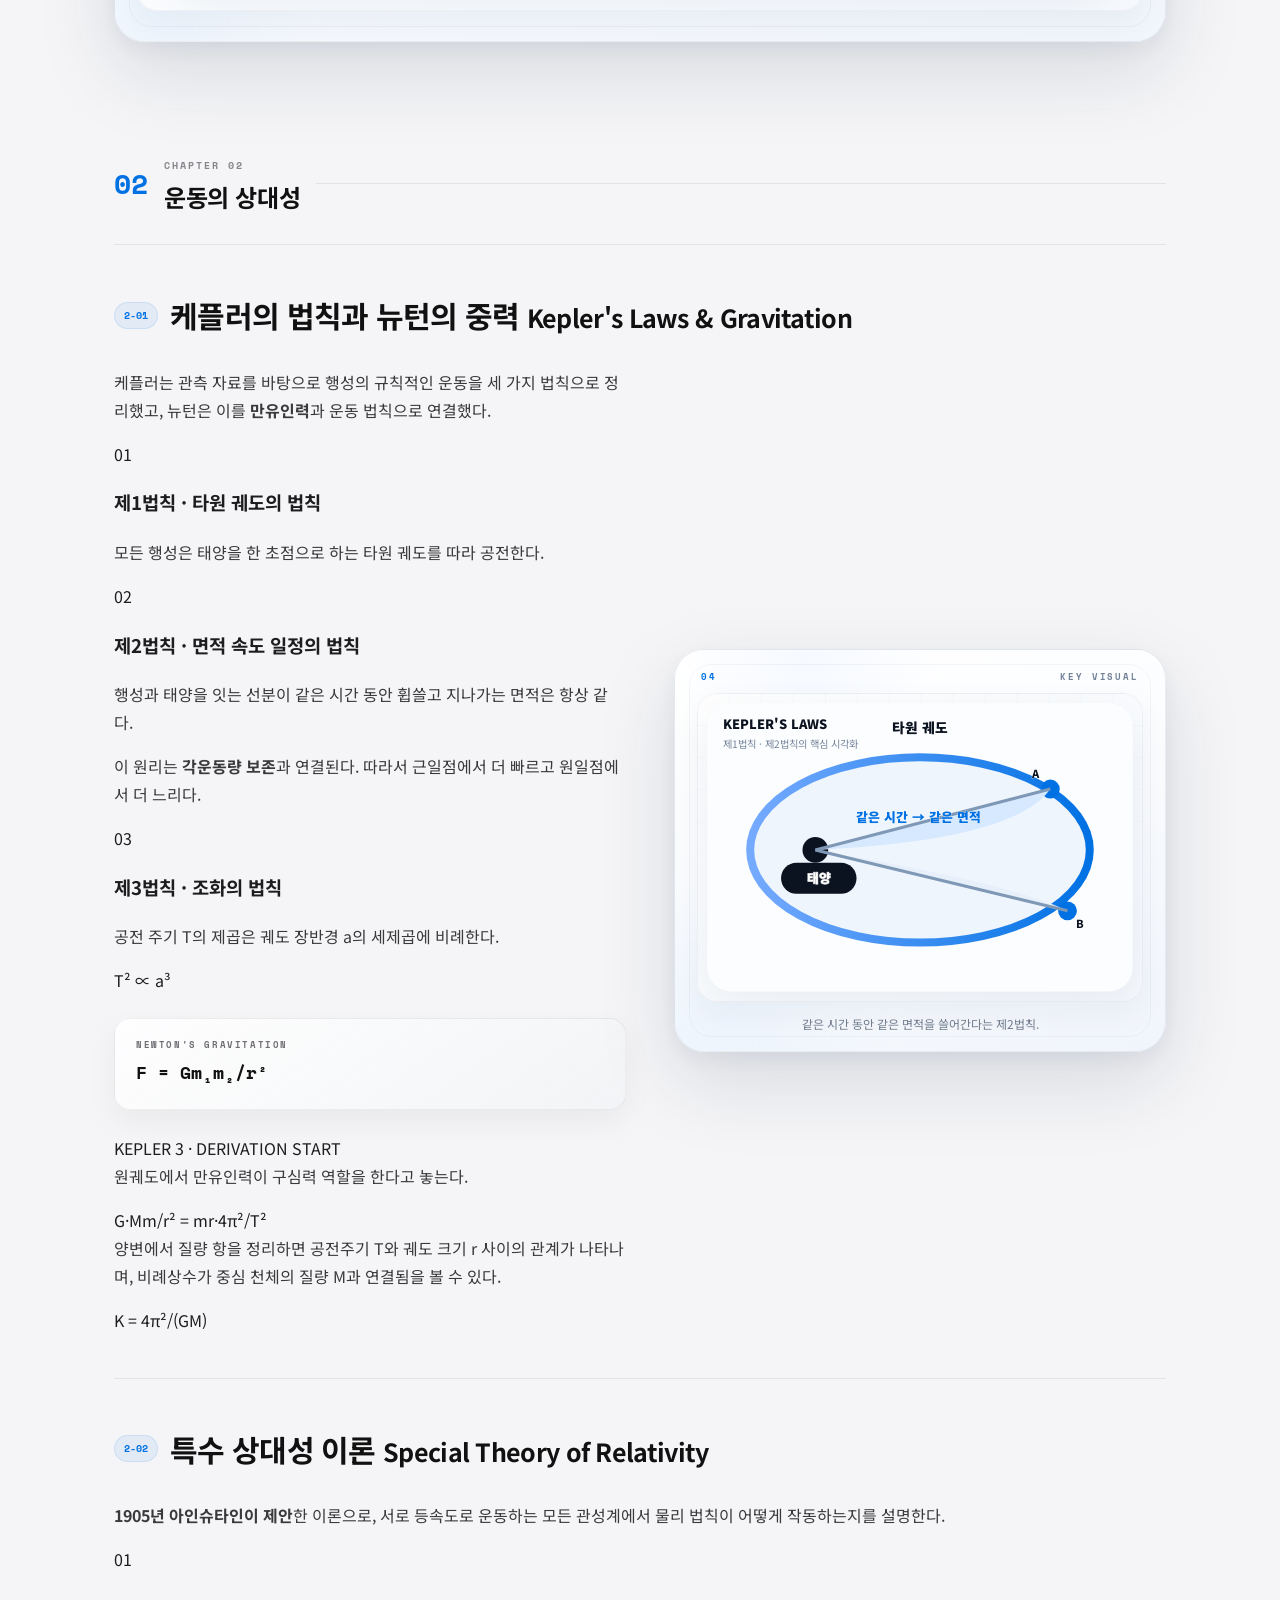
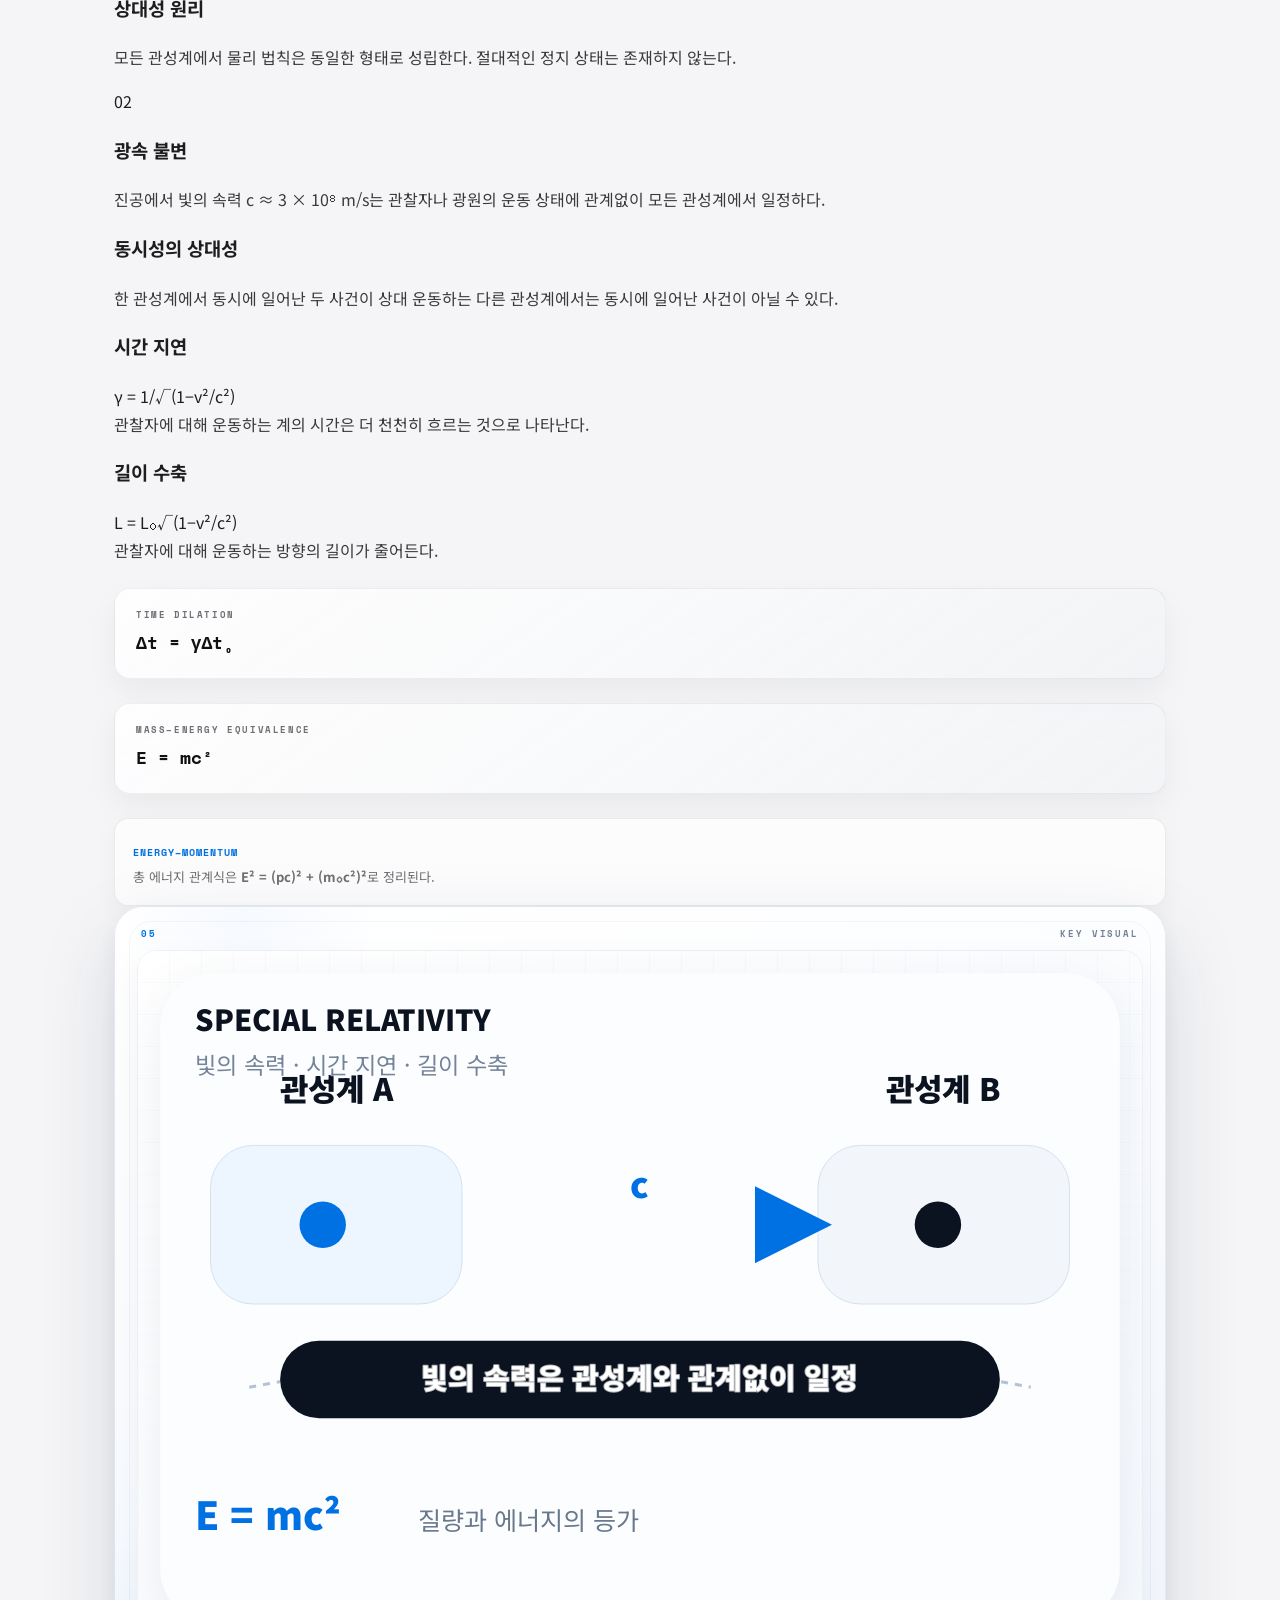
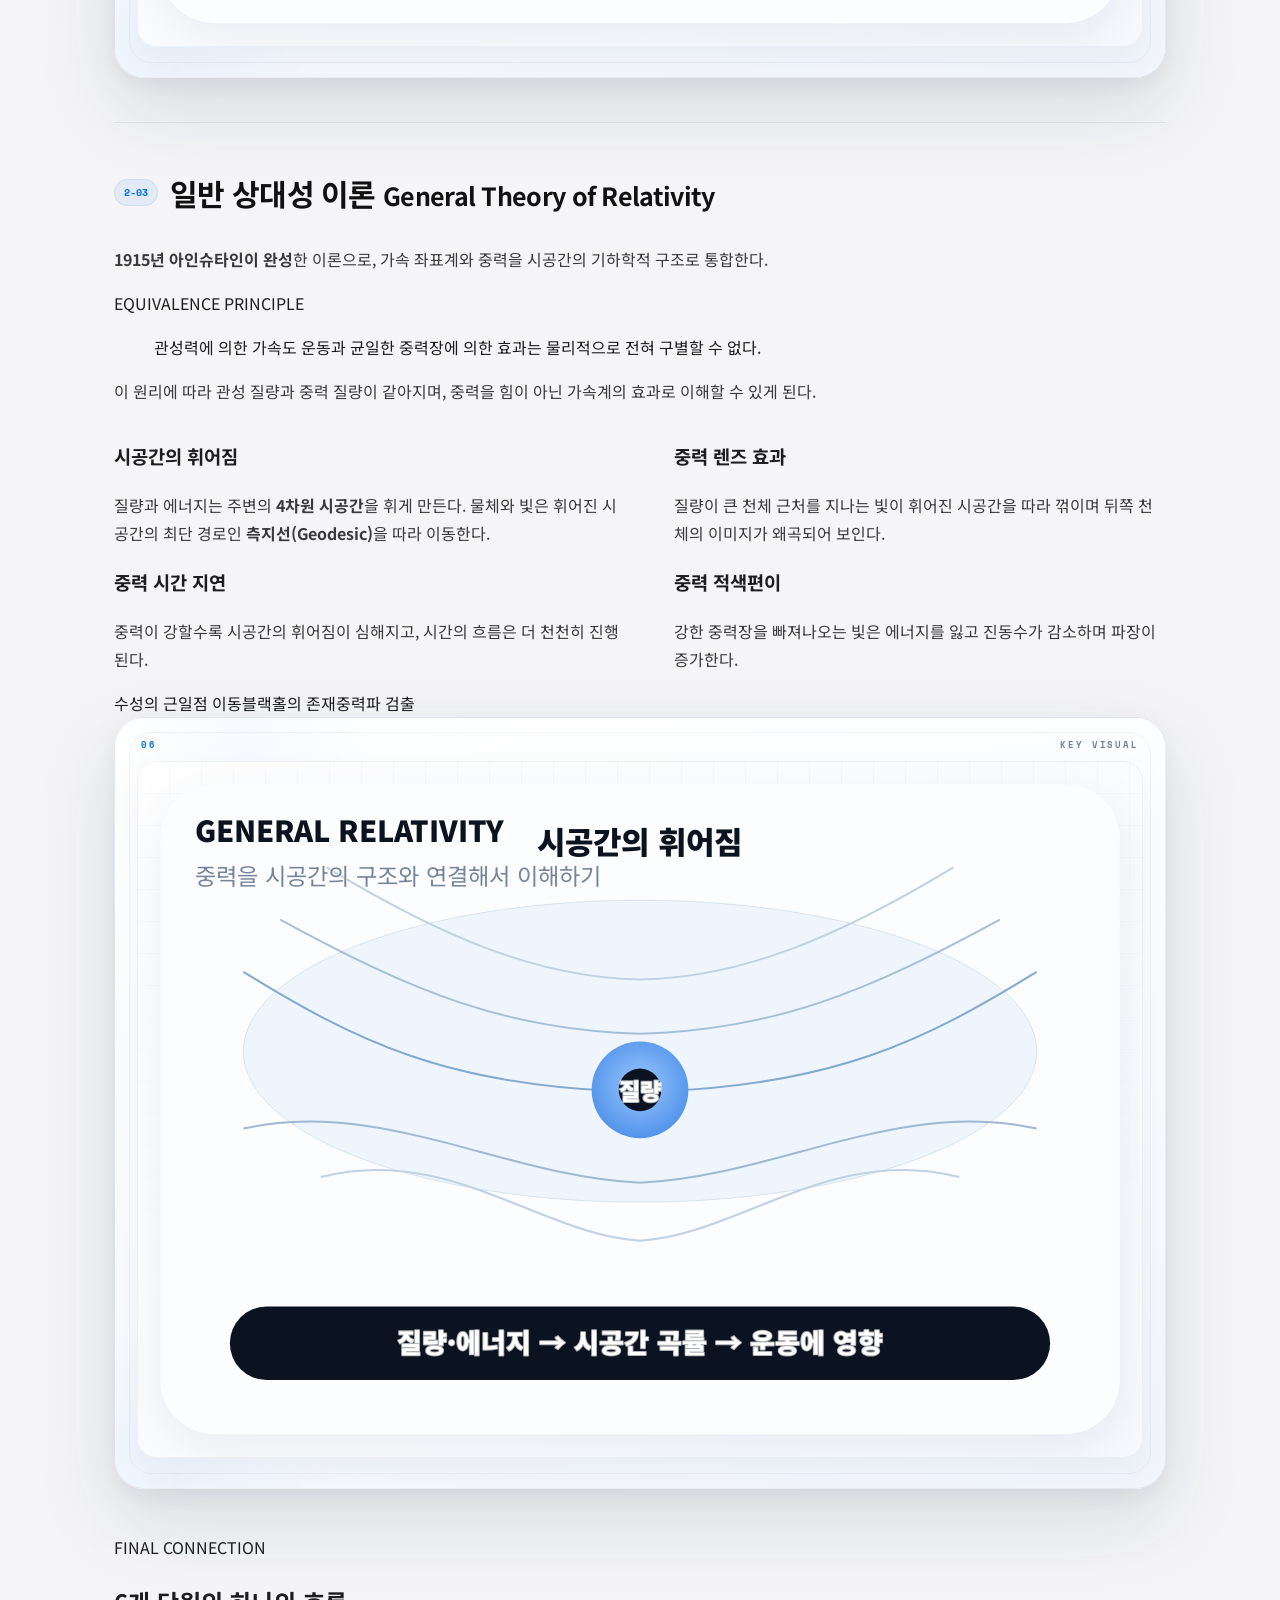
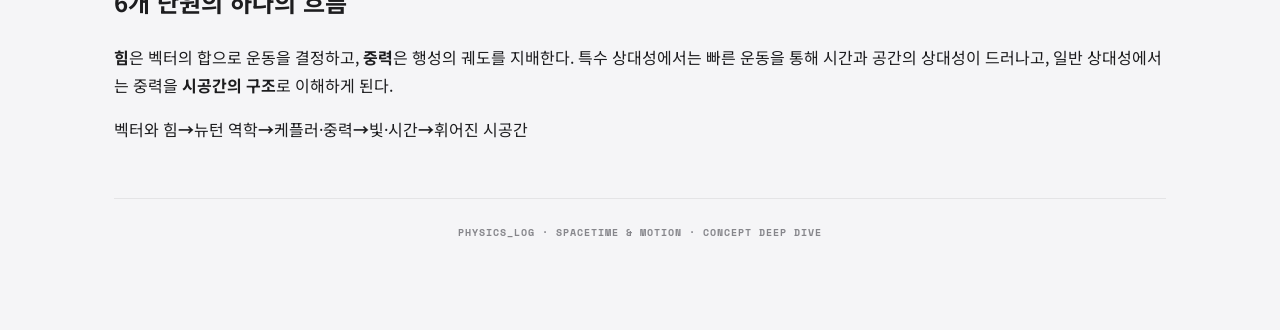
==== commit a392f6ca: "Rebuild study notes with full conceptual explanations" ====
--- a/index.html
+++ b/index.html
@@ -3,33 +3,214 @@
 <head>
 <meta charset="UTF-8">
 <meta name="viewport" content="width=device-width, initial-scale=1.0, viewport-fit=cover">
-<title>시공간과 운동 · 정리노트</title>
+<meta name="theme-color" content="#f5f5f7">
+<title>시공간과 운동 · 개념 정밀 해설</title>
 <link rel="preconnect" href="https://fonts.googleapis.com">
 <link href="https://fonts.googleapis.com/css2?family=Noto+Sans+KR:wght@400;500;700;800;900&family=Orbitron:wght@500;700;900&family=Space+Mono:wght@400;700&display=swap" rel="stylesheet">
-<link rel="stylesheet" href="style.css">
+<link rel="stylesheet" href="style.css?v=notes-20260913">
 </head>
 <body>
 <div class="hero">
-  <div class="eyebrow">PHYSICS_LOG // 정리노트</div>
+  <div class="eyebrow">PHYSICS_LOG // CONCEPT DEEP DIVE</div>
   <h1>시공간과 운동</h1>
-  <div class="kr-sub">힘과 운동부터 상대성까지 · 핵심 개념을 그림으로 정리</div>
+  <div class="kr-sub">Spacetime &amp; Motion · 개념 정밀 해설</div>
+  <p class="hero-desc">힘의 합성에서 뉴턴 역학, 케플러의 행성 운동, 특수 상대성, 일반 상대성까지<br>수식과 물리적 원리를 연결하여 하나의 흐름으로 이해합니다.</p>
   <div class="exam-panel" id="examStartPanel">
     <div class="exam-info"><h3>📝 실전 모의고사</h3><p>20문항 · 45분 · 랜덤 문제은행 · 자동채점</p></div>
     <a class="exam-btn" id="startExamBtn" href="exam.html">모의고사 시작하기</a>
   </div>
-  <div class="meta-row"><span class="chip">01 힘의 합성</span><span class="chip">02 포물선 운동</span><span class="chip">03 원운동·단진동</span><span class="chip">04 케플러·중력</span><span class="chip">05 특수 상대성</span><span class="chip">06 일반 상대성</span></div>
 </div>
-<div class="navbar"><div class="inner"><a class="navlink" href="#s1">힘의 합성</a><a class="navlink" href="#s2">포물선 운동</a><a class="navlink" href="#s3">원운동·단진동</a><a class="navlink" href="#s4">케플러·중력</a><a class="navlink" href="#s5">특수 상대성</a><a class="navlink" href="#s6">일반 상대성</a></div></div>
-<div class="wrap">
-  <div class="part"><span class="num">01</span><div class="txt"><span>CHAPTER</span><h3>힘과 운동</h3></div><div class="rule"></div></div>
-  <section class="chapter" id="s1"><div class="chapter-head"><span class="tag">1-01</span><h2>힘의 합성</h2></div><div class="grid2"><div class="text"><p>힘은 크기와 방향을 모두 갖는 <strong>벡터</strong>야. 여러 힘이 동시에 작용하면 힘을 벡터로 더한 <strong>합력</strong>이 운동을 결정해.</p><ul><li>평행사변형법: 두 힘을 두 변으로 하는 평행사변형의 대각선이 합력</li><li>삼각형법: 벡터를 이어 시작점에서 끝점까지가 합력</li><li>합력이 0이면 정지 또는 등속직선운동</li></ul><div class="formula"><span class="label">RESULTANT FORCE</span>F = √(F₁² + F₂² + 2F₁F₂cosθ)</div></div><div class="visual"><svg viewBox="0 0 360 260" role="img" aria-label="두 힘과 합력 벡터 도식"><defs><marker id="fa" markerWidth="8" markerHeight="8" refX="4" refY="4" orient="auto"><path d="M0 0 L8 4 L0 8 Z"/></marker></defs><line x1="30" y1="220" x2="320" y2="220" stroke="#dbe2ef" stroke-width="2"/><line x1="45" y1="220" x2="205" y2="220" stroke="#3f72af" stroke-width="4" marker-end="url(#fa)"/><line x1="45" y1="220" x2="125" y2="70" stroke="#3f72af" stroke-width="4" marker-end="url(#fa)"/><line x1="205" y1="220" x2="285" y2="70" stroke="#cbd6e5" stroke-dasharray="6 6" stroke-width="2"/><line x1="125" y1="70" x2="285" y2="70" stroke="#cbd6e5" stroke-dasharray="6 6" stroke-width="2"/><line x1="45" y1="220" x2="285" y2="70" stroke="#112d4e" stroke-width="5" marker-end="url(#fa)"/><text x="130" y="246" fill="#3f72af" font-weight="700">F₁</text><text x="65" y="105" fill="#3f72af" font-weight="700">F₂</text><text x="215" y="132" fill="#112d4e" font-weight="900">합력 F</text><text x="72" y="205" fill="#112d4e">θ</text></svg><p class="caption">두 벡터의 대각선 방향이 합력이다.</p></div></div></section>
-  <section class="chapter reverse" id="s2"><div class="chapter-head"><span class="tag">1-02</span><h2>포물선 운동</h2></div><div class="grid2"><div class="text"><p>포물선 운동은 <strong>수평 운동</strong>과 <strong>연직 운동</strong>을 각각 분석한 뒤 합쳐서 생각하면 쉬워.</p><ul><li>수평: 가속도 0 → 등속도 운동</li><li>연직: 중력에 의한 일정한 가속도 → 등가속도 운동</li><li>이상적인 조건에서 같은 높이로 돌아오면 도달거리 R = v₀²sin2θ/g</li></ul><div class="formula"><span class="label">MAX RANGE / HEIGHT</span>R = v₀²sin2θ / g<br>H = v₀²sin²θ / 2g</div></div><div class="visual"><svg viewBox="0 0 360 260" role="img" aria-label="포물선 운동 도식"><defs><marker id="pa" markerWidth="8" markerHeight="8" refX="4" refY="4" orient="auto"><path d="M0 0 L8 4 L0 8 Z"/></marker></defs><line x1="30" y1="220" x2="330" y2="220" stroke="#dbe2ef" stroke-width="3"/><path d="M35 220 Q180 25 325 220" fill="none" stroke="#3f72af" stroke-width="4"/><line x1="35" y1="220" x2="95" y2="150" stroke="#112d4e" stroke-width="4" marker-end="url(#pa)"/><line x1="95" y1="150" x2="95" y2="220" stroke="#cbd6e5" stroke-dasharray="5 5"/><line x1="35" y1="220" x2="95" y2="220" stroke="#cbd6e5" stroke-dasharray="5 5"/><line x1="180" y1="30" x2="180" y2="220" stroke="#cbd6e5" stroke-dasharray="5 5"/><text x="103" y="150" fill="#112d4e" font-weight="700">v₀</text><text x="187" y="125" fill="#112d4e" font-weight="700">H</text><text x="170" y="242" fill="#3f72af" font-weight="700">R</text><text x="39" y="211" fill="#3f72af">수평</text><text x="103" y="210" fill="#3f72af">연직</text></svg><p class="caption">수평은 등속, 연직은 등가속으로 나누어 보면 된다.</p></div></div></section>
-  <section class="chapter" id="s3"><div class="chapter-head"><span class="tag">1-03</span><h2>등속 원운동과 단진동</h2></div><div class="grid2"><div class="text"><p>등속 원운동은 속력은 일정하지만 <strong>방향이 계속 변하기 때문에 가속도</strong>가 존재해.</p><ul><li>구심가속도와 구심력은 항상 중심을 향함</li><li>속도는 궤도의 접선 방향</li><li>각속도 ω = 2π/T = 2πf</li><li>단진동의 복원력은 F = −kx</li></ul><div class="formula"><span class="label">CENTRIPETAL FORCE</span>F = mv²/r = mrω²</div></div><div class="visual"><svg viewBox="0 0 360 260" role="img" aria-label="원운동과 단진동 도식"><defs><marker id="ca" markerWidth="8" markerHeight="8" refX="4" refY="4" orient="auto"><path d="M0 0 L8 4 L0 8 Z"/></marker></defs><circle cx="125" cy="85" r="58" fill="none" stroke="#dbe2ef" stroke-width="3"/><circle cx="168" cy="53" r="7" fill="#112d4e"/><line x1="168" y1="53" x2="125" y2="85" stroke="#3f72af" stroke-width="3" marker-end="url(#ca)"/><line x1="168" y1="53" x2="205" y2="15" stroke="#112d4e" stroke-width="3" marker-end="url(#ca)"/><text x="176" y="18" fill="#112d4e">v</text><text x="137" y="73" fill="#3f72af">F</text><line x1="25" y1="195" x2="335" y2="195" stroke="#dbe2ef" stroke-width="2"/><path d="M30 195 C65 135 100 135 135 195 S205 255 240 195 S305 135 330 190" fill="none" stroke="#3f72af" stroke-width="4"/><line x1="30" y1="160" x2="330" y2="160" stroke="#cbd6e5" stroke-dasharray="5 5"/><text x="257" y="250" fill="#112d4e" font-weight="700">t →</text><text x="41" y="154" fill="#3f72af">A</text></svg><p class="caption">원운동의 한 성분을 투영하면 단진동처럼 나타난다.</p></div></div></section>
-  <div class="part"><span class="num">02</span><div class="txt"><span>CHAPTER</span><h3>운동의 상대성</h3></div><div class="rule"></div></div>
-  <section class="chapter reverse" id="s4"><div class="chapter-head"><span class="tag">2-01</span><h2>케플러의 법칙과 중력</h2></div><div class="grid2"><div class="text"><p>행성의 운동은 케플러 법칙과 뉴턴의 만유인력 법칙으로 연결해서 이해할 수 있어.</p><ul><li>제1법칙: 타원 궤도</li><li>제2법칙: 같은 시간에 같은 면적</li><li>만유인력: F = Gm₁m₂/r²</li></ul><div class="formula"><span class="label">GRAVITATIONAL FORCE</span>F ∝ 1/r²</div></div><div class="visual"><svg viewBox="0 0 360 260" role="img" aria-label="케플러 타원 궤도와 면적 도식"><ellipse cx="190" cy="125" rx="135" ry="75" fill="none" stroke="#3f72af" stroke-width="4"/><circle cx="110" cy="125" r="9" fill="#112d4e"/><circle cx="258" cy="74" r="7" fill="#3f72af"/><circle cx="278" cy="176" r="7" fill="#3f72af"/><path d="M110 125 L258 74 Q245 112 110 125Z" fill="#eef4fa"/><path d="M110 125 L278 176 Q250 150 110 125Z" fill="#f4f7fb"/><line x1="110" y1="125" x2="258" y2="74" stroke="#cbd6e5"/><line x1="110" y1="125" x2="278" y2="176" stroke="#cbd6e5"/><text x="91" y="111" fill="#112d4e" font-weight="700">태양</text><text x="241" y="61" fill="#3f72af">A</text><text x="282" y="191" fill="#3f72af">B</text><text x="145" y="39" fill="#112d4e">타원 궤도</text></svg><p class="caption">같은 시간에 쓸어가는 면적이 같다는 것이 제2법칙의 핵심이다.</p></div></div></section>
-  <section class="chapter" id="s5"><div class="chapter-head"><span class="tag">2-02</span><h2>특수 상대성</h2></div><div class="grid2"><div class="text"><p>특수 상대성 이론에서는 관성계가 달라도 <strong>진공에서 빛의 속력이 일정</strong>하다는 가정을 사용해.</p><ul><li>빛의 속력: 모든 관성계에서 일정</li><li>빠른 상대운동에서 시간 지연</li><li>운동 방향의 길이 수축</li><li>질량-에너지 등가 E = mc²</li></ul><div class="formula"><span class="label">MASS–ENERGY EQUIVALENCE</span>E = mc²</div></div><div class="visual"><svg viewBox="0 0 360 260" role="img" aria-label="특수 상대성 개념도"><defs><marker id="sa" markerWidth="8" markerHeight="8" refX="4" refY="4" orient="auto"><path d="M0 0 L8 4 L0 8 Z"/></marker></defs><rect x="45" y="100" width="105" height="60" rx="12" fill="#eef4fa" stroke="#cbd6e5"/><rect x="210" y="100" width="105" height="60" rx="12" fill="#f4f7fb" stroke="#cbd6e5"/><line x1="150" y1="130" x2="210" y2="130" stroke="#3f72af" stroke-width="4" marker-end="url(#sa)"/><text x="78" y="126" fill="#112d4e" font-weight="700">관성계 A</text><text x="243" y="126" fill="#112d4e" font-weight="700">관성계 B</text><text x="91" y="148" fill="#53647a">빛의 속력 c</text><text x="222" y="148" fill="#53647a">빛의 속력 c</text><text x="103" y="65" fill="#3f72af" font-weight="800">c는 관성계와 무관</text></svg><p class="caption">관성계가 달라도 진공에서 빛의 속력은 일정하다.</p></div></div></section>
-  <section class="chapter reverse" id="s6"><div class="chapter-head"><span class="tag">2-03</span><h2>일반 상대성</h2></div><div class="grid2"><div class="text"><p>중력을 <strong>시공간의 휘어짐</strong>과 연결해 설명하는 이론이야.</p><ul><li>질량·에너지가 시공간을 휘게 함</li><li>물체는 휘어진 시공간에서 자연스러운 경로를 따름</li><li>강한 중력장에서는 시간 지연이 나타남</li></ul></div><div class="visual"><svg viewBox="0 0 360 260" role="img" aria-label="휘어진 시공간과 중력 도식"><path d="M20 175 Q90 115 155 175 T340 175" fill="none" stroke="#cbd6e5" stroke-width="3"/><path d="M20 205 Q90 145 155 205 T340 205" fill="none" stroke="#cbd6e5" stroke-width="3"/><path d="M20 145 Q90 85 155 145 T340 145" fill="none" stroke="#cbd6e5" stroke-width="3"/><ellipse cx="180" cy="165" rx="58" ry="22" fill="#eef4fa" stroke="#3f72af" stroke-width="4"/><circle cx="180" cy="105" r="22" fill="#112d4e"/><path d="M180 127 C180 142 180 150 180 160" stroke="#3f72af" stroke-width="3" stroke-dasharray="5 5"/><text x="130" y="72" fill="#112d4e" font-weight="800">질량·에너지</text><text x="113" y="230" fill="#3f72af" font-weight="800">휘어진 시공간</text></svg><p class="caption">질량과 에너지가 시공간을 휘게 하고, 그 구조가 중력 현상과 연결된다.</p></div></div></section>
-</div>
-<script src="script.js"></script>
+
+<div class="navbar"><div class="inner">
+<a class="navlink" href="#s1">01 힘의 합성</a><a class="navlink" href="#s2">02 포물선</a><a class="navlink" href="#s3">03 원운동·단진동</a><a class="navlink" href="#s4">04 케플러·중력</a><a class="navlink" href="#s5">05 특수 상대성</a><a class="navlink" href="#s6">06 일반 상대성</a>
+</div></div>
+
+<main class="wrap">
+<section class="intro-card">
+  <div class="intro-kicker">STUDY ROADMAP</div>
+  <h2>이 노트에서 연결할 것</h2>
+  <div class="roadmap">
+    <span>벡터</span><b>→</b><span>운동</span><b>→</b><span>행성 궤도</span><b>→</b><span>빛과 시간</span><b>→</b><span>시공간</span>
+  </div>
+  <p>각 장의 공식은 단독으로 외우기보다 <strong>어떤 물리적 가정에서 출발해 어떤 결과를 설명하는지</strong>를 함께 보는 것이 핵심입니다.</p>
+</section>
+
+<div class="part"><span class="num">01</span><div class="txt"><span>CHAPTER 01</span><h3>힘과 운동</h3></div><div class="rule"></div></div>
+
+<section class="chapter" id="s1">
+  <div class="chapter-head"><span class="tag">1-01</span><h2>힘의 합성 <small>Addition of Forces</small></h2></div>
+  <div class="grid2">
+    <div class="text">
+      <p><strong>힘은 크기와 방향을 동시에 갖는 벡터량</strong>이야. 따라서 여러 힘을 더할 때는 단순한 스칼라 합이 아니라 방향까지 고려한 벡터합을 사용해야 해.</p>
+      <h3>① 평행사변형법</h3>
+      <p>두 힘 <span class="math">⃗F₁</span>, <span class="math">⃗F₂</span>의 시점을 일치시킨다. 두 벡터를 두 변으로 하는 평행사변형을 그리면, 공통 시점에서 반대 꼭짓점으로 향하는 대각선이 합력 <span class="math">⃗F<sub>net</sub></span>이 된다.</p>
+      <h3>② 삼각형법 · 꼬리물기</h3>
+      <p><span class="math">⃗F₁</span>의 끝점에 <span class="math">⃗F₂</span>의 시작점을 이어 붙이고, 첫 시작점에서 마지막 끝점까지 연결하면 합력의 방향과 크기를 얻는다.</p>
+      <div class="derivation">
+        <span class="label">MAGNITUDE · COSINE LAW</span>
+        <div class="big-formula">F = √(F₁² + F₂² + 2F₁F₂cosθ)</div>
+        <p>두 힘 사이의 사잇각을 <strong>θ</strong>라고 하면 코사인 법칙으로 합력의 크기를 나타낼 수 있다.</p>
+      </div>
+      <div class="callout"><span class="ttl">PHYSICAL MEANING</span><p>알짜힘이 0이면 뉴턴 제1법칙에 따라 정지한 물체는 계속 정지하고, 운동하던 물체는 등속 직선 운동을 유지한다.</p></div>
+    </div>
+    <div class="visual">
+      <svg viewBox="0 0 520 360" role="img" aria-label="힘의 합성 평행사변형법">
+        <defs><linearGradient id="v1" x1="0" y1="0" x2="1" y2="1"><stop offset="0" stop-color="#76adff"/><stop offset="1" stop-color="#0071e3"/></linearGradient><marker id="a1" markerWidth="12" markerHeight="12" refX="10" refY="6" orient="auto"><path d="M0 0L12 6L0 12Z" fill="#0071e3"/></marker><marker id="a1d" markerWidth="13" markerHeight="13" refX="11" refY="6.5" orient="auto"><path d="M0 0L13 6.5L0 13Z" fill="#0b1220"/></marker></defs>
+        <rect x="12" y="12" width="496" height="336" rx="28" fill="#fbfdff"/>
+        <g opacity=".3" stroke="#adc0d4"><path d="M50 300H475"/><path d="M50 260H475"/><path d="M50 220H475"/><path d="M50 180H475"/><path d="M92 100V315"/><path d="M132 100V315"/><path d="M172 100V315"/><path d="M212 100V315"/><path d="M252 100V315"/><path d="M292 100V315"/></g>
+        <circle cx="90" cy="285" r="9" fill="#0b1220"/><line x1="90" y1="285" x2="328" y2="285" stroke="url(#v1)" stroke-width="9" marker-end="url(#a1)"/><line x1="90" y1="285" x2="214" y2="102" stroke="url(#v1)" stroke-width="9" marker-end="url(#a1)"/><line x1="328" y1="285" x2="452" y2="102" stroke="#9cb2c9" stroke-width="3" stroke-dasharray="8 8"/><line x1="214" y1="102" x2="452" y2="102" stroke="#9cb2c9" stroke-width="3" stroke-dasharray="8 8"/><line x1="90" y1="285" x2="452" y2="102" stroke="#0b1220" stroke-width="12" marker-end="url(#a1d)"/>
+        <text x="30" y="42" fill="#0b1220" font-size="15" font-weight="900">VECTOR ADDITION</text><text x="30" y="64" fill="#74849a" font-size="12">평행사변형의 대각선 = 합력</text><text x="135" y="319" fill="#0071e3" font-size="17" font-weight="900">F₁</text><text x="150" y="117" fill="#0071e3" font-size="17" font-weight="900">F₂</text><rect x="328" y="148" width="112" height="42" rx="21" fill="#0b1220"/><text x="384" y="175" fill="#fff" text-anchor="middle" font-size="16" font-weight="900">Fnet</text><text x="126" y="266" fill="#0b1220" font-size="18" font-weight="900">θ</text>
+      </svg>
+      <p class="caption">두 힘의 방향과 크기를 동시에 고려해야 한다.</p>
+    </div>
+  </div>
+</section>
+
+<section class="chapter" id="s2">
+  <div class="chapter-head"><span class="tag">1-02</span><h2>포물선 운동 <small>Projectile Motion</small></h2></div>
+  <div class="grid2 reverse-grid">
+    <div class="visual">
+      <svg viewBox="0 0 520 360" role="img" aria-label="포물선 운동의 수평 연직 성분">
+        <defs><linearGradient id="v2" x1="0" x2="1"><stop offset="0" stop-color="#8bbcff"/><stop offset="1" stop-color="#0071e3"/></linearGradient><marker id="a2" markerWidth="12" markerHeight="12" refX="10" refY="6" orient="auto"><path d="M0 0L12 6L0 12Z" fill="#0b1220"/></marker><marker id="a2o" markerWidth="12" markerHeight="12" refX="10" refY="6" orient="auto"><path d="M0 0L12 6L0 12Z" fill="#ff8a00"/></marker></defs>
+        <rect x="12" y="12" width="496" height="336" rx="28" fill="#fbfdff"/>
+        <g opacity=".25" stroke="#aec0d3"><path d="M45 300H475"/><path d="M45 260H475"/><path d="M45 220H475"/><path d="M45 180H475"/><path d="M45 140H475"/><path d="M85 92V310"/><path d="M125 92V310"/><path d="M165 92V310"/><path d="M205 92V310"/><path d="M245 92V310"/><path d="M285 92V310"/><path d="M325 92V310"/><path d="M365 92V310"/><path d="M405 92V310"/></g>
+        <path d="M55 300 Q260 48 465 300" fill="none" stroke="url(#v2)" stroke-width="10"/><circle cx="55" cy="300" r="9" fill="#0b1220"/><circle cx="260" cy="58" r="9" fill="#0071e3"/>
+        <line x1="55" y1="300" x2="116" y2="244" stroke="#0b1220" stroke-width="7" marker-end="url(#a2)"/><line x1="55" y1="300" x2="116" y2="300" stroke="#ff8a00" stroke-width="5" marker-end="url(#a2o)"/><line x1="116" y1="244" x2="116" y2="300" stroke="#3c7ebc" stroke-width="3" stroke-dasharray="8 8"/><line x1="260" y1="58" x2="260" y2="300" stroke="#9fb5cc" stroke-width="3" stroke-dasharray="8 8"/>
+        <text x="30" y="42" fill="#0b1220" font-size="15" font-weight="900">PROJECTILE MOTION</text><text x="30" y="64" fill="#74849a" font-size="12">수평 운동 + 연직 운동</text><rect x="103" y="207" width="80" height="36" rx="18" fill="#0b1220"/><text x="143" y="231" fill="#fff" text-anchor="middle" font-size="17" font-weight="900">v₀</text><text x="274" y="170" fill="#0b1220" font-size="16" font-weight="900">최고점 H</text><text x="245" y="343" fill="#0071e3" font-size="16" font-weight="900">R · 수평 도달거리</text><text x="29" y="275" fill="#0071e3" font-size="14" font-weight="800">x : 등속</text><text x="121" y="282" fill="#0071e3" font-size="14" font-weight="800">y : 등가속</text>
+      </svg>
+      <p class="caption">공기 저항을 무시하면 두 방향의 운동을 독립적으로 다룰 수 있다.</p>
+    </div>
+    <div class="text">
+      <p>초기 속도 <span class="math">v₀</span>를 수평선과 각도 <span class="math">θ</span>로 발사한 물체는 중력장에서 2차원 운동을 한다. 핵심은 <strong>수평 성분과 연직 성분을 분리하는 것</strong>이다.</p>
+      <h3>① 수평 방향</h3>
+      <p>공기 저항을 무시하면 <span class="math">F<sub>x</sub> = 0 ⇒ a<sub>x</sub> = 0</span>. 따라서 등속도 운동이다.</p>
+      <div class="formula"><span class="label">HORIZONTAL</span>v<sub>x</sub>(t) = v₀cosθ<br>x(t) = v₀cosθ · t</div>
+      <h3>② 연직 방향</h3>
+      <p>중력만 작용하므로 <span class="math">F<sub>y</sub> = −mg ⇒ a<sub>y</sub> = −g</span>. 따라서 등가속도 운동이다.</p>
+      <div class="formula"><span class="label">VERTICAL</span>v<sub>y</sub>(t) = v₀sinθ − gt<br>y(t) = v₀sinθ · t − ½gt²</div>
+      <h3>③ 최고점과 사거리</h3>
+      <p>최고점에서는 <span class="math">v<sub>y</sub> = 0</span>이다. 위의 연직 속도식에 이를 넣으면 최고점 도달 시간을 구할 수 있고, 이를 위치식에 대입하면 최고 높이를 얻는다.</p>
+      <div class="derivation"><span class="label">DERIVATION FLOW</span><p><strong>v<sub>y</sub>=0 → 최고점 시간 → y(t)에 대입 → 최고 높이</strong></p><p><strong>전체 시간 T = 2t<sub>h</sub></strong>이며, 같은 높이로 돌아오는 이상적인 경우 수평 도달거리는 <span class="math">R</span>로 정리한다.</p></div>
+      <div class="callout"><span class="ttl">KEY IDEA</span><p>동일한 초기 속력 조건에서 발사각 <strong>45°</strong>일 때 사거리가 최대가 된다.</p></div>
+    </div>
+  </div>
+</section>
+
+<section class="chapter" id="s3">
+  <div class="chapter-head"><span class="tag">1-03</span><h2>등속 원운동과 단진동 <small>Uniform Circular Motion &amp; SHM</small></h2></div>
+  <div class="split-2">
+    <article class="subcard">
+      <h3>01 · 등속 원운동</h3>
+      <p>반지름 <span class="math">r</span>인 원궤도를 일정한 속력 <span class="math">v</span>로 도는 운동이다. 속력은 일정하지만 <strong>운동 방향이 계속 바뀌기 때문에 가속도가 존재한다.</strong></p>
+      <div class="formula"><span class="label">ANGULAR SPEED</span>ω = Δθ/Δt = v/r<br>T = 2πr/v = 2π/ω<br>f = 1/T</div>
+      <div class="formula"><span class="label">CENTRIPETAL ACCELERATION / FORCE</span>a<sub>c</sub> = v²/r = rω²<br>F<sub>c</sub> = ma<sub>c</sub> = mv²/r = mrω²</div>
+      <p class="small-note"><strong>방향:</strong> 구심가속도와 구심력은 항상 원의 중심을 향하며, 속도 벡터와 서로 수직이다.</p>
+    </article>
+    <article class="subcard">
+      <h3>02 · 단진동</h3>
+      <p>단진동은 등속 원운동을 한 직선 위에 <strong>사영(projection)</strong>한 것과 같은 1차원 왕복 운동으로 이해할 수 있다.</p>
+      <div class="formula"><span class="label">RESTORING FORCE</span>F = −kx</div>
+      <div class="formula"><span class="label">EQUATION OF MOTION</span>m(d²x/dt²) = −kx<br>ω = √(k/m)</div>
+      <div class="formula"><span class="label">POSITION / PERIOD</span>x(t) = A cos(ωt + φ)<br>T = 2π√(m/k)</div>
+      <p class="small-note">단진자의 작은 진폭에서는 <span class="math">T = 2π√(l/g)</span>로 정리한다.</p>
+    </article>
+  </div>
+  <div class="visual wide-visual">
+    <svg viewBox="0 0 1040 310" role="img" aria-label="원운동과 단진동 연결 시각화">
+      <defs><linearGradient id="v3" x1="0" y1="0" x2="1" y2="1"><stop offset="0" stop-color="#9ec8ff"/><stop offset="1" stop-color="#0071e3"/></linearGradient><marker id="a3" markerWidth="11" markerHeight="11" refX="9" refY="5.5" orient="auto"><path d="M0 0L11 5.5L0 11Z" fill="#0b1220"/></marker></defs>
+      <rect x="8" y="8" width="1024" height="294" rx="28" fill="#fbfdff"/><circle cx="250" cy="151" r="102" fill="#f0f6fd"/><circle cx="250" cy="151" r="78" fill="none" stroke="url(#v3)" stroke-width="8"/><circle cx="316" cy="110" r="12" fill="#0b1220"/><line x1="316" y1="110" x2="250" y2="151" stroke="#0071e3" stroke-width="5" marker-end="url(#a3)"/><line x1="316" y1="110" x2="365" y2="61" stroke="#0b1220" stroke-width="5" marker-end="url(#a3)"/><line x1="250" y1="151" x2="410" y2="151" stroke="#abc0d5" stroke-width="3" stroke-dasharray="7 7"/>
+      <line x1="500" y1="151" x2="970" y2="151" stroke="#a9bdcf" stroke-width="3"/><path d="M500 151 C570 55 640 55 705 151 S840 247 970 151" fill="none" stroke="url(#v3)" stroke-width="8"/><line x1="705" y1="151" x2="705" y2="250" stroke="#c3d1df" stroke-width="3" stroke-dasharray="7 7"/><circle cx="705" cy="151" r="10" fill="#0071e3"/>
+      <text x="30" y="40" fill="#0b1220" font-size="15" font-weight="900">UNIFORM CIRCULAR MOTION → SHM</text><text x="30" y="63" fill="#74849a" font-size="12">원운동의 한 축 성분을 사영하면 단진동으로 나타난다.</text><rect x="169" y="222" width="162" height="38" rx="19" fill="#0b1220"/><text x="250" y="246" fill="#fff" text-anchor="middle" font-size="15" font-weight="900">구심가속도 · Fᶜ</text><rect x="807" y="225" width="150" height="38" rx="19" fill="#edf5ff"/><text x="882" y="249" fill="#0071e3" text-anchor="middle" font-size="15" font-weight="900">x(t) · 단진동</text>
+    </svg>
+  </div>
+</section>
+
+<div class="part"><span class="num">02</span><div class="txt"><span>CHAPTER 02</span><h3>운동의 상대성</h3></div><div class="rule"></div></div>
+
+<section class="chapter" id="s4">
+  <div class="chapter-head"><span class="tag">2-01</span><h2>케플러의 법칙과 뉴턴의 중력 <small>Kepler's Laws &amp; Gravitation</small></h2></div>
+  <div class="grid2">
+    <div class="text">
+      <p>케플러는 관측 자료를 바탕으로 행성의 규칙적인 운동을 세 가지 법칙으로 정리했고, 뉴턴은 이를 <strong>만유인력</strong>과 운동 법칙으로 연결했다.</p>
+      <div class="law-card"><span class="law-no">01</span><div><h3>제1법칙 · 타원 궤도의 법칙</h3><p>모든 행성은 태양을 한 초점으로 하는 타원 궤도를 따라 공전한다.</p></div></div>
+      <div class="law-card"><span class="law-no orange">02</span><div><h3>제2법칙 · 면적 속도 일정의 법칙</h3><p>행성과 태양을 잇는 선분이 같은 시간 동안 휩쓸고 지나가는 면적은 항상 같다.</p><p class="small-note">이 원리는 <strong>각운동량 보존</strong>과 연결된다. 따라서 근일점에서 더 빠르고 원일점에서 더 느리다.</p></div></div>
+      <div class="law-card"><span class="law-no purple">03</span><div><h3>제3법칙 · 조화의 법칙</h3><p>공전 주기 <span class="math">T</span>의 제곱은 궤도 장반경 <span class="math">a</span>의 세제곱에 비례한다.</p><div class="big-formula">T² ∝ a³</div></div></div>
+      <div class="formula"><span class="label">NEWTON'S GRAVITATION</span>F = Gm₁m₂/r²</div>
+      <div class="derivation"><span class="label">KEPLER 3 · DERIVATION START</span><p>원궤도에서 만유인력이 구심력 역할을 한다고 놓는다.</p><div class="big-formula">G·Mm/r² = mr·4π²/T²</div><p>양변에서 질량 항을 정리하면 공전주기 <span class="math">T</span>와 궤도 크기 <span class="math">r</span> 사이의 관계가 나타나며, 비례상수가 중심 천체의 질량 <span class="math">M</span>과 연결됨을 볼 수 있다.</p><div class="big-formula">K = 4π²/(GM)</div></div>
+    </div>
+    <div class="visual">
+      <svg viewBox="0 0 520 500" role="img" aria-label="케플러 타원 궤도와 면적 속도">
+        <rect x="12" y="12" width="496" height="476" rx="28" fill="#fbfdff"/>
+        <ellipse cx="270" cy="245" rx="195" ry="115" fill="#eef5fd" stroke="#0071e3" stroke-width="7"/><circle cx="148" cy="245" r="16" fill="#0b1220"/><circle cx="411" cy="166" r="11" fill="#0071e3"/><circle cx="427" cy="330" r="11" fill="#0071e3"/><path d="M148 245L411 166Q370 219 148 245Z" fill="#d9eaff"/><path d="M148 245L427 330Q371 299 148 245Z" fill="#e7f0fa"/><line x1="148" y1="245" x2="411" y2="166" stroke="#7f98b2" stroke-width="3"/><line x1="148" y1="245" x2="427" y2="330" stroke="#7f98b2" stroke-width="3"/>
+        <text x="254" y="90" fill="#0b1220" font-size="18" font-weight="900">타원 궤도</text><text x="198" y="214" fill="#0071e3" font-size="15" font-weight="900">같은 시간 → 같은 면적</text><rect x="105" y="265" width="86" height="36" rx="18" fill="#0b1220"/><text x="148" y="289" fill="#fff" text-anchor="middle" font-size="15" font-weight="900">태양</text><text x="396" y="157" fill="#0b1220" font-size="13" font-weight="800">A</text><text x="434" y="348" fill="#0b1220" font-size="13" font-weight="800">B</text><text x="30" y="46" fill="#0b1220" font-size="15" font-weight="900">KEPLER'S LAWS</text><text x="30" y="68" fill="#74849a" font-size="12">제1법칙 · 제2법칙의 시각화</text><rect x="72" y="392" width="376" height="60" rx="20" fill="#f1f6fc" stroke="#d8e4ef"/><text x="260" y="418" text-anchor="middle" fill="#12345b" font-size="14" font-weight="800">근일점: 속력 ↑</text><text x="260" y="439" text-anchor="middle" fill="#58718f" font-size="12">원일점: 속력 ↓</text>
+      </svg>
+      <p class="caption">같은 시간 동안 같은 면적을 쓸어간다는 제2법칙.</p>
+    </div>
+  </div>
+</section>
+
+<section class="chapter" id="s5">
+  <div class="chapter-head"><span class="tag">2-02</span><h2>특수 상대성 이론 <small>Special Theory of Relativity</small></h2></div>
+  <div class="text full-text">
+    <p><strong>1905년 아인슈타인이 제안</strong>한 이론으로, 서로 등속도로 운동하는 모든 관성계에서 물리 법칙이 어떻게 작동하는지를 설명한다.</p>
+    <div class="postulates">
+      <article><span>01</span><h3>상대성 원리</h3><p>모든 관성계에서 물리 법칙은 동일한 형태로 성립한다. 절대적인 정지 상태는 존재하지 않는다.</p></article>
+      <article><span>02</span><h3>광속 불변</h3><p>진공에서 빛의 속력 <span class="math">c ≈ 3 × 10⁸ m/s</span>는 관찰자나 광원의 운동 상태에 관계없이 모든 관성계에서 일정하다.</p></article>
+    </div>
+    <div class="grid3">
+      <div class="info-card"><h3>동시성의 상대성</h3><p>한 관성계에서 동시에 일어난 두 사건이 상대 운동하는 다른 관성계에서는 동시에 일어난 사건이 아닐 수 있다.</p></div>
+      <div class="info-card"><h3>시간 지연</h3><div class="big-formula">γ = 1/√(1−v²/c²)</div><p>관찰자에 대해 운동하는 계의 시간은 더 천천히 흐르는 것으로 나타난다.</p></div>
+      <div class="info-card"><h3>길이 수축</h3><div class="big-formula">L = L₀√(1−v²/c²)</div><p>관찰자에 대해 운동하는 방향의 길이가 줄어든다.</p></div>
+    </div>
+    <div class="formula"><span class="label">TIME DILATION</span>Δt = γΔt₀</div>
+    <div class="formula"><span class="label">MASS–ENERGY EQUIVALENCE</span>E = mc²</div>
+    <div class="callout"><span class="ttl">ENERGY–MOMENTUM</span><p>총 에너지 관계식은 <strong>E² = (pc)² + (m₀c²)²</strong>로 정리된다.</p></div>
+  </div>
+  <div class="visual wide-visual">
+    <svg viewBox="0 0 1040 270" role="img" aria-label="특수 상대성 두 관성계와 빛의 속력">
+      <defs><linearGradient id="v5" x1="0" x2="1"><stop offset="0" stop-color="#8bbcff"/><stop offset="1" stop-color="#0071e3"/></linearGradient><marker id="a5" markerWidth="12" markerHeight="12" refX="10" refY="6" orient="auto"><path d="M0 0L12 6L0 12Z" fill="#0071e3"/></marker></defs>
+      <rect x="8" y="8" width="1024" height="254" rx="28" fill="#fbfdff"/><rect x="80" y="88" width="190" height="78" rx="22" fill="#edf5ff" stroke="#d2e0ef"/><rect x="770" y="88" width="190" height="78" rx="22" fill="#f3f6fa" stroke="#d2dde8"/><circle cx="175" cy="127" r="12" fill="#0071e3"/><circle cx="865" cy="127" r="12" fill="#0b1220"/><line x1="270" y1="127" x2="770" y2="127" stroke="url(#v5)" stroke-width="8" marker-end="url(#a5)"/><text x="175" y="62" text-anchor="middle" fill="#0b1220" font-size="17" font-weight="900">관성계 A</text><text x="865" y="62" text-anchor="middle" fill="#0b1220" font-size="17" font-weight="900">관성계 B</text><text x="520" y="112" text-anchor="middle" fill="#0071e3" font-size="18" font-weight="900">c = 일정</text><rect x="340" y="187" width="360" height="42" rx="21" fill="#0b1220"/><text x="520" y="214" text-anchor="middle" fill="#fff" font-size="15" font-weight="800">관성계와 무관하게 진공의 빛의 속력은 일정</text>
+    </svg>
+  </div>
+</section>
+
+<section class="chapter" id="s6">
+  <div class="chapter-head"><span class="tag">2-03</span><h2>일반 상대성 이론 <small>General Theory of Relativity</small></h2></div>
+  <div class="text full-text">
+    <p><strong>1915년 아인슈타인이 완성</strong>한 이론으로, 가속 좌표계와 중력을 시공간의 기하학적 구조로 통합한다.</p>
+    <div class="equivalence"><span class="label">EQUIVALENCE PRINCIPLE</span><blockquote>관성력에 의한 가속도 운동과 균일한 중력장에 의한 효과는 물리적으로 전혀 구별할 수 없다.</blockquote><p>이 원리에 따라 관성 질량과 중력 질량이 같아지며, 중력을 힘이 아닌 가속계의 효과로 이해할 수 있게 된다.</p></div>
+    <div class="grid2 concept-grid">
+      <div>
+        <h3>시공간의 휘어짐</h3><p>질량과 에너지는 주변의 <strong>4차원 시공간</strong>을 휘게 만든다. 물체와 빛은 휘어진 시공간의 최단 경로인 <strong>측지선(Geodesic)</strong>을 따라 이동한다.</p>
+        <h3>중력 시간 지연</h3><p>중력이 강할수록 시공간의 휘어짐이 심해지고, 시간의 흐름은 더 천천히 진행된다.</p>
+      </div>
+      <div>
+        <h3>중력 렌즈 효과</h3><p>질량이 큰 천체 근처를 지나는 빛이 휘어진 시공간을 따라 꺾이며 뒤쪽 천체의 이미지가 왜곡되어 보인다.</p>
+        <h3>중력 적색편이</h3><p>강한 중력장을 빠져나오는 빛은 에너지를 잃고 진동수가 감소하며 파장이 증가한다.</p>
+      </div>
+    </div>
+    <div class="result-row"><span>수성의 근일점 이동</span><span>블랙홀의 존재</span><span>중력파 검출</span></div>
+  </div>
+  <div class="visual wide-visual">
+    <svg viewBox="0 0 1040 350" role="img" aria-label="시공간 휘어짐과 측지선 개념도">
+      <defs><radialGradient id="v6" cx="50%" cy="42%" r="62%"><stop offset="0" stop-color="#a4ccff"/><stop offset="1" stop-color="#4b90e8"/></radialGradient></defs>
+      <rect x="8" y="8" width="1024" height="334" rx="28" fill="#fbfdff"/><ellipse cx="520" cy="170" rx="390" ry="105" fill="#eef5fd"/>
+      <g fill="none" stroke="#78a7d5" stroke-width="2"><path d="M130 100C250 145 350 171 520 174C690 171 790 145 910 100"/><path d="M150 68C275 120 375 143 520 145C665 143 765 120 890 68"/><path d="M180 38C300 88 395 115 520 116C645 115 740 88 860 38"/><path d="M130 238C260 202 365 231 520 244C675 231 780 202 910 238"/><path d="M180 285C315 238 400 279 520 292C640 279 725 238 860 285"/></g>
+      <circle cx="520" cy="174" r="31" fill="url(#v6)"/><circle cx="520" cy="174" r="13" fill="#0b1220"/>
+      <path d="M180 84Q320 30 520 174T860 84" fill="none" stroke="#0071e3" stroke-width="5" stroke-dasharray="12 9"/>
+      <text x="520" y="51" text-anchor="middle" fill="#0b1220" font-size="18" font-weight="900">시공간의 휘어짐</text><text x="520" y="180" text-anchor="middle" fill="#fff" font-size="12" font-weight="900">질량·에너지</text><rect x="264" y="288" width="512" height="38" rx="19" fill="#0b1220"/><text x="520" y="313" text-anchor="middle" fill="#fff" font-size="14" font-weight="800">질량·에너지 → 시공간 곡률 → 측지선 운동</text>
+    </svg>
+  </div>
+</section>
+
+<section class="summary-card">
+  <div class="intro-kicker">FINAL CONNECTION</div>
+  <h2>6개 단원의 하나의 흐름</h2>
+  <p><strong>힘</strong>은 벡터의 합으로 운동을 결정하고, <strong>중력</strong>은 행성의 궤도를 지배한다. 특수 상대성에서는 빠른 운동을 통해 시간과 공간의 상대성이 드러나고, 일반 상대성에서는 중력을 <strong>시공간의 구조</strong>로 이해하게 된다.</p>
+  <div class="roadmap final"><span>벡터와 힘</span><b>→</b><span>뉴턴 역학</span><b>→</b><span>케플러·중력</span><b>→</b><span>빛·시간</span><b>→</b><span>휘어진 시공간</span></div>
+</section>
+<footer>PHYSICS_LOG · SPACETIME &amp; MOTION · CONCEPT DEEP DIVE</footer>
+</main>
+<script src="script.js?v=notes-20260913"></script>
 </body>
 </html>
--- a/style.css
+++ b/style.css
@@ -1 +1 @@
-*{box-sizing:border-box}html{scroll-behavior:smooth}body{margin:0;background:#f7f9fc;color:#17202d;font-family:'Noto Sans KR',sans-serif;line-height:1.75}.bg-grid{position:fixed;inset:0;pointer-events:none;opacity:.28;background-image:linear-gradient(#dbe2ef 1px,transparent 1px),linear-gradient(90deg,#dbe2ef 1px,transparent 1px);background-size:40px 40px;z-index:-1}.timer-bar{position:fixed;top:0;left:0;right:0;height:56px;background:#112d4e;color:#fff;display:flex;align-items:center;justify-content:center;gap:28px;z-index:100;box-shadow:0 3px 15px rgba(17,45,78,.18)}.timer-bar .title{font-weight:700}.timer-bar .time{font:900 24px 'Space Mono',monospace;letter-spacing:2px;color:#fff}.hero{padding:120px 24px 55px;text-align:center;background:linear-gradient(180deg,#edf3fa 0%,#f7f9fc 100%);border-bottom:1px solid #dbe2ef}.eyebrow{font:700 13px 'Space Mono',monospace;color:#3f72af;letter-spacing:2px}.hero h1{margin:8px 0 0;font:900 clamp(38px,7vw,76px) 'Orbitron','Noto Sans KR',sans-serif;letter-spacing:-2px;color:#112d4e}.kr-sub{margin-top:8px;color:#53647a;font-size:17px}.meta-row{display:flex;justify-content:center;gap:8px;flex-wrap:wrap;margin-top:24px}.chip{padding:5px 12px;border:1px solid #cbd6e5;border-radius:999px;background:#fff;color:#53647a;font-size:12px}.exam-panel{max-width:720px;margin:30px auto 0;padding:18px 20px;display:flex;align-items:center;justify-content:space-between;gap:20px;background:#fff;border:1px solid #cbd6e5;border-radius:12px;box-shadow:0 8px 30px rgba(17,45,78,.08);text-align:left}.exam-info h3{margin:0;font-size:17px;color:#112d4e}.exam-info p{margin:2px 0 0;color:#66758a;font-size:13px}.exam-btn{border:0;border-radius:8px;padding:12px 18px;background:#112d4e;color:#fff;font-weight:700;cursor:pointer;white-space:nowrap}.exam-btn:hover{background:#3f72af}.navbar{position:sticky;top:56px;z-index:50;background:rgba(255,255,255,.92);backdrop-filter:blur(12px);border-bottom:1px solid #dbe2ef}.navbar .inner{max-width:1100px;margin:auto;display:flex;overflow-x:auto;justify-content:center}.navlink{padding:14px 15px;color:#53647a;text-decoration:none;font-size:13px;font-weight:700;white-space:nowrap}.navlink:hover{color:#112d4e}.wrap{max-width:1100px;margin:auto;padding:20px 24px 80px}.part{display:flex;align-items:center;gap:15px;margin:50px 0 20px}.part .num{font:900 32px 'Space Mono',monospace;color:#3f72af}.part .txt span{font:700 10px 'Space Mono',monospace;letter-spacing:2px;color:#8190a4}.part h3{margin:0;color:#112d4e;font-size:22px}.rule{height:1px;background:#cbd6e5;flex:1}.chapter{padding:40px 0;border-top:1px solid #dbe2ef}.chapter-head{display:flex;align-items:center;gap:12px;margin-bottom:25px}.tag{font:700 11px 'Space Mono',monospace;color:#3f72af;background:#eaf1f9;border-radius:5px;padding:4px 8px}.chapter h2{margin:0;color:#112d4e;font-size:28px}.grid2{display:grid;grid-template-columns:1.1fr .9fr;gap:45px;align-items:center}.chapter.reverse .grid2{grid-template-columns:.9fr 1.1fr}.chapter.reverse .text{order:2}.chapter.reverse .visual{order:1}.text p{margin-top:0}.text ul{padding-left:21px}.text li{margin:8px 0}.formula{margin:22px 0;padding:17px 20px;border-left:4px solid #3f72af;background:#eef4fa;color:#112d4e;font:700 18px/1.9 'Space Mono',monospace;overflow-x:auto}.formula .label{display:block;font:700 9px 'Space Mono',monospace;color:#6e8097;letter-spacing:1.5px;margin-bottom:4px}.formula-gap{margin-top:13px}.callout{margin-top:18px;padding:14px 17px;border:1px solid #d5dfeb;border-radius:8px;background:#fff}.callout .ttl{font:700 10px 'Space Mono',monospace;color:#3f72af;letter-spacing:1px}.callout p{margin:3px 0 0;font-size:13px;color:#5a697c}.visual{padding:18px;background:#fff;border:1px solid #dbe2ef;border-radius:12px;box-shadow:0 8px 25px rgba(17,45,78,.05)}.visual svg{width:100%;height:auto;display:block}.caption{font-size:12px;text-align:center;color:#718096;margin:10px 0 0}footer{margin-top:50px;padding-top:25px;border-top:1px solid #dbe2ef;text-align:center;color:#8190a4;font:700 10px 'Space Mono',monospace;letter-spacing:1px}@media(max-width:760px){.timer-bar{height:50px;gap:12px}.timer-bar .title{font-size:12px}.timer-bar .time{font-size:18px}.hero{padding-top:90px}.exam-panel{flex-direction:column;align-items:stretch}.exam-btn{width:100%}.navbar{top:50px}.navbar .inner{justify-content:flex-start}.wrap{padding-left:17px;padding-right:17px}.grid2,.chapter.reverse .grid2{grid-template-columns:1fr}.chapter.reverse .text,.chapter.reverse .visual{order:initial}.chapter h2{font-size:23px}.part{margin-top:35px}.formula{font-size:15px}.visual{margin-top:5px}}+*{box-sizing:border-box}html{scroll-behavior:smooth}body{margin:0;background:#f5f5f7;color:#1d1d1f;font-family:'Noto Sans KR',-apple-system,BlinkMacSystemFont,'Segoe UI',sans-serif;line-height:1.75;-webkit-font-smoothing:antialiased}.bg-grid{position:fixed;inset:0;pointer-events:none;opacity:.13;background-image:linear-gradient(#cfd3d8 1px,transparent 1px),linear-gradient(90deg,#cfd3d8 1px,transparent 1px);background-size:44px 44px;z-index:-1}.hero{padding:120px 24px 72px;text-align:center;background:radial-gradient(circle at 50% 18%,rgba(255,255,255,.98),rgba(245,245,247,.86) 48%,rgba(232,235,240,.72) 100%);border-bottom:1px solid rgba(0,0,0,.06)}.eyebrow{font:700 12px 'Space Mono',monospace;color:#6e6e73;letter-spacing:2.5px}.hero h1{margin:10px 0 0;font:900 clamp(42px,7vw,82px)/1.05 'Orbitron','Noto Sans KR',sans-serif;letter-spacing:-2.8px;color:#111}.kr-sub{margin-top:15px;color:#6e6e73;font-size:18px}.meta-row{display:flex;justify-content:center;gap:9px;flex-wrap:wrap;margin-top:28px}.chip{padding:6px 13px;border:1px solid rgba(0,0,0,.08);border-radius:999px;background:rgba(255,255,255,.75);box-shadow:0 1px 2px rgba(0,0,0,.04);color:#515154;font-size:12px}.exam-panel{max-width:760px;margin:34px auto 0;padding:18px 20px;display:flex;align-items:center;justify-content:space-between;gap:22px;background:rgba(255,255,255,.84);border:1px solid rgba(0,0,0,.08);border-radius:18px;box-shadow:0 18px 45px rgba(0,0,0,.07);text-align:left;backdrop-filter:blur(18px)}.exam-info h3{margin:0;font-size:17px;color:#111}.exam-info p{margin:2px 0 0;color:#6e6e73;font-size:13px}.exam-btn{border:0;border-radius:999px;padding:12px 20px;background:#111;color:#fff;font-weight:700;cursor:pointer;white-space:nowrap;transition:transform .18s ease,box-shadow .18s ease,background .18s ease}.exam-btn:hover{background:#0071e3;box-shadow:0 8px 20px rgba(0,113,227,.22);transform:translateY(-1px)}.navbar{position:sticky;top:0;z-index:50;background:rgba(245,245,247,.78);backdrop-filter:blur(18px) saturate(140%);border-bottom:1px solid rgba(0,0,0,.06)}.navbar .inner{max-width:1100px;margin:auto;display:flex;overflow-x:auto;justify-content:center}.navlink{padding:15px 16px;color:#6e6e73;text-decoration:none;font-size:13px;font-weight:700;white-space:nowrap;transition:color .18s ease}.navlink:hover{color:#111}.wrap{max-width:1100px;margin:auto;padding:22px 24px 90px}.part{display:flex;align-items:center;gap:16px;margin:62px 0 26px}.part .num{font:900 28px 'Space Mono',monospace;color:#0071e3}.part .txt span{font:700 10px 'Space Mono',monospace;letter-spacing:2px;color:#86868b}.part h3{margin:0;color:#111;font-size:24px;letter-spacing:-.4px}.rule{height:1px;background:rgba(0,0,0,.08);flex:1}.chapter{padding:44px 0;border-top:1px solid rgba(0,0,0,.07)}.chapter-head{display:flex;align-items:center;gap:12px;margin-bottom:26px}.tag{font:700 10px 'Space Mono',monospace;color:#0071e3;background:rgba(0,113,227,.08);border:1px solid rgba(0,113,227,.10);border-radius:999px;padding:5px 9px}.chapter h2{margin:0;color:#111;font-size:30px;letter-spacing:-.7px}.grid2{display:grid;grid-template-columns:1.02fr .98fr;gap:48px;align-items:center}.chapter.reverse .grid2{grid-template-columns:.98fr 1.02fr}.chapter.reverse .text{order:2}.chapter.reverse .visual{order:1}.text p{margin-top:0;color:#3a3a3c}.text ul{padding-left:21px}.text li{margin:8px 0;color:#48484a}.formula{margin:24px 0;padding:19px 21px;border:1px solid rgba(0,0,0,.06);border-radius:16px;background:linear-gradient(145deg,rgba(255,255,255,.9),rgba(241,243,246,.82));color:#111;box-shadow:0 12px 30px rgba(0,0,0,.05);font:700 18px/1.9 'Space Mono',monospace;overflow-x:auto}.formula .label{display:block;font:700 9px 'Space Mono',monospace;color:#6e6e73;letter-spacing:1.6px;margin-bottom:4px}.formula-gap{margin-top:13px}.callout{margin-top:18px;padding:16px 18px;border:1px solid rgba(0,0,0,.07);border-radius:14px;background:rgba(255,255,255,.72);box-shadow:0 8px 24px rgba(0,0,0,.04)}.callout .ttl{font:700 10px 'Space Mono',monospace;color:#0071e3;letter-spacing:1px}.callout p{margin:3px 0 0;font-size:13px;color:#6e6e73}.visual{position:relative;isolation:isolate;padding:24px;background:radial-gradient(circle at 50% 25%,rgba(255,255,255,.98),rgba(245,247,250,.95) 54%,rgba(236,239,243,.92) 100%);border:1px solid rgba(0,0,0,.06);border-radius:24px;box-shadow:0 24px 55px rgba(0,0,0,.09),inset 0 1px 0 rgba(255,255,255,.95);overflow:hidden}.visual::before{content:'';position:absolute;inset:0;background:linear-gradient(135deg,rgba(255,255,255,.55),transparent 38%,rgba(0,113,227,.035) 100%);pointer-events:none;z-index:-1}.visual::after{content:'';position:absolute;left:12%;right:12%;bottom:-28%;height:50%;background:radial-gradient(circle,rgba(0,113,227,.10),transparent 68%);filter:blur(24px);pointer-events:none;z-index:-1}.visual svg{width:100%;height:auto;display:block;overflow:visible;filter:drop-shadow(0 10px 18px rgba(0,0,0,.06))}.visual svg line,.visual svg path,.visual svg circle,.visual svg ellipse,.visual svg rect,.visual svg polyline,.visual svg polygon{vector-effect:non-scaling-stroke}.visual svg text{font-family:'Noto Sans KR',-apple-system,BlinkMacSystemFont,'Segoe UI',sans-serif;paint-order:stroke fill;stroke:rgba(255,255,255,.65);stroke-width:1px;stroke-linejoin:round}.visual .caption{font-size:12px;text-align:center;color:#6e6e73;margin:14px 5px 0}.visual:hover{transform:translateY(-2px);box-shadow:0 28px 65px rgba(0,0,0,.11),inset 0 1px 0 rgba(255,255,255,.98);transition:transform .2s ease,box-shadow .2s ease}footer{margin-top:55px;padding-top:26px;border-top:1px solid rgba(0,0,0,.07);text-align:center;color:#86868b;font:700 10px 'Space Mono',monospace;letter-spacing:1px}@media(max-width:760px){.hero{padding:95px 17px 54px}.hero h1{letter-spacing:-2px}.kr-sub{font-size:16px}.exam-panel{flex-direction:column;align-items:stretch;padding:17px;border-radius:16px}.exam-btn{width:100%;padding:13px 18px}.navbar .inner{justify-content:flex-start}.wrap{padding:18px 15px 70px}.grid2,.chapter.reverse .grid2{grid-template-columns:1fr;gap:24px}.chapter.reverse .text,.chapter.reverse .visual{order:initial}.chapter h2{font-size:25px}.chapter{padding:34px 0}.part{margin-top:42px}.formula{font-size:15px;padding:17px;border-radius:14px}.visual{padding:16px;border-radius:20px}.visual .caption{font-size:11px}.meta-row{gap:7px}.chip{font-size:11px;padding:6px 11px}}@media(prefers-reduced-motion:reduce){html{scroll-behavior:auto}.visual:hover{transform:none;transition:none}.exam-btn{transition:none}}
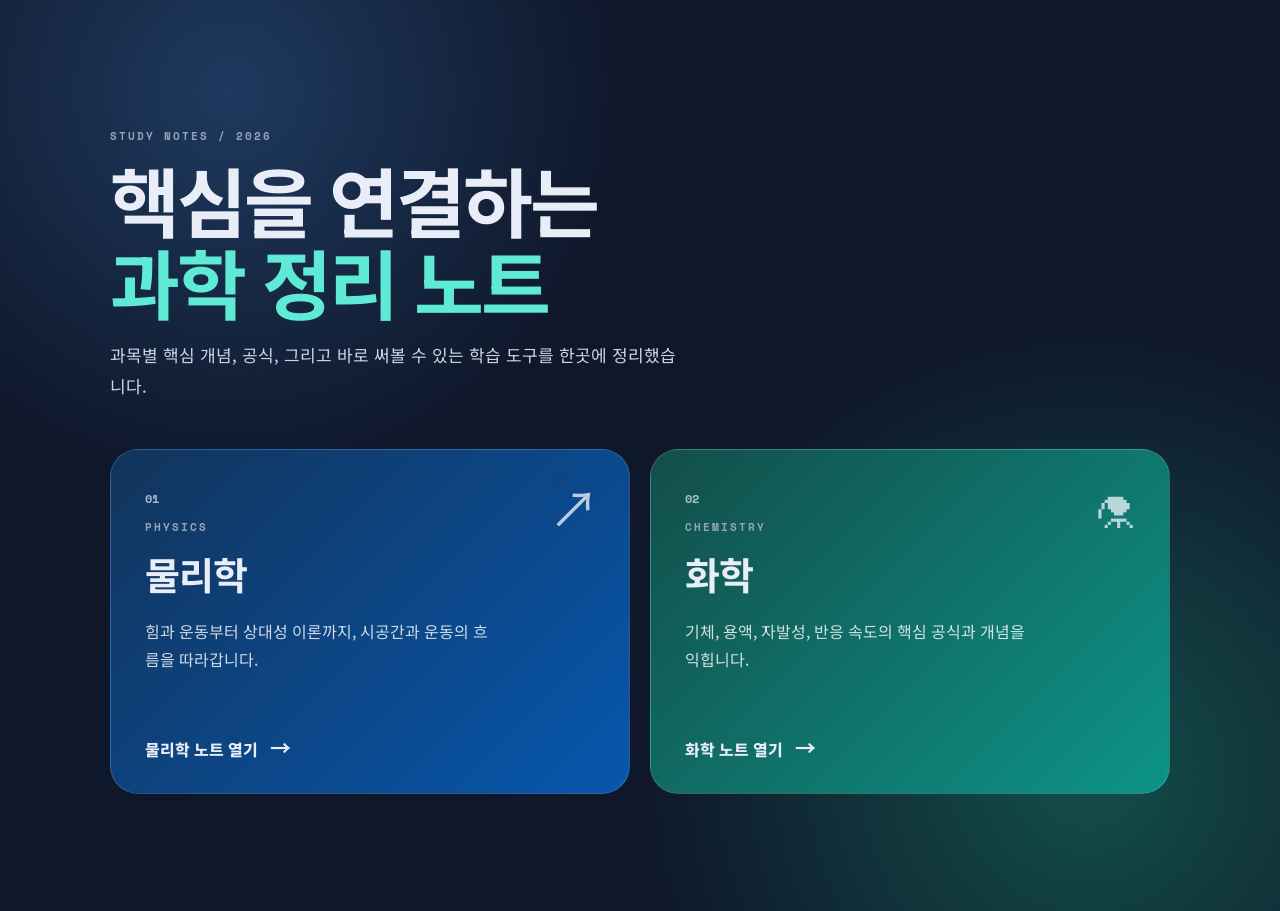
==== commit 7a59c7dc: "Add separate physics and chemistry study note pages" ====
--- a/index.html
+++ b/index.html
@@ -1,216 +1,33 @@
 <!DOCTYPE html>
 <html lang="ko">
 <head>
-<meta charset="UTF-8">
-<meta name="viewport" content="width=device-width, initial-scale=1.0, viewport-fit=cover">
-<meta name="theme-color" content="#f5f5f7">
-<title>시공간과 운동 · 개념 정밀 해설</title>
-<link rel="preconnect" href="https://fonts.googleapis.com">
-<link href="https://fonts.googleapis.com/css2?family=Noto+Sans+KR:wght@400;500;700;800;900&family=Orbitron:wght@500;700;900&family=Space+Mono:wght@400;700&display=swap" rel="stylesheet">
-<link rel="stylesheet" href="style.css?v=notes-20260913">
+  <meta charset="UTF-8">
+  <meta name="viewport" content="width=device-width, initial-scale=1.0">
+  <meta name="theme-color" content="#0f172a">
+  <title>핵심 정리 노트 | 물리학 · 화학</title>
+  <link rel="preconnect" href="https://fonts.googleapis.com">
+  <link href="https://fonts.googleapis.com/css2?family=Noto+Sans+KR:wght@400;500;700;800;900&family=Space+Mono:wght@400;700&display=swap" rel="stylesheet">
+  <link rel="stylesheet" href="hub.css">
 </head>
 <body>
-<div class="hero">
-  <div class="eyebrow">PHYSICS_LOG // CONCEPT DEEP DIVE</div>
-  <h1>시공간과 운동</h1>
-  <div class="kr-sub">Spacetime &amp; Motion · 개념 정밀 해설</div>
-  <p class="hero-desc">힘의 합성에서 뉴턴 역학, 케플러의 행성 운동, 특수 상대성, 일반 상대성까지<br>수식과 물리적 원리를 연결하여 하나의 흐름으로 이해합니다.</p>
-  <div class="exam-panel" id="examStartPanel">
-    <div class="exam-info"><h3>📝 실전 모의고사</h3><p>20문항 · 45분 · 랜덤 문제은행 · 자동채점</p></div>
-    <a class="exam-btn" id="startExamBtn" href="exam.html">모의고사 시작하기</a>
-  </div>
-</div>
-
-<div class="navbar"><div class="inner">
-<a class="navlink" href="#s1">01 힘의 합성</a><a class="navlink" href="#s2">02 포물선</a><a class="navlink" href="#s3">03 원운동·단진동</a><a class="navlink" href="#s4">04 케플러·중력</a><a class="navlink" href="#s5">05 특수 상대성</a><a class="navlink" href="#s6">06 일반 상대성</a>
-</div></div>
-
-<main class="wrap">
-<section class="intro-card">
-  <div class="intro-kicker">STUDY ROADMAP</div>
-  <h2>이 노트에서 연결할 것</h2>
-  <div class="roadmap">
-    <span>벡터</span><b>→</b><span>운동</span><b>→</b><span>행성 궤도</span><b>→</b><span>빛과 시간</span><b>→</b><span>시공간</span>
-  </div>
-  <p>각 장의 공식은 단독으로 외우기보다 <strong>어떤 물리적 가정에서 출발해 어떤 결과를 설명하는지</strong>를 함께 보는 것이 핵심입니다.</p>
-</section>
-
-<div class="part"><span class="num">01</span><div class="txt"><span>CHAPTER 01</span><h3>힘과 운동</h3></div><div class="rule"></div></div>
-
-<section class="chapter" id="s1">
-  <div class="chapter-head"><span class="tag">1-01</span><h2>힘의 합성 <small>Addition of Forces</small></h2></div>
-  <div class="grid2">
-    <div class="text">
-      <p><strong>힘은 크기와 방향을 동시에 갖는 벡터량</strong>이야. 따라서 여러 힘을 더할 때는 단순한 스칼라 합이 아니라 방향까지 고려한 벡터합을 사용해야 해.</p>
-      <h3>① 평행사변형법</h3>
-      <p>두 힘 <span class="math">⃗F₁</span>, <span class="math">⃗F₂</span>의 시점을 일치시킨다. 두 벡터를 두 변으로 하는 평행사변형을 그리면, 공통 시점에서 반대 꼭짓점으로 향하는 대각선이 합력 <span class="math">⃗F<sub>net</sub></span>이 된다.</p>
-      <h3>② 삼각형법 · 꼬리물기</h3>
-      <p><span class="math">⃗F₁</span>의 끝점에 <span class="math">⃗F₂</span>의 시작점을 이어 붙이고, 첫 시작점에서 마지막 끝점까지 연결하면 합력의 방향과 크기를 얻는다.</p>
-      <div class="derivation">
-        <span class="label">MAGNITUDE · COSINE LAW</span>
-        <div class="big-formula">F = √(F₁² + F₂² + 2F₁F₂cosθ)</div>
-        <p>두 힘 사이의 사잇각을 <strong>θ</strong>라고 하면 코사인 법칙으로 합력의 크기를 나타낼 수 있다.</p>
-      </div>
-      <div class="callout"><span class="ttl">PHYSICAL MEANING</span><p>알짜힘이 0이면 뉴턴 제1법칙에 따라 정지한 물체는 계속 정지하고, 운동하던 물체는 등속 직선 운동을 유지한다.</p></div>
+  <main class="subject-hub">
+    <p class="eyebrow">STUDY NOTES / 2026</p>
+    <h1>핵심을 연결하는<br><em>과학 정리 노트</em></h1>
+    <p class="intro">과목별 핵심 개념, 공식, 그리고 바로 써볼 수 있는 학습 도구를 한곳에 정리했습니다.</p>
+    <div class="subject-grid">
+      <a class="subject-card physics" href="physics.html">
+        <span class="number">01</span><span class="symbol">↗</span>
+        <p class="label">PHYSICS</p><h2>물리학</h2>
+        <p>힘과 운동부터 상대성 이론까지, 시공간과 운동의 흐름을 따라갑니다.</p>
+        <span class="cta">물리학 노트 열기 <b>→</b></span>
+      </a>
+      <a class="subject-card chemistry" href="chemistry.html">
+        <span class="number">02</span><span class="symbol">⚗</span>
+        <p class="label">CHEMISTRY</p><h2>화학</h2>
+        <p>기체, 용액, 자발성, 반응 속도의 핵심 공식과 개념을 익힙니다.</p>
+        <span class="cta">화학 노트 열기 <b>→</b></span>
+      </a>
     </div>
-    <div class="visual">
-      <svg viewBox="0 0 520 360" role="img" aria-label="힘의 합성 평행사변형법">
-        <defs><linearGradient id="v1" x1="0" y1="0" x2="1" y2="1"><stop offset="0" stop-color="#76adff"/><stop offset="1" stop-color="#0071e3"/></linearGradient><marker id="a1" markerWidth="12" markerHeight="12" refX="10" refY="6" orient="auto"><path d="M0 0L12 6L0 12Z" fill="#0071e3"/></marker><marker id="a1d" markerWidth="13" markerHeight="13" refX="11" refY="6.5" orient="auto"><path d="M0 0L13 6.5L0 13Z" fill="#0b1220"/></marker></defs>
-        <rect x="12" y="12" width="496" height="336" rx="28" fill="#fbfdff"/>
-        <g opacity=".3" stroke="#adc0d4"><path d="M50 300H475"/><path d="M50 260H475"/><path d="M50 220H475"/><path d="M50 180H475"/><path d="M92 100V315"/><path d="M132 100V315"/><path d="M172 100V315"/><path d="M212 100V315"/><path d="M252 100V315"/><path d="M292 100V315"/></g>
-        <circle cx="90" cy="285" r="9" fill="#0b1220"/><line x1="90" y1="285" x2="328" y2="285" stroke="url(#v1)" stroke-width="9" marker-end="url(#a1)"/><line x1="90" y1="285" x2="214" y2="102" stroke="url(#v1)" stroke-width="9" marker-end="url(#a1)"/><line x1="328" y1="285" x2="452" y2="102" stroke="#9cb2c9" stroke-width="3" stroke-dasharray="8 8"/><line x1="214" y1="102" x2="452" y2="102" stroke="#9cb2c9" stroke-width="3" stroke-dasharray="8 8"/><line x1="90" y1="285" x2="452" y2="102" stroke="#0b1220" stroke-width="12" marker-end="url(#a1d)"/>
-        <text x="30" y="42" fill="#0b1220" font-size="15" font-weight="900">VECTOR ADDITION</text><text x="30" y="64" fill="#74849a" font-size="12">평행사변형의 대각선 = 합력</text><text x="135" y="319" fill="#0071e3" font-size="17" font-weight="900">F₁</text><text x="150" y="117" fill="#0071e3" font-size="17" font-weight="900">F₂</text><rect x="328" y="148" width="112" height="42" rx="21" fill="#0b1220"/><text x="384" y="175" fill="#fff" text-anchor="middle" font-size="16" font-weight="900">Fnet</text><text x="126" y="266" fill="#0b1220" font-size="18" font-weight="900">θ</text>
-      </svg>
-      <p class="caption">두 힘의 방향과 크기를 동시에 고려해야 한다.</p>
-    </div>
-  </div>
-</section>
-
-<section class="chapter" id="s2">
-  <div class="chapter-head"><span class="tag">1-02</span><h2>포물선 운동 <small>Projectile Motion</small></h2></div>
-  <div class="grid2 reverse-grid">
-    <div class="visual">
-      <svg viewBox="0 0 520 360" role="img" aria-label="포물선 운동의 수평 연직 성분">
-        <defs><linearGradient id="v2" x1="0" x2="1"><stop offset="0" stop-color="#8bbcff"/><stop offset="1" stop-color="#0071e3"/></linearGradient><marker id="a2" markerWidth="12" markerHeight="12" refX="10" refY="6" orient="auto"><path d="M0 0L12 6L0 12Z" fill="#0b1220"/></marker><marker id="a2o" markerWidth="12" markerHeight="12" refX="10" refY="6" orient="auto"><path d="M0 0L12 6L0 12Z" fill="#ff8a00"/></marker></defs>
-        <rect x="12" y="12" width="496" height="336" rx="28" fill="#fbfdff"/>
-        <g opacity=".25" stroke="#aec0d3"><path d="M45 300H475"/><path d="M45 260H475"/><path d="M45 220H475"/><path d="M45 180H475"/><path d="M45 140H475"/><path d="M85 92V310"/><path d="M125 92V310"/><path d="M165 92V310"/><path d="M205 92V310"/><path d="M245 92V310"/><path d="M285 92V310"/><path d="M325 92V310"/><path d="M365 92V310"/><path d="M405 92V310"/></g>
-        <path d="M55 300 Q260 48 465 300" fill="none" stroke="url(#v2)" stroke-width="10"/><circle cx="55" cy="300" r="9" fill="#0b1220"/><circle cx="260" cy="58" r="9" fill="#0071e3"/>
-        <line x1="55" y1="300" x2="116" y2="244" stroke="#0b1220" stroke-width="7" marker-end="url(#a2)"/><line x1="55" y1="300" x2="116" y2="300" stroke="#ff8a00" stroke-width="5" marker-end="url(#a2o)"/><line x1="116" y1="244" x2="116" y2="300" stroke="#3c7ebc" stroke-width="3" stroke-dasharray="8 8"/><line x1="260" y1="58" x2="260" y2="300" stroke="#9fb5cc" stroke-width="3" stroke-dasharray="8 8"/>
-        <text x="30" y="42" fill="#0b1220" font-size="15" font-weight="900">PROJECTILE MOTION</text><text x="30" y="64" fill="#74849a" font-size="12">수평 운동 + 연직 운동</text><rect x="103" y="207" width="80" height="36" rx="18" fill="#0b1220"/><text x="143" y="231" fill="#fff" text-anchor="middle" font-size="17" font-weight="900">v₀</text><text x="274" y="170" fill="#0b1220" font-size="16" font-weight="900">최고점 H</text><text x="245" y="343" fill="#0071e3" font-size="16" font-weight="900">R · 수평 도달거리</text><text x="29" y="275" fill="#0071e3" font-size="14" font-weight="800">x : 등속</text><text x="121" y="282" fill="#0071e3" font-size="14" font-weight="800">y : 등가속</text>
-      </svg>
-      <p class="caption">공기 저항을 무시하면 두 방향의 운동을 독립적으로 다룰 수 있다.</p>
-    </div>
-    <div class="text">
-      <p>초기 속도 <span class="math">v₀</span>를 수평선과 각도 <span class="math">θ</span>로 발사한 물체는 중력장에서 2차원 운동을 한다. 핵심은 <strong>수평 성분과 연직 성분을 분리하는 것</strong>이다.</p>
-      <h3>① 수평 방향</h3>
-      <p>공기 저항을 무시하면 <span class="math">F<sub>x</sub> = 0 ⇒ a<sub>x</sub> = 0</span>. 따라서 등속도 운동이다.</p>
-      <div class="formula"><span class="label">HORIZONTAL</span>v<sub>x</sub>(t) = v₀cosθ<br>x(t) = v₀cosθ · t</div>
-      <h3>② 연직 방향</h3>
-      <p>중력만 작용하므로 <span class="math">F<sub>y</sub> = −mg ⇒ a<sub>y</sub> = −g</span>. 따라서 등가속도 운동이다.</p>
-      <div class="formula"><span class="label">VERTICAL</span>v<sub>y</sub>(t) = v₀sinθ − gt<br>y(t) = v₀sinθ · t − ½gt²</div>
-      <h3>③ 최고점과 사거리</h3>
-      <p>최고점에서는 <span class="math">v<sub>y</sub> = 0</span>이다. 위의 연직 속도식에 이를 넣으면 최고점 도달 시간을 구할 수 있고, 이를 위치식에 대입하면 최고 높이를 얻는다.</p>
-      <div class="derivation"><span class="label">DERIVATION FLOW</span><p><strong>v<sub>y</sub>=0 → 최고점 시간 → y(t)에 대입 → 최고 높이</strong></p><p><strong>전체 시간 T = 2t<sub>h</sub></strong>이며, 같은 높이로 돌아오는 이상적인 경우 수평 도달거리는 <span class="math">R</span>로 정리한다.</p></div>
-      <div class="callout"><span class="ttl">KEY IDEA</span><p>동일한 초기 속력 조건에서 발사각 <strong>45°</strong>일 때 사거리가 최대가 된다.</p></div>
-    </div>
-  </div>
-</section>
-
-<section class="chapter" id="s3">
-  <div class="chapter-head"><span class="tag">1-03</span><h2>등속 원운동과 단진동 <small>Uniform Circular Motion &amp; SHM</small></h2></div>
-  <div class="split-2">
-    <article class="subcard">
-      <h3>01 · 등속 원운동</h3>
-      <p>반지름 <span class="math">r</span>인 원궤도를 일정한 속력 <span class="math">v</span>로 도는 운동이다. 속력은 일정하지만 <strong>운동 방향이 계속 바뀌기 때문에 가속도가 존재한다.</strong></p>
-      <div class="formula"><span class="label">ANGULAR SPEED</span>ω = Δθ/Δt = v/r<br>T = 2πr/v = 2π/ω<br>f = 1/T</div>
-      <div class="formula"><span class="label">CENTRIPETAL ACCELERATION / FORCE</span>a<sub>c</sub> = v²/r = rω²<br>F<sub>c</sub> = ma<sub>c</sub> = mv²/r = mrω²</div>
-      <p class="small-note"><strong>방향:</strong> 구심가속도와 구심력은 항상 원의 중심을 향하며, 속도 벡터와 서로 수직이다.</p>
-    </article>
-    <article class="subcard">
-      <h3>02 · 단진동</h3>
-      <p>단진동은 등속 원운동을 한 직선 위에 <strong>사영(projection)</strong>한 것과 같은 1차원 왕복 운동으로 이해할 수 있다.</p>
-      <div class="formula"><span class="label">RESTORING FORCE</span>F = −kx</div>
-      <div class="formula"><span class="label">EQUATION OF MOTION</span>m(d²x/dt²) = −kx<br>ω = √(k/m)</div>
-      <div class="formula"><span class="label">POSITION / PERIOD</span>x(t) = A cos(ωt + φ)<br>T = 2π√(m/k)</div>
-      <p class="small-note">단진자의 작은 진폭에서는 <span class="math">T = 2π√(l/g)</span>로 정리한다.</p>
-    </article>
-  </div>
-  <div class="visual wide-visual">
-    <svg viewBox="0 0 1040 310" role="img" aria-label="원운동과 단진동 연결 시각화">
-      <defs><linearGradient id="v3" x1="0" y1="0" x2="1" y2="1"><stop offset="0" stop-color="#9ec8ff"/><stop offset="1" stop-color="#0071e3"/></linearGradient><marker id="a3" markerWidth="11" markerHeight="11" refX="9" refY="5.5" orient="auto"><path d="M0 0L11 5.5L0 11Z" fill="#0b1220"/></marker></defs>
-      <rect x="8" y="8" width="1024" height="294" rx="28" fill="#fbfdff"/><circle cx="250" cy="151" r="102" fill="#f0f6fd"/><circle cx="250" cy="151" r="78" fill="none" stroke="url(#v3)" stroke-width="8"/><circle cx="316" cy="110" r="12" fill="#0b1220"/><line x1="316" y1="110" x2="250" y2="151" stroke="#0071e3" stroke-width="5" marker-end="url(#a3)"/><line x1="316" y1="110" x2="365" y2="61" stroke="#0b1220" stroke-width="5" marker-end="url(#a3)"/><line x1="250" y1="151" x2="410" y2="151" stroke="#abc0d5" stroke-width="3" stroke-dasharray="7 7"/>
-      <line x1="500" y1="151" x2="970" y2="151" stroke="#a9bdcf" stroke-width="3"/><path d="M500 151 C570 55 640 55 705 151 S840 247 970 151" fill="none" stroke="url(#v3)" stroke-width="8"/><line x1="705" y1="151" x2="705" y2="250" stroke="#c3d1df" stroke-width="3" stroke-dasharray="7 7"/><circle cx="705" cy="151" r="10" fill="#0071e3"/>
-      <text x="30" y="40" fill="#0b1220" font-size="15" font-weight="900">UNIFORM CIRCULAR MOTION → SHM</text><text x="30" y="63" fill="#74849a" font-size="12">원운동의 한 축 성분을 사영하면 단진동으로 나타난다.</text><rect x="169" y="222" width="162" height="38" rx="19" fill="#0b1220"/><text x="250" y="246" fill="#fff" text-anchor="middle" font-size="15" font-weight="900">구심가속도 · Fᶜ</text><rect x="807" y="225" width="150" height="38" rx="19" fill="#edf5ff"/><text x="882" y="249" fill="#0071e3" text-anchor="middle" font-size="15" font-weight="900">x(t) · 단진동</text>
-    </svg>
-  </div>
-</section>
-
-<div class="part"><span class="num">02</span><div class="txt"><span>CHAPTER 02</span><h3>운동의 상대성</h3></div><div class="rule"></div></div>
-
-<section class="chapter" id="s4">
-  <div class="chapter-head"><span class="tag">2-01</span><h2>케플러의 법칙과 뉴턴의 중력 <small>Kepler's Laws &amp; Gravitation</small></h2></div>
-  <div class="grid2">
-    <div class="text">
-      <p>케플러는 관측 자료를 바탕으로 행성의 규칙적인 운동을 세 가지 법칙으로 정리했고, 뉴턴은 이를 <strong>만유인력</strong>과 운동 법칙으로 연결했다.</p>
-      <div class="law-card"><span class="law-no">01</span><div><h3>제1법칙 · 타원 궤도의 법칙</h3><p>모든 행성은 태양을 한 초점으로 하는 타원 궤도를 따라 공전한다.</p></div></div>
-      <div class="law-card"><span class="law-no orange">02</span><div><h3>제2법칙 · 면적 속도 일정의 법칙</h3><p>행성과 태양을 잇는 선분이 같은 시간 동안 휩쓸고 지나가는 면적은 항상 같다.</p><p class="small-note">이 원리는 <strong>각운동량 보존</strong>과 연결된다. 따라서 근일점에서 더 빠르고 원일점에서 더 느리다.</p></div></div>
-      <div class="law-card"><span class="law-no purple">03</span><div><h3>제3법칙 · 조화의 법칙</h3><p>공전 주기 <span class="math">T</span>의 제곱은 궤도 장반경 <span class="math">a</span>의 세제곱에 비례한다.</p><div class="big-formula">T² ∝ a³</div></div></div>
-      <div class="formula"><span class="label">NEWTON'S GRAVITATION</span>F = Gm₁m₂/r²</div>
-      <div class="derivation"><span class="label">KEPLER 3 · DERIVATION START</span><p>원궤도에서 만유인력이 구심력 역할을 한다고 놓는다.</p><div class="big-formula">G·Mm/r² = mr·4π²/T²</div><p>양변에서 질량 항을 정리하면 공전주기 <span class="math">T</span>와 궤도 크기 <span class="math">r</span> 사이의 관계가 나타나며, 비례상수가 중심 천체의 질량 <span class="math">M</span>과 연결됨을 볼 수 있다.</p><div class="big-formula">K = 4π²/(GM)</div></div>
-    </div>
-    <div class="visual">
-      <svg viewBox="0 0 520 500" role="img" aria-label="케플러 타원 궤도와 면적 속도">
-        <rect x="12" y="12" width="496" height="476" rx="28" fill="#fbfdff"/>
-        <ellipse cx="270" cy="245" rx="195" ry="115" fill="#eef5fd" stroke="#0071e3" stroke-width="7"/><circle cx="148" cy="245" r="16" fill="#0b1220"/><circle cx="411" cy="166" r="11" fill="#0071e3"/><circle cx="427" cy="330" r="11" fill="#0071e3"/><path d="M148 245L411 166Q370 219 148 245Z" fill="#d9eaff"/><path d="M148 245L427 330Q371 299 148 245Z" fill="#e7f0fa"/><line x1="148" y1="245" x2="411" y2="166" stroke="#7f98b2" stroke-width="3"/><line x1="148" y1="245" x2="427" y2="330" stroke="#7f98b2" stroke-width="3"/>
-        <text x="254" y="90" fill="#0b1220" font-size="18" font-weight="900">타원 궤도</text><text x="198" y="214" fill="#0071e3" font-size="15" font-weight="900">같은 시간 → 같은 면적</text><rect x="105" y="265" width="86" height="36" rx="18" fill="#0b1220"/><text x="148" y="289" fill="#fff" text-anchor="middle" font-size="15" font-weight="900">태양</text><text x="396" y="157" fill="#0b1220" font-size="13" font-weight="800">A</text><text x="434" y="348" fill="#0b1220" font-size="13" font-weight="800">B</text><text x="30" y="46" fill="#0b1220" font-size="15" font-weight="900">KEPLER'S LAWS</text><text x="30" y="68" fill="#74849a" font-size="12">제1법칙 · 제2법칙의 시각화</text><rect x="72" y="392" width="376" height="60" rx="20" fill="#f1f6fc" stroke="#d8e4ef"/><text x="260" y="418" text-anchor="middle" fill="#12345b" font-size="14" font-weight="800">근일점: 속력 ↑</text><text x="260" y="439" text-anchor="middle" fill="#58718f" font-size="12">원일점: 속력 ↓</text>
-      </svg>
-      <p class="caption">같은 시간 동안 같은 면적을 쓸어간다는 제2법칙.</p>
-    </div>
-  </div>
-</section>
-
-<section class="chapter" id="s5">
-  <div class="chapter-head"><span class="tag">2-02</span><h2>특수 상대성 이론 <small>Special Theory of Relativity</small></h2></div>
-  <div class="text full-text">
-    <p><strong>1905년 아인슈타인이 제안</strong>한 이론으로, 서로 등속도로 운동하는 모든 관성계에서 물리 법칙이 어떻게 작동하는지를 설명한다.</p>
-    <div class="postulates">
-      <article><span>01</span><h3>상대성 원리</h3><p>모든 관성계에서 물리 법칙은 동일한 형태로 성립한다. 절대적인 정지 상태는 존재하지 않는다.</p></article>
-      <article><span>02</span><h3>광속 불변</h3><p>진공에서 빛의 속력 <span class="math">c ≈ 3 × 10⁸ m/s</span>는 관찰자나 광원의 운동 상태에 관계없이 모든 관성계에서 일정하다.</p></article>
-    </div>
-    <div class="grid3">
-      <div class="info-card"><h3>동시성의 상대성</h3><p>한 관성계에서 동시에 일어난 두 사건이 상대 운동하는 다른 관성계에서는 동시에 일어난 사건이 아닐 수 있다.</p></div>
-      <div class="info-card"><h3>시간 지연</h3><div class="big-formula">γ = 1/√(1−v²/c²)</div><p>관찰자에 대해 운동하는 계의 시간은 더 천천히 흐르는 것으로 나타난다.</p></div>
-      <div class="info-card"><h3>길이 수축</h3><div class="big-formula">L = L₀√(1−v²/c²)</div><p>관찰자에 대해 운동하는 방향의 길이가 줄어든다.</p></div>
-    </div>
-    <div class="formula"><span class="label">TIME DILATION</span>Δt = γΔt₀</div>
-    <div class="formula"><span class="label">MASS–ENERGY EQUIVALENCE</span>E = mc²</div>
-    <div class="callout"><span class="ttl">ENERGY–MOMENTUM</span><p>총 에너지 관계식은 <strong>E² = (pc)² + (m₀c²)²</strong>로 정리된다.</p></div>
-  </div>
-  <div class="visual wide-visual">
-    <svg viewBox="0 0 1040 270" role="img" aria-label="특수 상대성 두 관성계와 빛의 속력">
-      <defs><linearGradient id="v5" x1="0" x2="1"><stop offset="0" stop-color="#8bbcff"/><stop offset="1" stop-color="#0071e3"/></linearGradient><marker id="a5" markerWidth="12" markerHeight="12" refX="10" refY="6" orient="auto"><path d="M0 0L12 6L0 12Z" fill="#0071e3"/></marker></defs>
-      <rect x="8" y="8" width="1024" height="254" rx="28" fill="#fbfdff"/><rect x="80" y="88" width="190" height="78" rx="22" fill="#edf5ff" stroke="#d2e0ef"/><rect x="770" y="88" width="190" height="78" rx="22" fill="#f3f6fa" stroke="#d2dde8"/><circle cx="175" cy="127" r="12" fill="#0071e3"/><circle cx="865" cy="127" r="12" fill="#0b1220"/><line x1="270" y1="127" x2="770" y2="127" stroke="url(#v5)" stroke-width="8" marker-end="url(#a5)"/><text x="175" y="62" text-anchor="middle" fill="#0b1220" font-size="17" font-weight="900">관성계 A</text><text x="865" y="62" text-anchor="middle" fill="#0b1220" font-size="17" font-weight="900">관성계 B</text><text x="520" y="112" text-anchor="middle" fill="#0071e3" font-size="18" font-weight="900">c = 일정</text><rect x="340" y="187" width="360" height="42" rx="21" fill="#0b1220"/><text x="520" y="214" text-anchor="middle" fill="#fff" font-size="15" font-weight="800">관성계와 무관하게 진공의 빛의 속력은 일정</text>
-    </svg>
-  </div>
-</section>
-
-<section class="chapter" id="s6">
-  <div class="chapter-head"><span class="tag">2-03</span><h2>일반 상대성 이론 <small>General Theory of Relativity</small></h2></div>
-  <div class="text full-text">
-    <p><strong>1915년 아인슈타인이 완성</strong>한 이론으로, 가속 좌표계와 중력을 시공간의 기하학적 구조로 통합한다.</p>
-    <div class="equivalence"><span class="label">EQUIVALENCE PRINCIPLE</span><blockquote>관성력에 의한 가속도 운동과 균일한 중력장에 의한 효과는 물리적으로 전혀 구별할 수 없다.</blockquote><p>이 원리에 따라 관성 질량과 중력 질량이 같아지며, 중력을 힘이 아닌 가속계의 효과로 이해할 수 있게 된다.</p></div>
-    <div class="grid2 concept-grid">
-      <div>
-        <h3>시공간의 휘어짐</h3><p>질량과 에너지는 주변의 <strong>4차원 시공간</strong>을 휘게 만든다. 물체와 빛은 휘어진 시공간의 최단 경로인 <strong>측지선(Geodesic)</strong>을 따라 이동한다.</p>
-        <h3>중력 시간 지연</h3><p>중력이 강할수록 시공간의 휘어짐이 심해지고, 시간의 흐름은 더 천천히 진행된다.</p>
-      </div>
-      <div>
-        <h3>중력 렌즈 효과</h3><p>질량이 큰 천체 근처를 지나는 빛이 휘어진 시공간을 따라 꺾이며 뒤쪽 천체의 이미지가 왜곡되어 보인다.</p>
-        <h3>중력 적색편이</h3><p>강한 중력장을 빠져나오는 빛은 에너지를 잃고 진동수가 감소하며 파장이 증가한다.</p>
-      </div>
-    </div>
-    <div class="result-row"><span>수성의 근일점 이동</span><span>블랙홀의 존재</span><span>중력파 검출</span></div>
-  </div>
-  <div class="visual wide-visual">
-    <svg viewBox="0 0 1040 350" role="img" aria-label="시공간 휘어짐과 측지선 개념도">
-      <defs><radialGradient id="v6" cx="50%" cy="42%" r="62%"><stop offset="0" stop-color="#a4ccff"/><stop offset="1" stop-color="#4b90e8"/></radialGradient></defs>
-      <rect x="8" y="8" width="1024" height="334" rx="28" fill="#fbfdff"/><ellipse cx="520" cy="170" rx="390" ry="105" fill="#eef5fd"/>
-      <g fill="none" stroke="#78a7d5" stroke-width="2"><path d="M130 100C250 145 350 171 520 174C690 171 790 145 910 100"/><path d="M150 68C275 120 375 143 520 145C665 143 765 120 890 68"/><path d="M180 38C300 88 395 115 520 116C645 115 740 88 860 38"/><path d="M130 238C260 202 365 231 520 244C675 231 780 202 910 238"/><path d="M180 285C315 238 400 279 520 292C640 279 725 238 860 285"/></g>
-      <circle cx="520" cy="174" r="31" fill="url(#v6)"/><circle cx="520" cy="174" r="13" fill="#0b1220"/>
-      <path d="M180 84Q320 30 520 174T860 84" fill="none" stroke="#0071e3" stroke-width="5" stroke-dasharray="12 9"/>
-      <text x="520" y="51" text-anchor="middle" fill="#0b1220" font-size="18" font-weight="900">시공간의 휘어짐</text><text x="520" y="180" text-anchor="middle" fill="#fff" font-size="12" font-weight="900">질량·에너지</text><rect x="264" y="288" width="512" height="38" rx="19" fill="#0b1220"/><text x="520" y="313" text-anchor="middle" fill="#fff" font-size="14" font-weight="800">질량·에너지 → 시공간 곡률 → 측지선 운동</text>
-    </svg>
-  </div>
-</section>
-
-<section class="summary-card">
-  <div class="intro-kicker">FINAL CONNECTION</div>
-  <h2>6개 단원의 하나의 흐름</h2>
-  <p><strong>힘</strong>은 벡터의 합으로 운동을 결정하고, <strong>중력</strong>은 행성의 궤도를 지배한다. 특수 상대성에서는 빠른 운동을 통해 시간과 공간의 상대성이 드러나고, 일반 상대성에서는 중력을 <strong>시공간의 구조</strong>로 이해하게 된다.</p>
-  <div class="roadmap final"><span>벡터와 힘</span><b>→</b><span>뉴턴 역학</span><b>→</b><span>케플러·중력</span><b>→</b><span>빛·시간</span><b>→</b><span>휘어진 시공간</span></div>
-</section>
-<footer>PHYSICS_LOG · SPACETIME &amp; MOTION · CONCEPT DEEP DIVE</footer>
-</main>
-<script src="script.js?v=notes-20260913"></script>
+  </main>
 </body>
 </html>
--- a/hub.css
+++ b/hub.css
@@ -0,0 +1 @@
+:root{font-family:'Noto Sans KR',sans-serif;color:#e8edf7;background:#0f172a}*{box-sizing:border-box}body{min-height:100vh;margin:0;background:radial-gradient(circle at 18% 10%,#1e3a5f 0,transparent 30%),radial-gradient(circle at 85% 85%,#134e4a 0,transparent 34%),#0f172a}.subject-hub{width:min(1060px,calc(100% - 40px));margin:auto;padding:clamp(74px,13vh,140px) 0}.eyebrow,.label{font:700 11px 'Space Mono',monospace;letter-spacing:2px;color:#94a3b8}.subject-hub h1{margin:14px 0 18px;font-size:clamp(42px,7vw,76px);line-height:1.08;letter-spacing:-3px}.subject-hub h1 em{font-style:normal;color:#5eead4}.intro{max-width:570px;color:#cbd5e1;font-size:17px;line-height:1.8}.subject-grid{display:grid;grid-template-columns:repeat(2,1fr);gap:20px;margin-top:48px}.subject-card{position:relative;overflow:hidden;min-height:345px;padding:34px;border:1px solid rgba(255,255,255,.14);border-radius:28px;color:inherit;text-decoration:none;transition:transform .2s,box-shadow .2s}.subject-card:hover{transform:translateY(-7px);box-shadow:0 28px 52px rgba(0,0,0,.3)}.physics{background:linear-gradient(135deg,#12345b,#0757ae)}.chemistry{background:linear-gradient(135deg,#134e4a,#0d9488)}.number{font:700 12px 'Space Mono',monospace;opacity:.7}.symbol{position:absolute;right:30px;top:20px;font-size:50px;opacity:.8}.subject-card h2{margin:4px 0 10px;font-size:38px;letter-spacing:-1px}.subject-card p:not(.label){max-width:350px;color:rgba(255,255,255,.8);line-height:1.75}.cta{position:absolute;bottom:31px;font-weight:800}.cta b{margin-left:8px;font-size:21px}@media(max-width:650px){.subject-hub{width:min(100% - 32px,1060px);padding:72px 0}.subject-hub h1{letter-spacing:-2px}.subject-grid{grid-template-columns:1fr;margin-top:32px}.subject-card{min-height:290px;padding:28px}}
